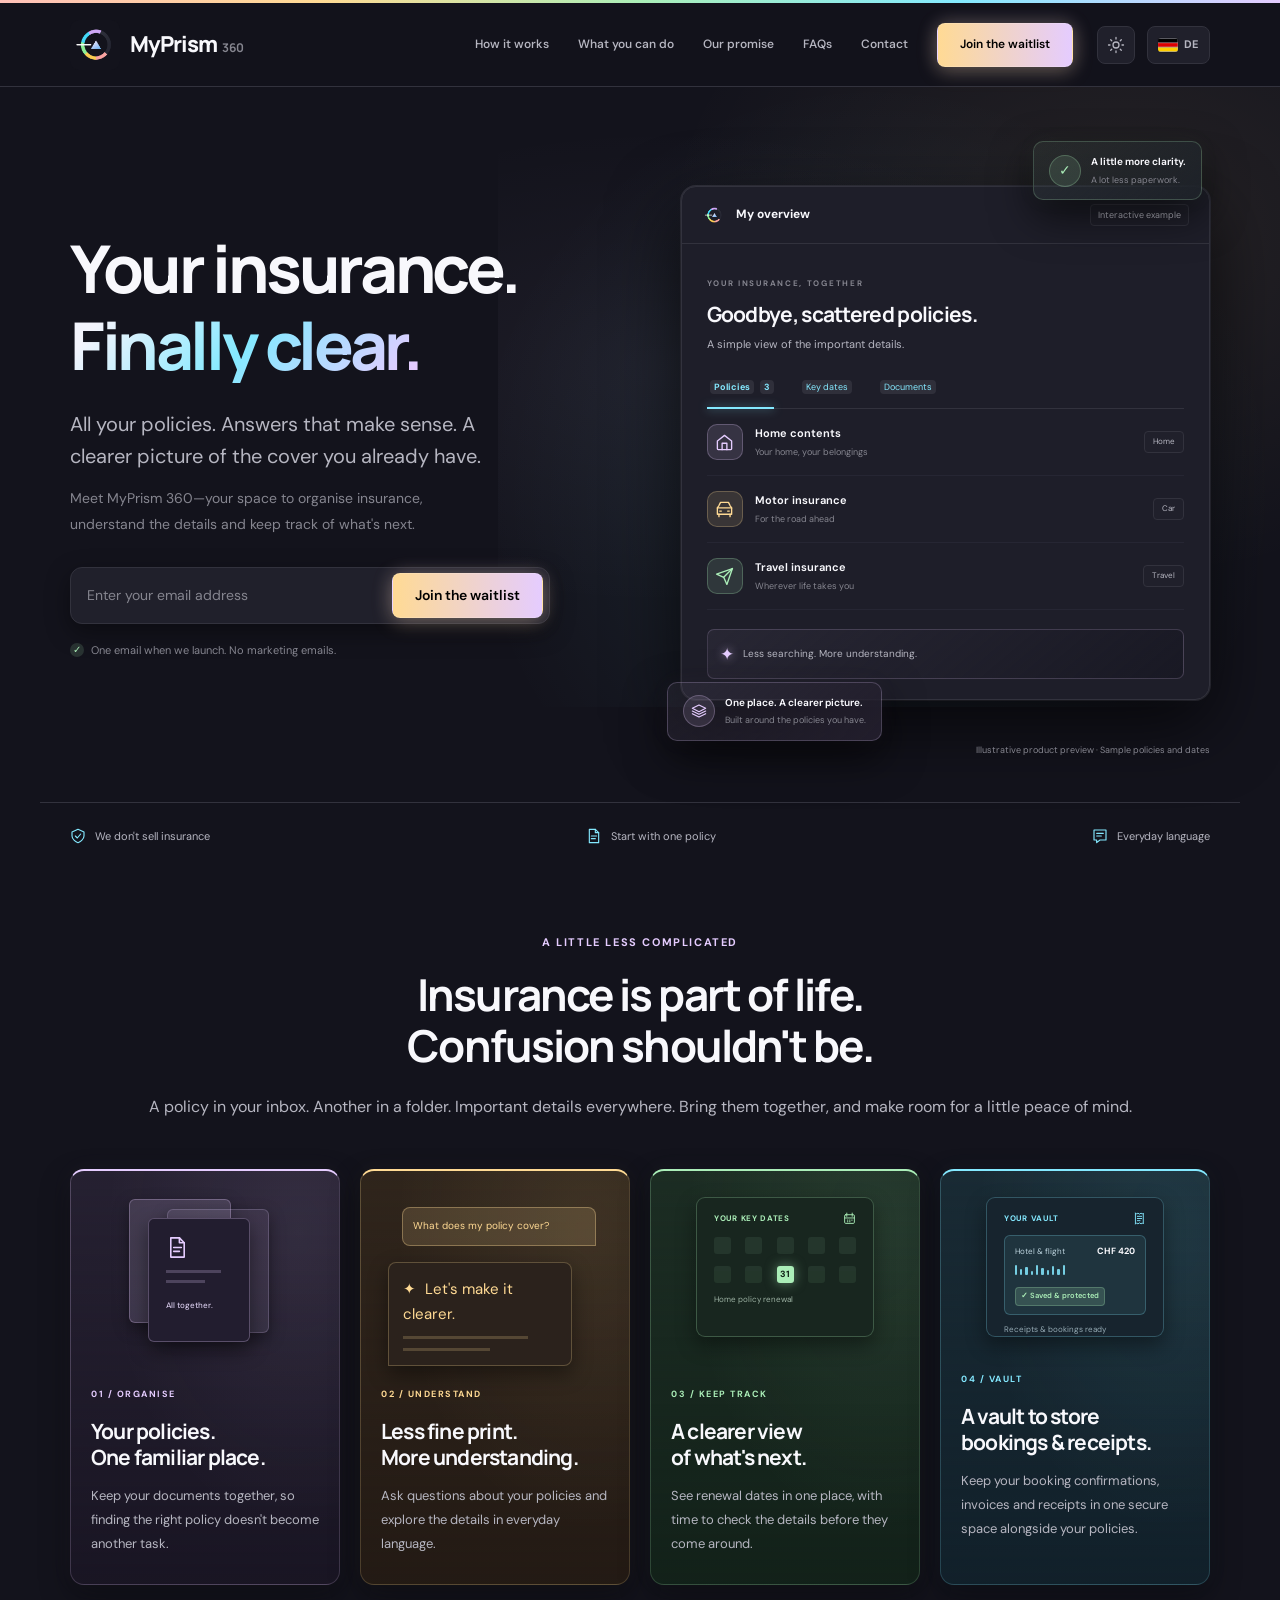
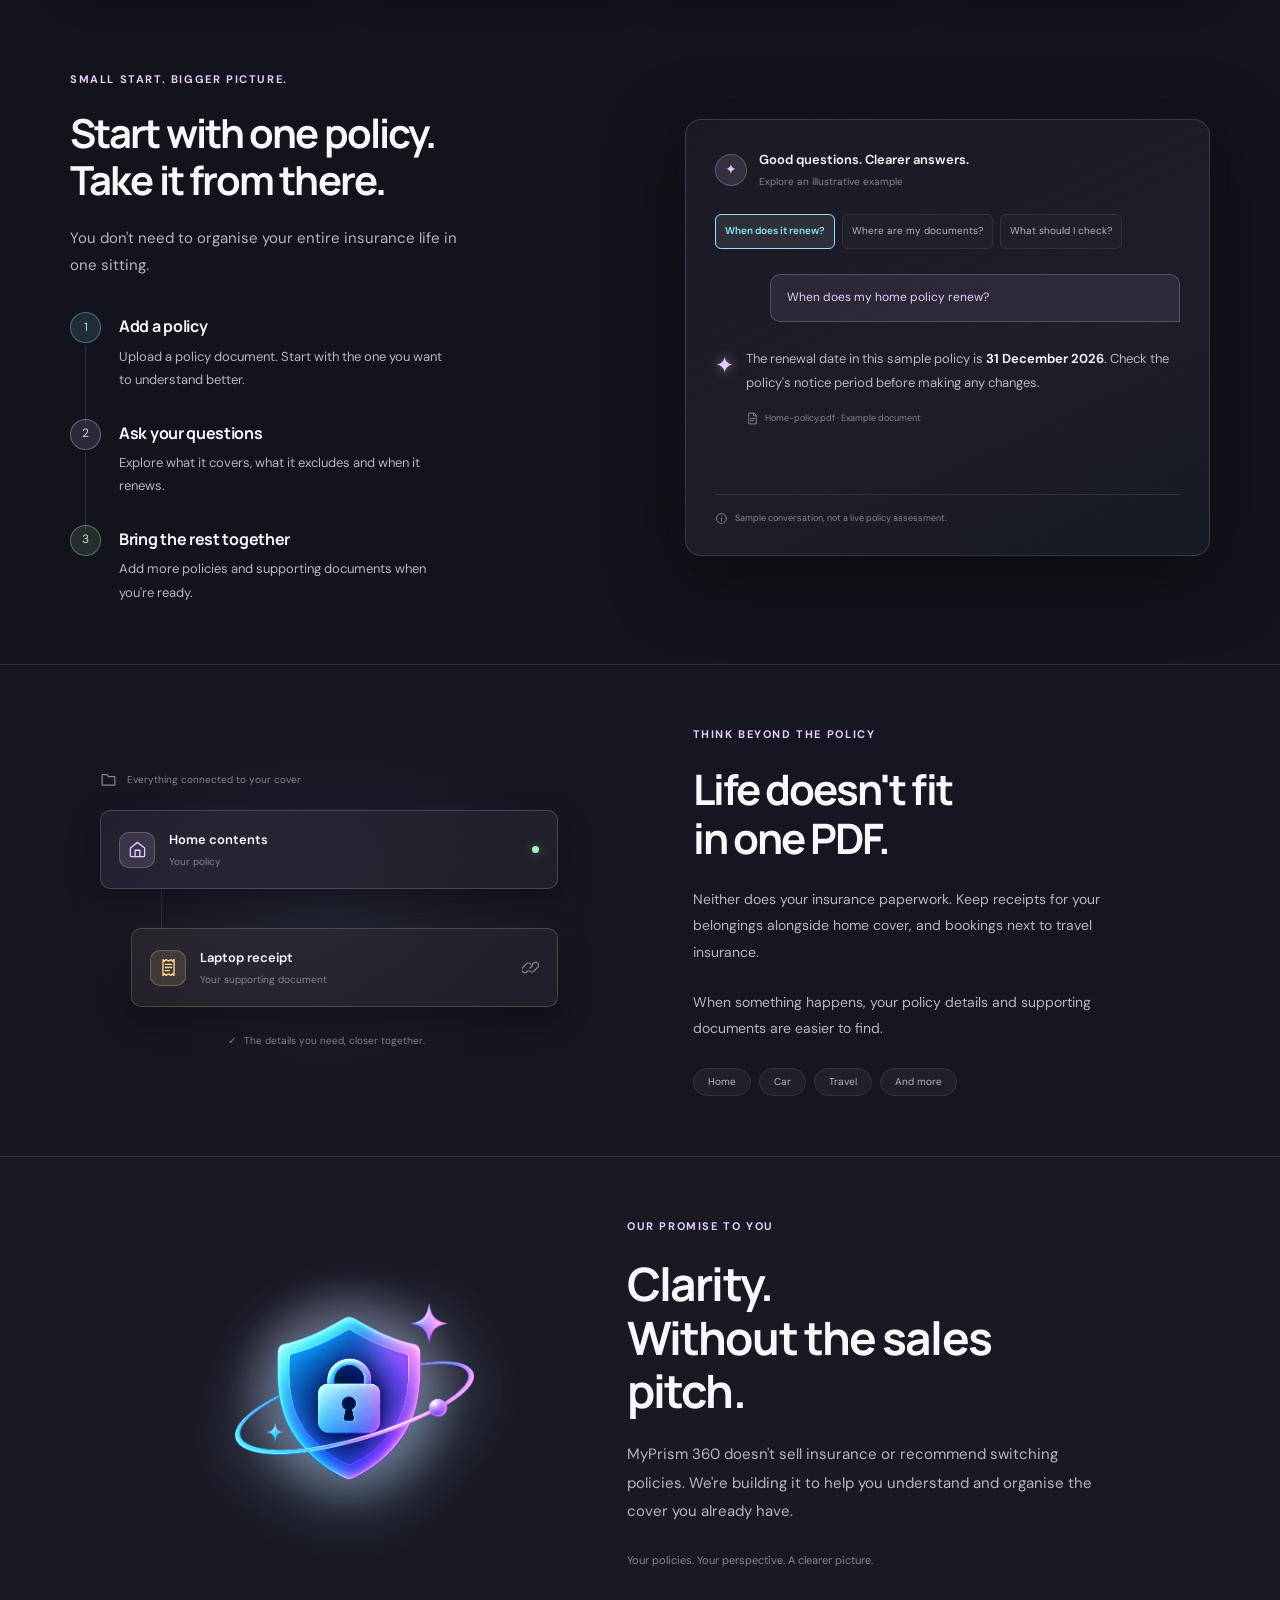
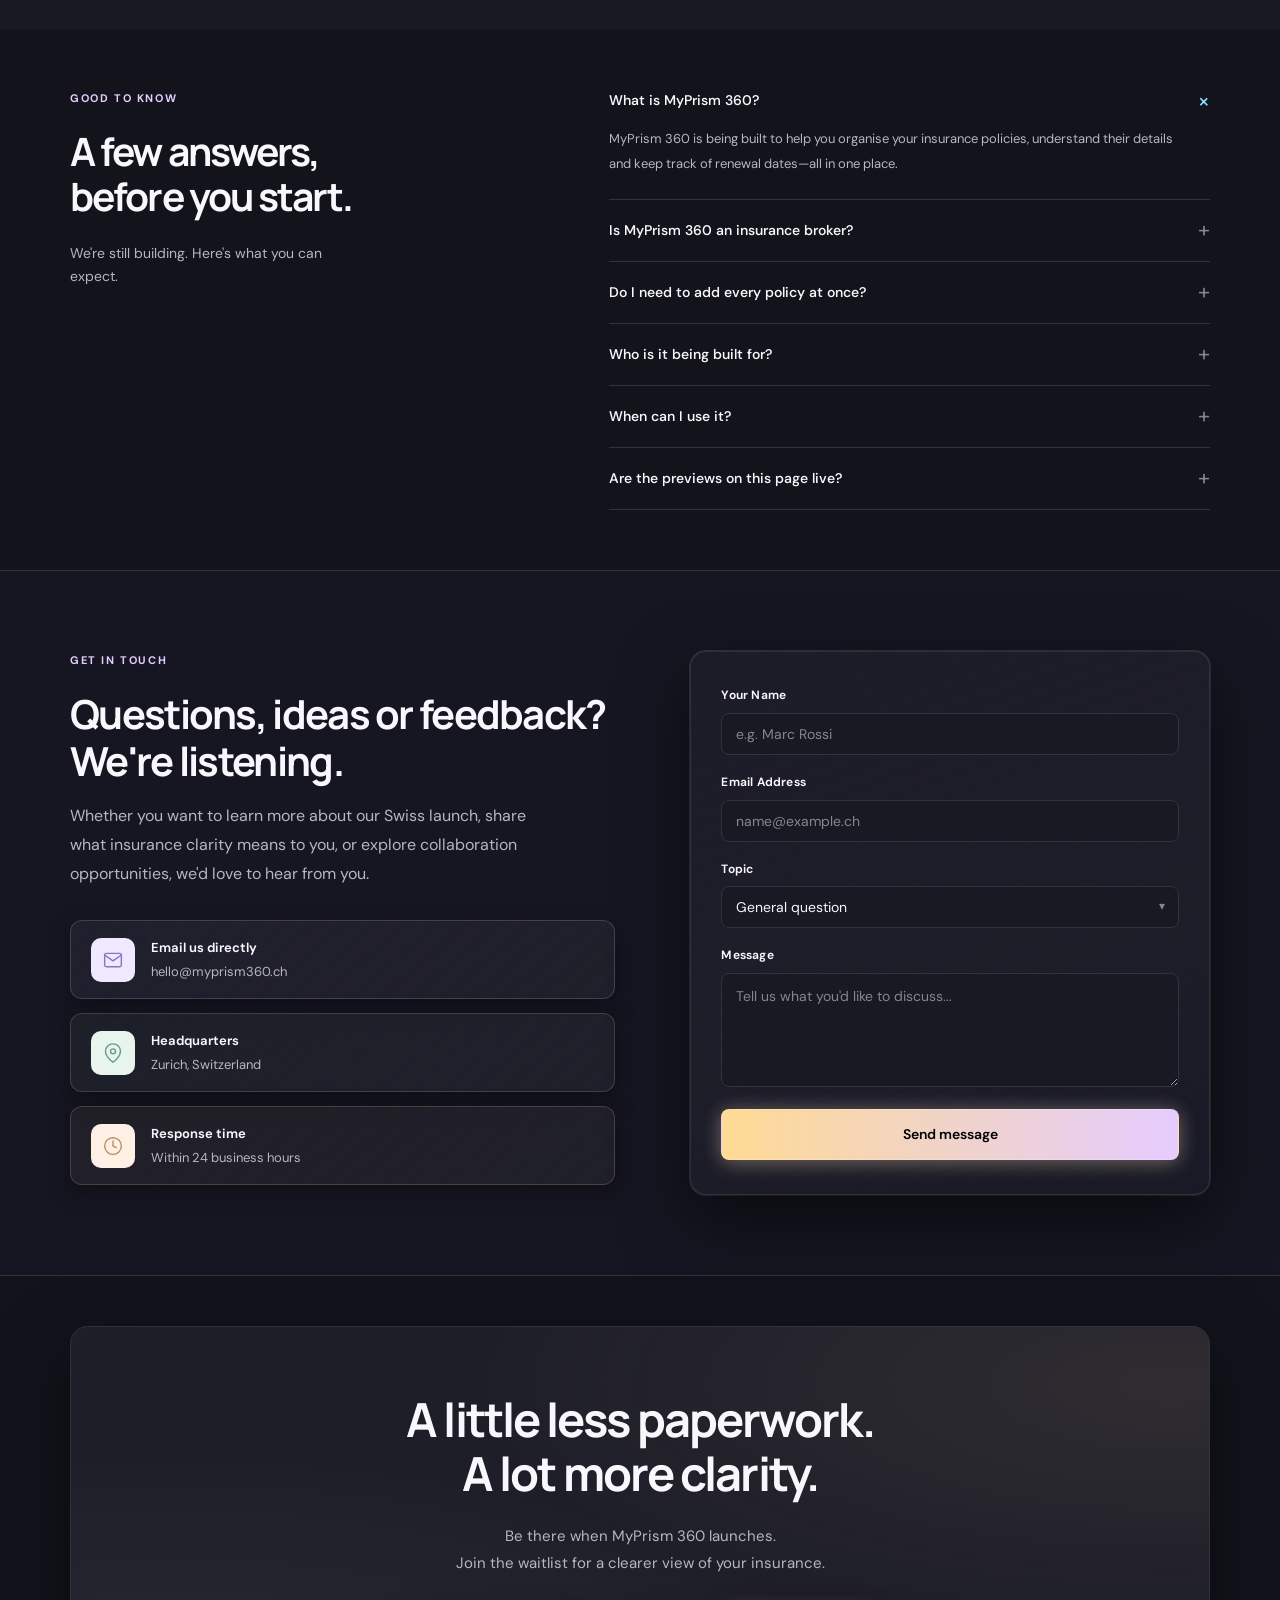
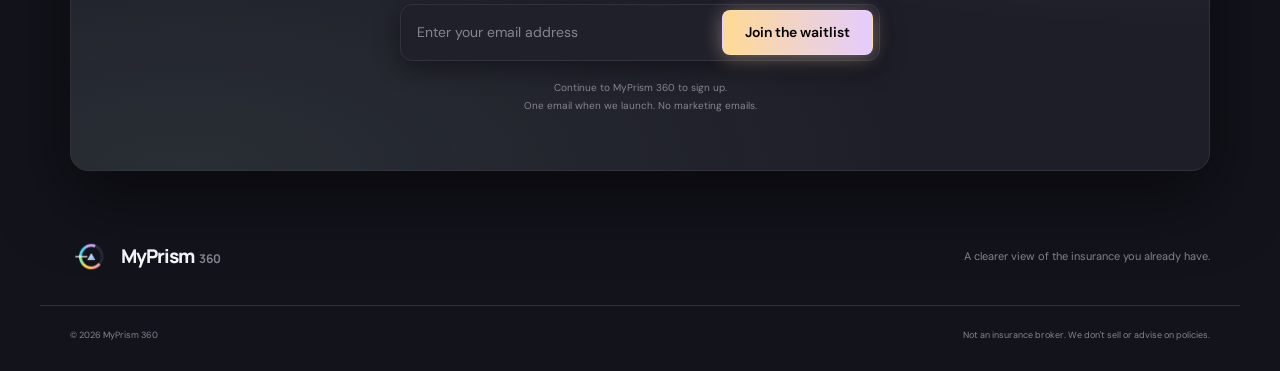
==== index.html @ 41280617 "Colour update in dark mode" ====
<!doctype html>
<html lang="en">
  <head>
    <meta charset="utf-8" />
    <meta name="viewport" content="width=device-width,initial-scale=1" />
    <meta name="color-scheme" content="dark light" />
    <meta name="theme-color" content="#13131C" />
    <link rel="icon" href="favicon.png" type="image/png" />
    <script>
      (function () {
        var saved = localStorage.getItem("prism-theme");
        var theme = saved ? saved : "dark";
        document.documentElement.setAttribute("data-theme", theme);
      })();
    </script>
    <meta
      name="description"
      content="Bring your insurance policies together, understand the details, and keep track of renewal dates. MyPrism 360 is coming to Switzerland."
    />
    <meta
      property="og:title"
      content="MyPrism 360 — Your insurance. Finally clear."
    />
    <meta
      property="og:description"
      content="A clearer view of the insurance you already have. Launching in Switzerland."
    />
    <title>MyPrism 360 — Your insurance. Finally clear.</title>
    <link rel="stylesheet" href="styles.css" />
    <script defer src="app.js"></script>
  </head>

  <body>
    <a class="skip-link" href="#main" data-i18n="skip_link">Skip to content</a>
    <div
      id="toast"
      class="toast-notification translate-y-[-150%] opacity-0 toast-hidden"
      role="status"
      aria-live="polite"
    >
      <div class="toast-icon" aria-hidden="true">
        <svg viewBox="0 0 20 20" fill="none" stroke="currentColor" stroke-width="2.5" stroke-linecap="round" stroke-linejoin="round">
          <polyline points="4 10 8 14 16 6"></polyline>
        </svg>
      </div>
      <div class="toast-content">
        <strong id="toast-title" data-i18n="toast_title">You&apos;re on the waitlist!</strong>
        <span id="toast-message" data-i18n="toast_message">We&apos;ll notify you when MyPrism 360 launches.</span>
      </div>
      <button type="button" class="toast-close" id="toast-close" aria-label="Dismiss notification" data-i18n-aria-label="toast_close_label" onclick="hideToast()">
        <svg viewBox="0 0 24 24" fill="none" stroke="currentColor" stroke-width="2" stroke-linecap="round" stroke-linejoin="round">
          <line x1="18" y1="6" x2="6" y2="18"></line>
          <line x1="6" y1="6" x2="18" y2="18"></line>
        </svg>
      </button>
    </div>
    <header class="site-header">
      <div class="container nav-wrap">
        <a href="#" class="brand" aria-label="MyPrism 360 home"
          ><img
            class="brand-logo"
            src="logo-new.png"
            alt=""
            width="40"
            height="40"
          /><span>MyPrism<span class="brand-360">360</span></span></a
        >
        <div class="header-right">
          <nav id="main-nav" aria-label="Main navigation">
            <a href="#how-it-works" data-i18n="nav_how">How it works</a>
            <a href="#your-cover" data-i18n="nav_cover">What you can do</a>
            <a href="#our-promise" data-i18n="nav_promise">Our promise</a>
            <a href="#faq" data-i18n="nav_faq">FAQs</a>
            <a href="#contact" data-i18n="nav_contact">Contact</a>
            <a class="button button-small button-waitlist" href="#waitlist" data-i18n="nav_waitlist_btn">
              Join the waitlist
            </a>
          </nav>
          <div class="header-controls">
            <button
              class="theme-toggle"
              id="theme-toggle"
              type="button"
              aria-label="Switch to light mode"
              title="Switch to light mode"
            >
              <svg class="sun-icon" viewBox="0 0 24 24" aria-hidden="true">
                <circle cx="12" cy="12" r="4"></circle>
                <path
                  d="M12 2v2m0 16v2M4.93 4.93l1.41 1.41m11.32 11.32 1.41 1.41M2 12h2m16 0h2M6.34 17.66l-1.41 1.41m14.14-14.14-1.41 1.41"
                ></path>
              </svg>
              <svg class="moon-icon" viewBox="0 0 24 24" aria-hidden="true">
                <path d="M12 3a6 6 0 0 0 9 9 9 9 0 1 1-9-9Z"></path>
              </svg>
            </button>
            <!-- Language Toggle -->
            <button
              class="lang-toggle"
              id="lang-toggle"
              type="button"
              aria-label="Switch language"
              title="Switch language"
              data-i18n-aria-label="lang_toggle_label"
              data-i18n-title="lang_toggle_label"
            >
              <span class="lang-flag lang-flag-en" aria-hidden="true">
                <svg viewBox="0 0 60 40" xmlns="http://www.w3.org/2000/svg" role="img" aria-label="UK flag">
                  <rect width="60" height="40" fill="#012169"/>
                  <path d="M0,0 L60,40 M60,0 L0,40" stroke="#fff" stroke-width="8"/>
                  <path d="M0,0 L60,40 M60,0 L0,40" stroke="#C8102E" stroke-width="4"/>
                  <path d="M30,0 V40 M0,20 H60" stroke="#fff" stroke-width="12"/>
                  <path d="M30,0 V40 M0,20 H60" stroke="#C8102E" stroke-width="7"/>
                </svg>
              </span>
              <span class="lang-flag lang-flag-de" aria-hidden="true" style="display:none;">
                <svg viewBox="0 0 60 40" xmlns="http://www.w3.org/2000/svg" role="img" aria-label="German flag">
                  <rect width="60" height="40" fill="#000"/>
                  <rect y="13.33" width="60" height="13.34" fill="#DD0000"/>
                  <rect y="26.67" width="60" height="13.33" fill="#FFCE00"/>
                </svg>
              </span>
              <span class="lang-label" id="lang-label">EN</span>
            </button>
            <button
              class="menu-toggle"
              aria-label="Open navigation"
              aria-expanded="false"
              aria-controls="main-nav"
            >
              <span></span><span></span>
            </button>
          </div>
        </div>
      </div>
    </header>
    <main id="main">
      <section class="hero">
        <div class="hero-glow" aria-hidden="true"></div>
        <div class="container hero-layout">
          <div class="hero-copy">
            <h1>
              <span data-i18n="hero_h1_line1">Your insurance.</span><br /><span class="headline-accent" data-i18n="hero_h1_accent"
                >Finally clear.</span
              >
            </h1>
            <p class="hero-description" data-i18n="hero_description">
              All your policies. Answers that make sense. A clearer picture of
              the cover you already have.
            </p>
            <p class="hero-secondary" data-i18n="hero_secondary">
              Meet MyPrism 360—your space to organise insurance, understand the
              details and keep track of what&apos;s next.
            </p>
            <div class="hero-actions">
              <form
                class="hero-waitlist-group"
                id="hero-waitlist-form"
                onsubmit="handleWaitlistSubmit(event, 'hero-email')"
              >
                <input
                  type="email"
                  class="waitlist-input"
                  id="hero-email"
                  name="email"
                  placeholder="Enter your email address"
                  required
                  aria-label="Email address to join the waitlist"
                  data-i18n-placeholder="hero_email_placeholder"
                  data-i18n-aria-label="hero_email_label"
                  autocomplete="email"
                />
                <button type="submit" class="button button-waitlist" data-i18n="hero_waitlist_btn">
                  Join the waitlist
                </button>
              </form>
            </div>
            <div class="microcopy">
              <span class="tiny-check" aria-hidden="true">✓</span> <span data-i18n="hero_microcopy">One email
              when we launch. No marketing emails.</span>
            </div>
          </div>
          <div class="hero-product" id="product-demo">
            <div class="float-note note-top">
              <span class="round-icon mint" aria-hidden="true">✓</span>
              <div>
                <strong data-i18n="float_top_strong">A little more clarity.</strong
                ><span data-i18n="float_top_span">A lot less paperwork.</span>
              </div>
            </div>
            <div class="product-window">
              <div class="product-header">
                <img
                  class="product-logo"
                  src="logo-new.png"
                  alt=""
                  width="25"
                  height="25"
                /><strong data-i18n="product_header_strong">My overview</strong
                ><span class="sample-badge" data-i18n="sample_badge">Interactive example</span>
              </div>
              <div class="product-body">
                <div class="product-greeting">
                  <span class="small-label" data-i18n="product_label">YOUR INSURANCE, TOGETHER</span>
                  <h2 data-i18n="product_h2">Goodbye, scattered policies.</h2>
                  <p data-i18n="product_p">A simple view of the important details.</p>
                </div>
                <div
                  class="product-tabs"
                  role="tablist"
                  aria-label="Insurance example views"
                >
                  <button
                    id="overview-tab"
                    role="tab"
                    aria-selected="true"
                    aria-controls="overview-panel"
                  >
                    <span data-i18n="tab_policies">Policies</span> <span>3</span></button
                  ><button
                    id="dates-tab"
                    role="tab"
                    aria-selected="false"
                    aria-controls="dates-panel"
                    tabindex="-1"
                  >
                    <span data-i18n="tab_dates">Key dates</span></button
                  ><button
                    id="documents-tab"
                    role="tab"
                    aria-selected="false"
                    aria-controls="documents-panel"
                    tabindex="-1"
                  >
                    <span data-i18n="tab_documents">Documents</span>
                  </button>
                </div>
                <div class="demo-panels">
                  <div
                    id="overview-panel"
                    role="tabpanel"
                    aria-labelledby="overview-tab"
                  >
                    <div class="policy-row">
                      <span
                        class="policy-icon lavender"
                        data-icon="home"
                      ></span>
                      <div>
                        <strong data-i18n="policy1_strong">Home contents</strong
                        ><span data-i18n="policy1_span">Your home, your belongings</span>
                      </div>
                      <span class="policy-tag" data-i18n="policy1_tag">Home</span>
                    </div>
                    <div class="policy-row">
                      <span class="policy-icon peach" data-icon="car"></span>
                      <div>
                        <strong data-i18n="policy2_strong">Motor insurance</strong
                        ><span data-i18n="policy2_span">For the road ahead</span>
                      </div>
                      <span class="policy-tag" data-i18n="policy2_tag">Car</span>
                    </div>
                    <div class="policy-row">
                      <span class="policy-icon mint" data-icon="plane"></span>
                      <div>
                        <strong data-i18n="policy3_strong">Travel insurance</strong
                        ><span data-i18n="policy3_span">Wherever life takes you</span>
                      </div>
                      <span class="policy-tag" data-i18n="policy3_tag">Travel</span>
                    </div>
                  </div>
                  <div
                    id="dates-panel"
                    role="tabpanel"
                    aria-labelledby="dates-tab"
                    hidden
                  >
                    <div class="date-row">
                      <span class="date-box"><span data-i18n="date1_month">DEC</span><strong>31</strong></span>
                      <div>
                        <strong data-i18n="date1_strong">Home contents renewal</strong
                        ><span data-i18n="date1_span">31 December 2026</span>
                      </div>
                    </div>
                    <div class="date-row">
                      <span class="date-box peach"><span data-i18n="date2_month">JAN</span><strong>15</strong></span>
                      <div>
                        <strong data-i18n="date2_strong">Motor insurance renewal</strong
                        ><span data-i18n="date2_span">15 January 2027</span>
                      </div>
                    </div>
                    <div class="date-row">
                      <span class="date-box mint"><span data-i18n="date3_month">MAR</span><strong>01</strong></span>
                      <div>
                        <strong data-i18n="date3_strong">Travel insurance renewal</strong
                        ><span data-i18n="date3_span">1 March 2027</span>
                      </div>
                    </div>
                  </div>
                  <div
                    id="documents-panel"
                    role="tabpanel"
                    aria-labelledby="documents-tab"
                    hidden
                  >
                    <div class="policy-row">
                      <span
                        class="policy-icon lavender"
                        data-icon="file"
                      ></span>
                      <div>
                        <strong data-i18n="doc1_strong">Home-policy.pdf</strong
                        ><span data-i18n="doc1_span">Home contents · Policy</span>
                      </div>
                      <span class="file-type">PDF</span>
                    </div>
                    <div class="policy-row">
                      <span class="policy-icon peach" data-icon="file"></span>
                      <div>
                        <strong data-i18n="doc2_strong">Laptop-receipt.pdf</strong
                        ><span data-i18n="doc2_span">Home contents · Receipt</span>
                      </div>
                      <span class="file-type">PDF</span>
                    </div>
                    <div class="policy-row">
                      <span class="policy-icon mint" data-icon="file"></span>
                      <div>
                        <strong data-i18n="doc3_strong">Travel-booking.pdf</strong
                        ><span data-i18n="doc3_span">Travel · Supporting document</span>
                      </div>
                      <span class="file-type">PDF</span>
                    </div>
                  </div>
                </div>
                <div class="product-prompt">
                  <span class="sparkle" aria-hidden="true">✦</span
                  ><span data-i18n="product_prompt">Less searching. More understanding.</span>
                </div>
              </div>
            </div>
            <div class="float-note note-bottom">
              <span class="round-icon lavender" data-icon="layers"></span>
              <div>
                <strong data-i18n="float_bottom_strong">One place. A clearer picture.</strong
                ><span data-i18n="float_bottom_span">Built around the policies you have.</span>
              </div>
            </div>
            <p class="demo-caption" data-i18n="demo_caption">
              Illustrative product preview · Sample policies and dates
            </p>
          </div>
        </div>
        <div class="container trust-strip">
          <!-- <span><span data-icon="flag"></span> Built for Switzerland</span> -->
          <span><span data-icon="shield"></span> <span data-i18n="trust_no_sell">We don&apos;t sell insurance</span></span
          ><span><span data-icon="file"></span> <span data-i18n="trust_one_policy">Start with one policy</span></span
          ><span><span data-icon="message"></span> <span data-i18n="trust_language">Everyday language</span></span>
        </div>
      </section>

      <section class="section clarity-section" id="your-cover">
        <div class="container">
          <div class="section-heading center">
            <span class="eyebrow" data-i18n="clarity_eyebrow">A LITTLE LESS COMPLICATED</span>
            <h2>
              <span data-i18n="clarity_h2_line1">Insurance is part of life.</span><br /><span data-i18n="clarity_h2_line2">Confusion shouldn&apos;t be.</span>
            </h2>
            <p data-i18n="clarity_p">
              A policy in your inbox. Another in a folder. Important details
              everywhere.<br class="desktop-break" />
              Bring them together, and make room for a little peace of mind.
            </p>
          </div>
          <div class="benefit-grid">
            <article class="benefit-card lavender-card">
              <div class="mini-stack" aria-hidden="true">
                <span class="paper paper-back"></span
                ><span class="paper paper-middle"></span
                ><span class="paper paper-front"
                  ><span data-icon="file"></span><i></i><i></i
                  ><b data-i18n="card1_stack_title">All together.</b></span
                >
              </div>
              <span class="card-kicker" data-i18n="card1_kicker">01 / ORGANISE</span>
              <h3><span data-i18n="card1_h3_line1">Your policies.</span><br /><span data-i18n="card1_h3_line2">One familiar place.</span></h3>
              <p data-i18n="card1_p">
                Keep your documents together, so finding the right policy
                doesn&apos;t become another task.
              </p>
            </article>
            <article class="benefit-card peach-card">
              <div class="mini-chat" aria-hidden="true">
                <span class="chat-question" data-i18n="card2_chat_question">What does my policy cover?</span
                ><span class="chat-answer"
                  ><span>✦</span> <span data-i18n="card2_chat_answer">Let&apos;s make it clearer.</span><i></i><i></i
                ></span>
              </div>
              <span class="card-kicker" data-i18n="card2_kicker">02 / UNDERSTAND</span>
              <h3><span data-i18n="card2_h3_line1">Less fine print.</span><br /><span data-i18n="card2_h3_line2">More understanding.</span></h3>
              <p data-i18n="card2_p">
                Ask questions about your policies and explore the details in
                everyday language.
              </p>
            </article>
            <article class="benefit-card mint-card">
              <div class="mini-calendar" aria-hidden="true">
                <div><span data-i18n="card3_key_dates_title">YOUR KEY DATES</span> <span data-icon="calendar"></span></div>
                <span class="calendar-line"
                  ><i></i><i></i><i></i><i></i><i></i></span
                ><span class="calendar-line"
                  ><i></i><i></i><i class="selected">31</i><i></i><i></i></span
                ><span class="calendar-label" data-i18n="card3_calendar_label">Home policy renewal</span>
              </div>
              <span class="card-kicker" data-i18n="card3_kicker">03 / KEEP TRACK</span>
              <h3><span data-i18n="card3_h3_line1">A clearer view</span><br /><span data-i18n="card3_h3_line2">of what&apos;s next.</span></h3>
              <p data-i18n="card3_p">
                See renewal dates in one place, with time to check the details
                before they come around.
              </p>
            </article>
            <article class="benefit-card blue-card">
              <div class="mini-vault" aria-hidden="true">
                <div><span data-i18n="card4_vault_title">YOUR VAULT</span> <span data-icon="receipt"></span></div>
                <div class="vault-ticket">
                  <div class="vault-ticket-header">
                    <span data-i18n="card4_ticket_title">Hotel &amp; flight</span>
                    <strong>CHF 420</strong>
                  </div>
                  <div class="vault-bars">
                    <i></i><i></i><i></i><i></i><i></i><i></i><i></i><i></i><i></i><i></i>
                  </div>
                  <span class="vault-pill" data-i18n="card4_vault_pill">✓ Saved &amp; protected</span>
                </div>
                <span class="vault-label" data-i18n="card4_vault_label">Receipts &amp; bookings ready</span>
              </div>
              <span class="card-kicker" data-i18n="card4_kicker">04 / VAULT</span>
              <h3><span data-i18n="card4_h3_line1">A vault to store</span><br /><span data-i18n="card4_h3_line2">bookings &amp; receipts.</span></h3>
              <p data-i18n="card4_p">
                Keep your booking confirmations, invoices and receipts in one secure
                space alongside your policies.
              </p>
            </article>
          </div>
        </div>
      </section>

      <section class="section how-section" id="how-it-works">
        <div class="container how-layout">
          <div class="how-copy">
            <span class="eyebrow" data-i18n="how_eyebrow">SMALL START. BIGGER PICTURE.</span>
            <h2><span data-i18n="how_h2_line1">Start with one policy.</span><br /><span data-i18n="how_h2_line2">Take it from there.</span></h2>
            <p class="section-intro" data-i18n="how_intro">
              You don&apos;t need to organise your entire insurance life in one
              sitting.
            </p>
            <ol class="steps">
              <li>
                <span class="step-number">1</span>
                <div>
                  <h3 data-i18n="step1_h3">Add a policy</h3>
                  <p data-i18n="step1_p">
                    Upload a policy document. Start with the one you want to
                    understand better.
                  </p>
                </div>
              </li>
              <li>
                <span class="step-number">2</span>
                <div>
                  <h3 data-i18n="step2_h3">Ask your questions</h3>
                  <p data-i18n="step2_p">
                    Explore what it covers, what it excludes and when it renews.
                  </p>
                </div>
              </li>
              <li>
                <span class="step-number">3</span>
                <div>
                  <h3 data-i18n="step3_h3">Bring the rest together</h3>
                  <p data-i18n="step3_p">
                    Add more policies and supporting documents when you&apos;re
                    ready.
                  </p>
                </div>
              </li>
            </ol>
          </div>
          <div class="answer-demo">
            <div class="answer-heading">
              <span class="round-icon lavender" aria-hidden="true">✦</span>
              <div>
                <strong data-i18n="demo_heading_strong">Good questions. Clearer answers.</strong
                ><span data-i18n="demo_heading_span">Explore an illustrative example</span>
              </div>
            </div>
            <div class="question-chips" aria-label="Choose an example question">
              <button
                class="active"
                aria-pressed="true"
                data-question="renewal"
              >
                <span data-i18n="chip_renewal">When does it renew?</span></button
              ><button aria-pressed="false" data-question="documents">
                <span data-i18n="chip_documents">Where are my documents?</span></button
              ><button aria-pressed="false" data-question="next">
                <span data-i18n="chip_next">What should I check?</span>
              </button>
            </div>
            <div class="conversation" aria-live="polite" aria-atomic="true">
              <div class="user-question" id="sample-question">
                When does my home policy renew?
              </div>
              <div class="assistant-answer">
                <span class="answer-spark" aria-hidden="true">✦</span>
                <div>
                  <p id="sample-answer">
                    The renewal date in this sample policy is
                    <strong>31 December 2026</strong>. Check the policy&apos;s
                    notice period before making any changes.
                  </p>
                  <div class="source-chip">
                    <span data-icon="file"></span
                    ><span id="sample-source"
                      >Home-policy.pdf · Example document</span
                    >
                  </div>
                </div>
              </div>
            </div>
            <div class="demo-footnote">
              <span data-icon="info"></span> <span data-i18n="demo_footnote">Sample conversation, not a live
              policy assessment.</span>
            </div>
          </div>
        </div>
      </section>

      <section class="section connected-section">
        <div class="container connected-layout">
          <div class="connected-visual">
            <div class="folder-top">
              <span data-icon="folder"></span
              ><span data-i18n="connected_folder_span">Everything connected to your cover</span>
            </div>
            <div class="connected-doc doc-one">
              <span class="policy-icon lavender" data-icon="home"></span>
              <div><strong data-i18n="doc_one_strong">Home contents</strong><span data-i18n="doc_one_span">Your policy</span></div>
              <span class="document-dot"></span>
            </div>
            <div class="connector-line" aria-hidden="true"></div>
            <div class="connected-doc doc-two">
              <span class="policy-icon peach" data-icon="receipt"></span>
              <div>
                <strong data-i18n="doc_two_strong">Laptop receipt</strong
                ><span data-i18n="doc_two_span">Your supporting document</span>
              </div>
              <span class="paperclip" data-icon="link"></span>
            </div>
            <div class="connected-caption">
              <span aria-hidden="true">✓</span> <span data-i18n="connected_caption">The details you need, closer
              together.</span>
            </div>
          </div>
          <div class="connected-copy">
            <span class="eyebrow" data-i18n="connected_eyebrow">THINK BEYOND THE POLICY</span>
            <h2><span data-i18n="connected_h2_line1">Life doesn&apos;t fit</span><br /><span data-i18n="connected_h2_line2">in one PDF.</span></h2>
            <p data-i18n="connected_p1">
              Neither does your insurance paperwork. Keep receipts for your
              belongings alongside home cover, and bookings next to travel
              insurance.
            </p>
            <p data-i18n="connected_p2">
              When something happens, your policy details and supporting
              documents are easier to find.
            </p>
            <div class="category-tags">
              <span data-i18n="tag_home">Home</span><span data-i18n="tag_car">Car</span><span data-i18n="tag_travel">Travel</span
              ><span data-i18n="tag_more">And more</span>
            </div>
          </div>
        </div>
      </section>

      <section class="promise-section" id="our-promise">
        <div class="container promise-inner">
          <div class="promise-emblem" aria-hidden="true">
            <img
              src="neon-shield.png"
              alt="MyPrism 360 Security Shield"
              class="promise-shield-img"
              width="1330"
              height="1182"
              loading="lazy"
            />
          </div>
          <div>
            <span class="eyebrow" data-i18n="promise_eyebrow">OUR PROMISE TO YOU</span>
            <h2><span data-i18n="promise_h2_line1">Clarity.</span><br /><span data-i18n="promise_h2_line2">Without the sales pitch.</span></h2>
            <p data-i18n="promise_p">
              MyPrism 360 doesn&apos;t sell insurance or recommend switching
              policies. We&apos;re building it to help you understand and
              organise the cover you already have.
            </p>
            <span class="promise-signoff" data-i18n="promise_signoff"
              >Your policies. Your perspective. A clearer picture.</span
            >
          </div>
        </div>
      </section>

      <section class="section faq-section" id="faq">
        <div class="container faq-layout">
          <div>
            <span class="eyebrow" data-i18n="faq_eyebrow">GOOD TO KNOW</span>
            <h2><span data-i18n="faq_h2_line1">A few answers,</span><br /><span data-i18n="faq_h2_line2">before you start.</span></h2>
            <p data-i18n="faq_intro">We&apos;re still building. Here&apos;s what you can expect.</p>
          </div>
          <div class="faq-list">
            <details open>
              <summary>
                <span class="faq-question" data-i18n="faq1_q">What is MyPrism 360?</span><span class="faq-icon" aria-hidden="true">+</span>
              </summary>
              <p data-i18n="faq1_a">
                MyPrism 360 is being built to help you organise your insurance
                policies, understand their details and keep track of renewal
                dates—all in one place.
              </p>
            </details>
            <details>
              <summary>
                <span class="faq-question" data-i18n="faq2_q">Is MyPrism 360 an insurance broker?</span><span class="faq-icon" aria-hidden="true"
                  >+</span
                >
              </summary>
              <p data-i18n="faq2_a">
                No. MyPrism 360 doesn&apos;t sell insurance or recommend
                switching policies. Its focus is helping you understand the
                insurance you already have.
              </p>
            </details>
            <details>
              <summary>
                <span class="faq-question" data-i18n="faq3_q">Do I need to add every policy at once?</span><span class="faq-icon" aria-hidden="true"
                  >+</span
                >
              </summary>
              <p data-i18n="faq3_a">
                No. Start with one policy you want to understand better. You can
                bring the others together as you go.
              </p>
            </details>
            <details>
              <summary>
                <span class="faq-question" data-i18n="faq4_q">Who is it being built for?</span><span class="faq-icon" aria-hidden="true">+</span>
              </summary>
              <p data-i18n="faq4_a">
                MyPrism 360 is being built for people in Switzerland who want a
                clearer view of their insurance. Launch details will be shared
                when the product is ready.
              </p>
            </details>
            <details>
              <summary>
                <span class="faq-question" data-i18n="faq5_q">When can I use it?</span><span class="faq-icon" aria-hidden="true">+</span>
              </summary>
              <p data-i18n="faq5_a">
                The product is still in development. Join the waitlist on the
                current MyPrism 360 website to receive an email when it
                launches.
              </p>
            </details>
            <details>
              <summary>
                <span class="faq-question" data-i18n="faq6_q">Are the previews on this page live?</span><span class="faq-icon" aria-hidden="true"
                  >+</span
                >
              </summary>
              <p data-i18n="faq6_a">
                The previews show illustrative policies, dates and conversations
                to explain the proposed experience. They do not process
                documents or provide a live assessment of your insurance.
              </p>
            </details>
          </div>
        </div>
      </section>

      <section class="section contact-section" id="contact">
        <div class="container contact-layout">
          <div class="contact-info">
            <span class="eyebrow" data-i18n="contact_eyebrow">GET IN TOUCH</span>
            <h2><span data-i18n="contact_h2_line1">Questions, ideas or feedback?</span><br /><span data-i18n="contact_h2_line2">We&apos;re listening.</span></h2>
            <p class="section-intro" data-i18n="contact_intro">
              Whether you want to learn more about our Swiss launch, share what insurance clarity means to you, or explore collaboration opportunities, we&apos;d love to hear from you.
            </p>

            <div class="contact-cards">
              <div class="contact-card">
                <div class="contact-card-icon lavender" aria-hidden="true">
                  <svg viewBox="0 0 24 24"><path d="M4 4h16c1.1 0 2 .9 2 2v12c0 1.1-.9 2-2 2H4c-1.1 0-2-.9-2-2V6c0-1.1.9-2 2-2z"></path><polyline points="22,6 12,13 2,6"></polyline></svg>
                </div>
                <div>
                  <strong data-i18n="contact_card1_strong">Email us directly</strong>
                  <a href="mailto:hello@myprism360.ch" class="contact-link">hello@myprism360.ch</a>
                </div>
              </div>

              <div class="contact-card">
                <div class="contact-card-icon mint" aria-hidden="true">
                  <svg viewBox="0 0 24 24"><path d="M21 10c0 7-9 13-9 13s-9-6-9-13a9 9 0 0 1 18 0z"></path><circle cx="12" cy="10" r="3"></circle></svg>
                </div>
                <div>
                  <strong data-i18n="contact_card2_strong">Headquarters</strong>
                  <span data-i18n="contact_card2_span">Zurich, Switzerland</span>
                </div>
              </div>

              <div class="contact-card">
                <div class="contact-card-icon peach" aria-hidden="true">
                  <svg viewBox="0 0 24 24"><circle cx="12" cy="12" r="10"></circle><polyline points="12 6 12 12 16 14"></polyline></svg>
                </div>
                <div>
                  <strong data-i18n="contact_card3_strong">Response time</strong>
                  <span data-i18n="contact_card3_span">Within 24 business hours</span>
                </div>
              </div>
            </div>
          </div>

          <div class="contact-form-wrap">
            <div class="contact-feedback" id="contact-feedback" role="alert" aria-live="polite" hidden>
              <span class="contact-feedback-icon" aria-hidden="true">
                <svg viewBox="0 0 20 20" fill="none" stroke="currentColor" stroke-width="2.5" stroke-linecap="round" stroke-linejoin="round">
                  <polyline points="4 10 8 14 16 6"></polyline>
                </svg>
              </span>
              <div class="contact-feedback-content">
                <strong data-i18n="contact_feedback_strong">Message sent successfully!</strong>
                <span data-i18n="contact_feedback_span">Thanks for reaching out. We&apos;ll be in touch within 24 business hours.</span>
              </div>
            </div>
            <form class="contact-form" id="contact-form" onsubmit="handleContactSubmit(event)">
              <div class="form-group">
                <label for="contact-name" data-i18n="form_name_label">Your Name</label>
                <input
                  type="text"
                  id="contact-name"
                  name="name"
                  class="contact-input"
                  placeholder="e.g. Marc Rossi"
                  data-i18n-placeholder="form_name_placeholder"
                  required
                />
              </div>

              <div class="form-group">
                <label for="contact-email" data-i18n="form_email_label">Email Address</label>
                <input
                  type="email"
                  id="contact-email"
                  name="email"
                  class="contact-input"
                  placeholder="name@example.ch"
                  data-i18n-placeholder="form_email_placeholder"
                  required
                  autocomplete="email"
                />
              </div>

              <div class="form-group">
                <label for="contact-topic" data-i18n="form_topic_label">Topic</label>
                <div class="select-wrapper">
                  <select id="contact-topic" name="topic" class="contact-input contact-select">
                    <option value="General question" data-i18n-opt="form_topic_opt1">General question</option>
                    <option value="Product feedback" data-i18n-opt="form_topic_opt2">Product feedback</option>
                    <option value="Swiss launch inquiry" data-i18n-opt="form_topic_opt3">Swiss launch inquiry</option>
                    <option value="Partnership / Press" data-i18n-opt="form_topic_opt4">Partnership / Press</option>
                  </select>
                </div>
              </div>

              <div class="form-group">
                <label for="contact-message" data-i18n="form_message_label">Message</label>
                <textarea
                  id="contact-message"
                  name="message"
                  class="contact-input contact-textarea"
                  rows="4"
                  placeholder="Tell us what you&apos;d like to discuss..."
                  data-i18n-placeholder="form_message_placeholder"
                  required
                ></textarea>
              </div>

              <button type="submit" class="button button-contact" data-i18n="form_submit_btn">
                Send message
              </button>
            </form>
          </div>
        </div>
      </section>

      <section class="waitlist-section" id="waitlist">
        <div class="container">
          <div class="waitlist-panel">
            <!-- <span class="waitlist-orbit orbit-one" aria-hidden="true"></span
            ><span class="waitlist-orbit orbit-two" aria-hidden="true"></span>
            <div class="eyebrow">
              <span class="status-dot" aria-hidden="true"></span> LAUNCHING IN
              SWITZERLAND
            </div> -->
            <h2><span data-i18n="waitlist_h2_line1">A little less paperwork.</span><br /><span data-i18n="waitlist_h2_line2">A lot more clarity.</span></h2>
            <p>
              <span data-i18n="waitlist_p1">Be there when MyPrism 360 launches.</span><br /><span data-i18n="waitlist_p2">Join the waitlist for a
              clearer view of your insurance.</span>
            </p>
            <form
              class="hero-waitlist-group waitlist-panel-group"
              id="bottom-waitlist-form"
              onsubmit="handleWaitlistSubmit(event, 'bottom-email')"
            >
              <input
                type="email"
                class="waitlist-input"
                id="bottom-email"
                name="email"
                placeholder="Enter your email address"
                data-i18n-placeholder="waitlist_email_placeholder"
                required
                aria-label="Email address to join the waitlist"
                data-i18n-aria-label="waitlist_email_label"
                autocomplete="email"
              />
              <button type="submit" class="button button-waitlist" data-i18n="waitlist_btn">
                Join the waitlist
              </button>
            </form>
            <span class="waitlist-note"
              ><span data-i18n="waitlist_note_line1">Continue to MyPrism 360 to sign up.</span><br /><span data-i18n="waitlist_note_line2">One email when we
              launch. No marketing emails.</span></span
            >
          </div>
        </div>
      </section>
    </main>
    <footer>
      <div class="container footer-main">
        <a href="#" class="brand" aria-label="MyPrism 360 home"
          ><img
            class="brand-logo"
            src="logo-new.png"
            alt=""
            width="40"
            height="40"
          /><span>MyPrism<span class="brand-360">360</span></span></a
        >
        <p data-i18n="footer_tagline">A clearer view of the insurance you already have.</p>
      </div>
      <div class="container footer-bottom">
        <span>© <span id="year">2026</span> MyPrism 360</span
        ><span
        ><span data-i18n="footer_disclaimer"
          >Not an insurance broker. We don&apos;t sell or advise on
          policies.</span
        >
      </div>
    </footer>
  </body>
</html>
---- styles.css ----
@import url("https://fonts.googleapis.com/css2?family=DM+Sans:wght@400;450;500;550;600;650;700&family=Manrope:wght@400;500;600;650;700;750;800&display=swap");

:root {
  color-scheme: light;
  --ink: #20273f;
  --muted: #636b7f;
  --purple: #3264a1;
  --purple-dark: #254d7e;
  --line: #e8e9ef;
  --lavender: #f0ecff;
  --peach: #fff1e7;
  --mint: #e8f7ef;
  --font: "DM Sans", Arial, sans-serif;
  --heading: "Manrope", Arial, sans-serif;

  /* Spec Palette Tokens */
  --ground: #13131c;
  --surface: #1e1e29;
  --surface-raised: #20202b;
  --surface-sunken: #191924;
  --hover-track: #2f2f3a;
  --border: #32323d;
  --text-primary: #f8f8fc;
  --text-secondary: #b6b6c1;
  --text-muted: #85858f;
  --beam-white: #f3f4fc;

  /* Spectrum Tokens (Logo Ring, Accents, Category Colour) */
  --spectrum-red: #ffc1b9;
  --spectrum-amber: #ffda94;
  --spectrum-green: #abeeb8;
  --spectrum-blue: #84e9ff;
  --spectrum-violet: #e5ccff;
  --prism-light: #fbf1fe;
  --prism-deep: #b7d4f9;
}

[data-theme="dark"] {
  color-scheme: dark;
  --ink: #f8f8fc;
  --muted: #b6b6c1;
  --purple: #84e9ff;
  --purple-dark: #b7d4f9;
  --line: #32323d;
  --lavender: rgba(229, 204, 255, 0.12);
  --peach: rgba(255, 218, 148, 0.12);
  --mint: rgba(171, 238, 184, 0.12);
}

* {
  box-sizing: border-box;
}

html {
  scroll-behavior: smooth;
  scroll-padding-top: 105px;
}

body {
  margin: 0;
  background: #fff;
  color: var(--ink);
  font-family: var(--font);
  font-size: 16px;
  line-height: 1.65;
  -webkit-font-smoothing: antialiased;
}

a {
  color: inherit;
  text-decoration: none;
}

button {
  font: inherit;
  cursor: pointer;
}

button,
a,
summary {
  -webkit-tap-highlight-color: transparent;
}

button:focus-visible,
a:focus-visible,
summary:focus-visible {
  outline: 3px solid #957ee9;
  outline-offset: 5px;
}

button {
  color: inherit;
}

svg {
  width: 22px;
  height: 22px;
  display: block;
  fill: none;
  stroke: currentColor;
  stroke-width: 1.7;
  stroke-linecap: round;
  stroke-linejoin: round;
}

h1,
h2,
h3,
p {
  margin: 0;
}

h1,
h2,
h3 {
  font-family: var(--heading);
  line-height: 1.16;
}

h1 {
  font-size: clamp(46px, 5.15vw, 72px);
  font-weight: 750;
  letter-spacing: -3.4px;
}

h2 {
  font-size: 44px;
  font-weight: 700;
  letter-spacing: -1.9px;
}

h3 {
  font-size: 22px;
  font-weight: 700;
  letter-spacing: -0.6px;
}

.container {
  max-width: 1200px;
  padding: 0 30px;
  margin: auto;
}

.section {
  padding: 60px 0;
}

.eyebrow {
  display: block;
  font-size: 11px;
  font-weight: 700;
  letter-spacing: 1.6px;
  color: #7764ac;
  margin-bottom: 22px;
}

.section-heading p,
.section-intro {
  color: var(--muted);
  font-size: 16px;
  line-height: 1.8;
  margin-top: 22px;
}

.center {
  text-align: center;
}

.button {
  display: inline-flex;
  align-items: center;
  justify-content: center;
  gap: 27px;
  min-height: 52px;
  padding: 13px 24px;
  background: linear-gradient(to right, #ffda94 0%, #f0d3c9 50%, #e5ccff 100%);
  color: #000000;
  border: 1px solid rgba(0, 0, 0, 0.08);
  border-radius: 8px;
  font-weight: 600;
  font-size: 14px;
  text-decoration: none;
  cursor: pointer;
  box-shadow: 0 4px 14px rgba(240, 211, 201, 0.35);
  transition:
    background 0.2s ease,
    transform 0.2s ease,
    box-shadow 0.2s ease,
    filter 0.2s ease,
    opacity 0.2s ease;
}

.button,
.button:visited {
  color: #000000;
}

.button:hover {
  background: linear-gradient(to right, #ffda94 0%, #f0d3c9 50%, #e5ccff 100%);
  color: #000000;
  filter: brightness(1.04);
  transform: translateY(-1px);
  box-shadow:
    0 8px 24px rgba(240, 211, 201, 0.5),
    0 0 16px rgba(229, 204, 255, 0.35);
}

.button:active {
  transform: translateY(0);
  filter: brightness(0.97);
}

.button:disabled {
  opacity: 0.7;
  cursor: not-allowed;
  transform: none;
  filter: none;
}

.button span {
  font-size: inherit;
  font-weight: inherit;
  color: inherit;
}

.button .button-arrow {
  font-size: 18px;
  font-weight: 400;
  line-height: 1;
}

.button-spinner {
  display: inline-block;
  width: 14px;
  height: 14px;
  border: 2px solid rgba(0, 0, 0, 0.22);
  border-top-color: #000000;
  border-radius: 50%;
  animation: btn-spin 0.65s linear infinite;
  flex-shrink: 0;
  vertical-align: middle;
}

@keyframes btn-spin {
  to {
    transform: rotate(360deg);
  }
}

.button-loading {
  display: inline-flex;
  align-items: center;
  justify-content: center;
  gap: 8px;
  font-size: inherit;
  font-weight: inherit;
  line-height: inherit;
}

.button-small {
  min-height: 42px;
  padding: 8px 17px;
  font-size: 12px;
  gap: 22px;
}

.text-link {
  font-size: 14px;
  font-weight: 600;
  display: inline-flex;
  align-items: center;
  gap: 10px;
}

.text-link:hover {
  color: var(--purple);
}

.play-circle {
  border: 1px solid #d9d6e8;
  border-radius: 50%;
  width: 27px;
  height: 27px;
  display: grid;
  place-items: center;
  font-size: 17px;
  line-height: 1;
}

.brand {
  display: flex;
  align-items: center;
  gap: 10px;
  font-family: var(--heading);
  font-size: 22px;
  font-weight: 800;
  letter-spacing: -1px;
  flex-shrink: 0;
}

.brand-360 {
  font-size: 12px;
  font-weight: 700;
  letter-spacing: 0;
  color: #827996;
  margin-left: 5px;
}

.brand-mark {
  width: 34px;
  height: 36px;
  display: block;
  position: relative;
  background: linear-gradient(140deg, #f8bc89 8%, #c6a4f4 51%, #8a79d9 80%);
  clip-path: polygon(50% 0, 100% 90%, 50% 100%, 0 90%);
  border-radius: 5px;
}

.brand-mark:after {
  content: "";
  position: absolute;
  left: 15px;
  top: 3px;
  width: 19px;
  height: 31px;
  background: linear-gradient(160deg, #f1c8a9, #8976ce);
  clip-path: polygon(0 0, 100% 100%, 0 84%);
}

.brand-mark span {
  position: absolute;
  bottom: 9px;
  left: 11px;
  width: 13px;
  height: 13px;
  clip-path: polygon(50% 0, 100% 100%, 0 100%);
  background: #fff;
  z-index: 1;
}

.brand-mark.small {
  width: 21px;
  height: 23px;
}

.brand-mark.small:after {
  left: 9px;
  top: 2px;
  width: 12px;
  height: 20px;
}

.brand-mark.small span {
  left: 7px;
  bottom: 6px;
  width: 8px;
  height: 8px;
}

.site-header {
  position: sticky;
  top: 0;
  z-index: 20;
  background: #ffffffed;
  border-bottom: 1px solid #ececf3;
  backdrop-filter: blur(16px);
}

.nav-wrap {
  height: 83px;
  display: flex;
  align-items: center;
  justify-content: space-between;
  gap: 35px;
}

.site-header nav {
  display: flex;
  align-items: center;
  gap: 29px;
  font-size: 12px;
  font-weight: 550;
}

.site-header nav > a:not(.button) {
  color: #5a6074;
}

.site-header nav > a:not(.button):hover {
  color: var(--purple);
}

.header-right {
  display: flex;
  align-items: center;
  gap: 24px;
}

.header-controls {
  display: flex;
  align-items: center;
  gap: 12px;
}

.theme-toggle {
  width: 38px;
  height: 38px;
  border-radius: 8px;
  display: inline-flex;
  align-items: center;
  justify-content: center;
  border: 1px solid #ececf3;
  background: #f7f6fb;
  color: #5a6074;
  cursor: pointer;
  padding: 0;
  flex-shrink: 0;
  transition:
    background 0.2s,
    border-color 0.2s,
    color 0.2s,
    transform 0.2s;
}

.theme-toggle:hover {
  background: #ede9f5;
  color: var(--ink);
  transform: translateY(-1px);
}

.theme-toggle svg {
  width: 18px;
  height: 18px;
  display: block;
}

.theme-toggle .sun-icon {
  display: none;
}

.theme-toggle .moon-icon {
  display: block;
}

[data-theme="dark"] .theme-toggle .sun-icon {
  display: block;
}

[data-theme="dark"] .theme-toggle .moon-icon {
  display: none;
}

/* ── Language Toggle ───────────────────────────────── */
.lang-toggle {
  display: inline-flex;
  align-items: center;
  gap: 6px;
  height: 38px;
  padding: 0 10px;
  border-radius: 8px;
  border: 1px solid #ececf3;
  background: #f7f6fb;
  color: #5a6074;
  cursor: pointer;
  flex-shrink: 0;
  font-size: 12px;
  font-weight: 650;
  letter-spacing: 0.04em;
  transition:
    background 0.2s,
    border-color 0.2s,
    color 0.2s,
    transform 0.2s;
}

.lang-toggle:hover {
  background: #ede9f5;
  color: var(--ink);
  transform: translateY(-1px);
}

.lang-flag {
  display: flex;
  align-items: center;
}

.lang-flag svg {
  width: 20px;
  height: 14px;
  border-radius: 3px;
  display: block;
  overflow: hidden;
  box-shadow: 0 0 0 1px rgba(0, 0, 0, 0.12);
}

.lang-label {
  font-size: 11px;
  font-weight: 700;
  letter-spacing: 0.05em;
  line-height: 1;
}

[data-theme="dark"] .lang-toggle {
  border-color: var(--border);
  background: var(--surface-raised);
  color: var(--text-secondary);
}

[data-theme="dark"] .lang-toggle:hover {
  background: var(--hover-track);
  color: var(--text-primary);
}
/* ── End Language Toggle ───────────────────────────── */

.menu-toggle {
  display: none;
}

.skip-link {
  position: fixed;
  top: 10px;
  left: 12px;
  z-index: 100;
  transform: translateY(-180%);
  background: var(--ink);
  color: white;
  padding: 12px;
}

.skip-link:focus {
  transform: translateY(0);
}

.hero {
  position: relative;
  overflow: hidden;
  background: linear-gradient(180deg, #fff 10%, #fdfbff 80%, #fff 100%);
}

.hero-glow {
  position: absolute;
  right: -50px;
  top: -60px;
  width: 65%;
  height: 680px;
  background:
    radial-gradient(ellipse at 75% 30%, #ffda8a38, transparent 52%),
    radial-gradient(ellipse at 45% 68%, #86e2f438, transparent 62%);
  pointer-events: none;
}

.hero-layout {
  display: grid;
  grid-template-columns: 1.04fr 1fr;
  gap: 60px;
  padding-top: 60px;
  padding-bottom: 60px;
  position: relative;
  align-items: center;
}

.launch {
  display: flex;
  align-items: center;
  gap: 9px;
  font-size: 10px;
  letter-spacing: 0.1px;
  color: #717086;
  margin-bottom: 28px;
  flex-wrap: wrap;
}

.swiss-cross {
  width: 17px;
  height: 17px;
  border-radius: 4px;
  background: #f0817f;
  color: #fff;
  text-align: center;
  font: 700 17px/17px Arial;
}

.dot {
  width: 3px;
  height: 3px;
  background: #b5afbe;
  border-radius: 50%;
}

.headline-accent {
  color: var(--purple);
}

.hero-description {
  font-size: 20px;
  line-height: 1.6;
  margin-top: 25px;
  max-width: 450px;
  color: #50566d;
}

.hero-secondary {
  font-size: 14px;
  color: #74798b;
  max-width: 425px;
  margin-top: 14px;
  line-height: 1.85;
}

.hero-actions {
  display: flex;
  gap: 25px;
  align-items: center;
  margin-top: 29px;
  flex-wrap: wrap;
}

.hero-waitlist-group {
  display: flex;
  align-items: center;
  gap: 8px;
  width: 100%;
  max-width: 480px;
  background: #ffffff;
  border: 1px solid #e1dced;
  border-radius: 12px;
  padding: 5px 6px 5px 16px;
  box-shadow: 0 4px 20px rgba(50, 100, 161, 0.08);
  transition:
    border-color 0.2s,
    box-shadow 0.2s,
    background 0.2s;
}

.hero-waitlist-group:focus-within {
  border-color: var(--purple);
  box-shadow:
    0 0 0 3px rgba(50, 100, 161, 0.15),
    0 6px 24px rgba(50, 100, 161, 0.12);
}

.waitlist-panel-group {
  margin: 0 auto;
}

.waitlist-input {
  flex: 1;
  min-width: 0;
  border: none;
  background: transparent;
  outline: none;
  font-family: inherit;
  font-size: 14px;
  color: var(--ink);
  padding: 8px 0;
}

.waitlist-input::placeholder {
  color: #8c889a;
}

.button-waitlist {
  min-height: 44px;
  padding: 10px 22px;
  gap: 12px;
  border-radius: 8px;
  flex-shrink: 0;
  background: linear-gradient(to right, #ffda94 0%, #f0d3c9 50%, #e5ccff 100%);
  color: #000000;
  border: 1px solid rgba(0, 0, 0, 0.08);
  font-weight: 600;
  text-decoration: none;
  box-shadow: 0 4px 14px rgba(240, 211, 201, 0.35);
}

.button-waitlist,
.button-waitlist:visited {
  color: #000000;
}

.button-waitlist:hover {
  background: linear-gradient(to right, #ffda94 0%, #f0d3c9 50%, #e5ccff 100%);
  color: #000000;
  filter: brightness(1.04);
  box-shadow:
    0 8px 24px rgba(240, 211, 201, 0.5),
    0 0 16px rgba(229, 204, 255, 0.35);
}

.button-waitlist.success {
  background: #2e7d5a !important;
  border-color: #2e7d5a !important;
  color: #ffffff !important;
  cursor: default;
  filter: none !important;
}

.microcopy {
  display: flex;
  align-items: center;
  gap: 7px;
  font-size: 11px;
  color: #7d8190;
  margin-top: 17px;
}

.tiny-check {
  font-size: 10px;
  color: #62907b;
  background: #eaf5ef;
  border-radius: 50%;
  width: 14px;
  height: 14px;
  line-height: 14px;
  text-align: center;
}

.hero-product {
  position: relative;
  padding: 39px 0 42px;
  scroll-margin-top: 130px;
}

.product-window {
  border: 1px solid #e3deed;
  background: #fff;
  border-radius: 15px;
  box-shadow:
    0 25px 70px #6f5a9b17,
    0 3px 8px #66568b08;
  transform: rotate(0deg);
  position: relative;
}

.product-header {
  display: flex;
  align-items: center;
  gap: 10px;
  border-bottom: 1px solid #efedf5;
  padding: 16px 20px;
  font-size: 12px;
}

.sample-badge {
  margin-left: auto;
  font-size: 9px;
  color: #8a809d;
  padding: 3px 7px;
  background: #f7f5fb;
  border-radius: 4px;
  font-weight: 400;
}

.product-body {
  padding: 24px 25px 20px;
}

.small-label {
  font-size: 8px;
  font-weight: 700;
  letter-spacing: 1.7px;
  color: #7b7487;
}

.product-greeting h2 {
  font-size: 21px;
  letter-spacing: -0.7px;
  margin-top: 8px;
}

.product-greeting p {
  font-size: 11px;
  color: #747487;
  margin-top: 8px;
}

.product-tabs {
  display: flex;
  gap: 25px;
  margin-top: 24px;
  border-bottom: 1px solid #eeeaf5;
}

.product-tabs button {
  font-size: 11px;
  background: none;
  border: 0;
  padding: 0 0 13px;
  color: #797086;
  position: relative;
  min-height: 31px;
}

.product-tabs button[aria-selected="true"] {
  color: var(--purple);
  font-weight: 700;
}

.product-tabs button[aria-selected="true"]:after {
  content: "";
  height: 2px;
  position: absolute;
  bottom: -1px;
  left: 0;
  right: 0;
  background: var(--purple);
}

.product-tabs button > span {
  font-size: 9px;
  background: #ede7ff;
  border-radius: 4px;
  padding: 1px 4px;
  margin-left: 3px;
}

.demo-panels {
  height: 220px;
}

.policy-row {
  display: flex;
  align-items: center;
  gap: 12px;
  padding: 15px 0;
  border-bottom: 1px solid #f0edf6;
}

.policy-row > div {
  min-width: 0;
}

.policy-row strong,
.date-row strong {
  display: block;
  font-size: 11px;
  font-weight: 650;
}

.policy-row div > span,
.date-row div > span {
  display: block;
  font-size: 9px;
  color: #727287;
  margin-top: 3px;
}

.policy-icon {
  flex-shrink: 0;
  width: 36px;
  height: 36px;
  border-radius: 10px;
  display: grid;
  place-items: center;
}

.policy-icon svg {
  width: 19px;
  height: 19px;
}

.lavender {
  background: #eee9ff;
  color: #8b73cb;
}

.peach {
  background: #fff0e5;
  color: #c38e62;
}

.mint {
  background: #e7f5ed;
  color: #6a9d85;
}

.policy-tag {
  margin-left: auto;
  font-size: 8px;
  color: #766c89;
  padding: 3px 8px;
  background: #f7f6fa;
  border-radius: 4px;
}

.product-prompt {
  display: flex;
  align-items: center;
  gap: 9px;
  border: 1px solid #e6ddfa;
  background: #faf8ff;
  border-radius: 7px;
  padding: 10px 12px;
  color: #7b659b;
  font-size: 10px;
}

.sparkle {
  font-size: 17px;
  color: #9c82cb;
}

.float-note {
  position: absolute;
  z-index: 3;
  display: flex;
  align-items: center;
  gap: 10px;
  background: #fffffffa;
  border: 1px solid #eee9f2;
  border-radius: 10px;
  box-shadow: 0 10px 25px #6d5a8d0d;
  padding: 12px 15px;
  white-space: nowrap;
}

.float-note strong {
  display: block;
  font-size: 10px;
  font-weight: 650;
}

.float-note div > span {
  display: block;
  color: #777182;
  font-size: 9px;
  margin-top: 2px;
}

.note-top {
  right: 5px;
  top: 0;
  transform: rotate(0deg);
}

.note-bottom {
  bottom: 27px;
  left: -25px;
  transform: rotate(0deg);
}

.round-icon {
  display: grid;
  place-items: center;
  width: 32px;
  height: 32px;
  border-radius: 50%;
  font-size: 14px;
  flex-shrink: 0;
}

.round-icon svg {
  height: 16px;
  width: 16px;
}

.demo-caption {
  position: absolute;
  bottom: 0;
  right: 0;
  font-size: 9px;
  color: #7b718b;
}

.date-row {
  display: flex;
  align-items: center;
  gap: 13px;
  padding: 12px 0;
  border-bottom: 1px solid #f0edf6;
}

.date-box {
  width: 36px;
  height: 42px;
  background: #f0ecff;
  color: #917cc4;
  border-radius: 7px;
  font-size: 7px;
  text-align: center;
  line-height: 1.3;
  padding-top: 4px;
}

.date-box strong {
  font-size: 16px;
}

.file-type {
  font-size: 8px;
  letter-spacing: 1px;
  color: #7a6c89;
  margin-left: auto;
}

.trust-strip {
  position: relative;
  display: flex;
  align-items: center;
  justify-content: space-between;
  gap: 20px;
  padding-top: 24px;
  padding-bottom: 28px;
  border-top: 1px solid #e9e6f0;
  color: #78778a;
  font-size: 11px;
}

.trust-strip > span {
  display: flex;
  align-items: center;
  gap: 9px;
}

.trust-strip svg {
  width: 16px;
  height: 16px;
  color: #9b92b5;
}

.clarity-section {
  padding-top: 60px;
}

.section-heading.center .eyebrow {
  margin-bottom: 18px;
}

.benefit-grid {
  display: grid;
  grid-template-columns: repeat(4, 1fr);
  gap: 20px;
  margin-top: 47px;
}

.benefit-card {
  border-radius: 14px;
  padding: 26px 20px 28px;
  border: 1px solid #00000003;
  overflow: hidden;
}

.lavender-card {
  background: #f6f3ff;
}

.peach-card {
  background: #fff6ef;
}

.mint-card {
  background: #eff8f3;
}

.blue-card {
  background: #f0faff;
}

.benefit-card h3 {
  font-size: 21px;
  line-height: 1.25;
  margin: 12px 0 14px;
  letter-spacing: -0.8px;
}

.benefit-card p {
  font-size: 13px;
  line-height: 1.85;
  color: #7b7c8e;
  max-width: 270px;
}

.card-kicker {
  font-size: 9px;
  letter-spacing: 1.5px;
  font-weight: 700;
  color: #8d819f;
}

.mini-stack,
.mini-chat,
.mini-calendar,
.mini-vault {
  height: 140px;
  margin: 0 auto 27px;
  position: relative;
  width: 215px;
}

.paper {
  display: block;
  background: #fff;
  width: 102px;
  height: 124px;
  border: 1px solid #e5dff6;
  border-radius: 6px;
  position: absolute;
  top: 5px;
  box-shadow: 0 4px 8px #48337f05;
}

.paper-back {
  left: 35px;
  transform: rotate(0deg);
  background: #e9e1ff;
}

.paper-middle {
  left: 64px;
  transform: rotate(0deg);
  background: #f1ebff;
}

.paper-front {
  left: 53px;
  transform: rotate(0deg);
  padding: 17px;
}

.paper-front svg {
  color: #a491d5;
  width: 23px;
  height: 23px;
  margin-bottom: 11px;
}

.paper-front i {
  display: block;
  height: 3px;
  width: 55px;
  background: #ece8f4;
  margin: 7px 0;
}

.paper-front i:nth-of-type(2) {
  width: 39px;
}

.paper-front b {
  font-size: 8px;
  color: #827094;
  font-weight: 500;
}

.mini-chat {
  padding-top: 10px;
}

.chat-question {
  display: block;
  background: #f6dece;
  border: 1px solid #f2d7c4;
  padding: 10px;
  border-radius: 8px 8px 0 8px;
  font-size: 10px;
  color: #b18b75;
  width: 194px;
  transform: rotate(0deg);
  margin-left: 14px;
}

.chat-answer {
  display: block;
  background: #fff;
  border: 1px solid #f0e1d7;
  border-radius: 8px 8px 8px 0;
  width: 184px;
  font-size: 10px;
  color: #a99589;
  padding: 14px;
  position: absolute;
  left: 0;
  top: 61px;
  transform: rotate(0deg);
}

.chat-answer > span {
  color: #d7ad8d;
  font-size: 15px;
  margin-right: 6px;
}

.chat-answer i {
  height: 3px;
  width: 125px;
  background: #f0eae5;
  display: block;
  margin-top: 9px;
}

.chat-answer i:last-child {
  width: 87px;
}

.mini-calendar {
  background: #fff;
  border: 1px solid #dfede4;
  border-radius: 9px;
  width: 178px;
  padding: 14px 17px;
  transform: rotate(0deg);
  height: 140px;
}

.mini-calendar > div {
  display: flex;
  align-items: center;
  justify-content: space-between;
  font-size: 8px;
  color: #98b1a2;
  font-weight: 700;
  letter-spacing: 0.7px;
}

.mini-calendar svg {
  width: 13px;
  height: 13px;
}

.calendar-line {
  display: flex;
  justify-content: space-between;
  align-items: center;
  margin-top: 12px;
}

.calendar-line i {
  width: 17px;
  height: 17px;
  background: #f2f7f4;
  border-radius: 3px;
  font-style: normal;
  text-align: center;
  font-size: 9px;
  line-height: 17px;
}

.calendar-line i.selected {
  background: #a9d5bb;
  color: #fff;
}

.calendar-label {
  font-size: 8px;
  margin-top: 10px;
  display: block;
  color: #9db4a6;
}

.mini-vault {
  background: #fff;
  border: 1px solid #d4eff7;
  border-radius: 9px;
  width: 178px;
  padding: 14px 17px;
  transform: rotate(0deg);
  height: 140px;
}

.mini-vault > div:first-child {
  display: flex;
  align-items: center;
  justify-content: space-between;
  font-size: 8px;
  color: #5ea8be;
  font-weight: 700;
  letter-spacing: 0.7px;
}

.mini-vault svg {
  width: 13px;
  height: 13px;
  color: #5ea8be;
}

.vault-ticket {
  margin-top: 10px;
  background: #f3fbfe;
  border: 1px solid #d4eff7;
  border-radius: 6px;
  padding: 8px 10px 7px;
}

.vault-ticket-header {
  display: flex;
  align-items: center;
  justify-content: space-between;
  font-size: 8px;
  color: #4b6a78;
}

.vault-ticket-header strong {
  font-size: 9px;
  font-weight: 700;
  color: #1a4154;
}

.vault-bars {
  display: flex;
  gap: 3px;
  margin: 6px 0 5px;
  height: 10px;
  align-items: flex-end;
}

.vault-bars i {
  display: block;
  background: #7fc3d6;
  width: 2px;
  height: 100%;
  border-radius: 1px;
}

.vault-bars i:nth-child(2) { height: 60%; }
.vault-bars i:nth-child(3) { height: 85%; width: 3px; }
.vault-bars i:nth-child(4) { height: 40%; }
.vault-bars i:nth-child(5) { height: 100%; }
.vault-bars i:nth-child(6) { height: 75%; width: 3px; }
.vault-bars i:nth-child(7) { height: 50%; }
.vault-bars i:nth-child(8) { height: 90%; }
.vault-bars i:nth-child(9) { height: 65%; width: 3px; }
.vault-bars i:nth-child(10) { height: 100%; }

.vault-pill {
  display: inline-block;
  font-size: 7.5px;
  font-weight: 600;
  color: #247565;
  background: #e2f5ee;
  padding: 2px 5px;
  border-radius: 4px;
}

.vault-label {
  font-size: 8px;
  margin-top: 8px;
  display: block;
  color: #6a9caf;
}

.how-section {
  padding-top: 25px;
  padding-bottom: 60px;
}

.how-layout {
  display: grid;
  grid-template-columns: 1fr 1fr;
  gap: 90px;
  align-items: center;
}

.how-copy h2 {
  font-size: 40px;
}

.how-copy .section-intro {
  max-width: 400px;
  font-size: 15px;
}

.steps {
  list-style: none;
  margin: 33px 0 0;
  padding: 0;
  display: grid;
  gap: 27px;
}

.steps li {
  display: flex;
  gap: 18px;
  position: relative;
}

.step-number {
  border: 1px solid #e5dff4;
  background: #faf8ff;
  color: #9683c5;
  border-radius: 50%;
  width: 31px;
  height: 31px;
  display: grid;
  place-items: center;
  flex-shrink: 0;
  font-size: 12px;
}

.steps li:not(:last-child):before {
  content: "";
  width: 1px;
  height: calc(100% - 2px);
  background: #eeeaf6;
  position: absolute;
  left: 15px;
  top: 34px;
}

.steps h3 {
  font-size: 16px;
  font-weight: 700;
  letter-spacing: -0.3px;
  margin: 5px 0 9px;
}

.steps p {
  font-size: 13px;
  color: #7e8092;
  max-width: 335px;
  line-height: 1.8;
}

.answer-demo {
  border: 1px solid #e5e0f0;
  background: linear-gradient(145deg, #fff, #fcfaff);
  border-radius: 16px;
  padding: 29px;
  box-shadow: 0 20px 70px #9d87c911;
}

.answer-heading {
  display: flex;
  gap: 12px;
  align-items: center;
}

.answer-heading strong {
  font-size: 13px;
  font-weight: 600;
  display: block;
}

.answer-heading div > span {
  font-size: 10px;
  color: #7b6f8c;
  display: block;
  margin-top: 4px;
}

.question-chips {
  display: flex;
  flex-wrap: wrap;
  gap: 7px;
  margin-top: 23px;
}

.question-chips button {
  background: #fff;
  color: #8c849c;
  border: 1px solid #e8e1f2;
  border-radius: 6px;
  font-size: 10px;
  padding: 7px 9px;
  min-height: 35px;
  transition: background 0.2s;
}

.question-chips button.active {
  background: #eee8ff;
  border-color: #dcd1fa;
  color: #7a61b1;
}

.conversation {
  min-height: 222px;
  padding-top: 25px;
}

.user-question {
  font-size: 12px;
  background: #f0ebfb;
  padding: 13px 16px;
  border-radius: 10px 10px 0 10px;
  margin-left: 55px;
  color: #8b78a9;
}

.assistant-answer {
  display: flex;
  gap: 12px;
  margin-top: 25px;
}

.answer-spark {
  font-size: 23px;
  color: #ac93d0;
}

.assistant-answer p {
  font-size: 13px;
  line-height: 1.9;
  color: #787084;
}

.assistant-answer strong {
  font-weight: 650;
  color: #635675;
}

.source-chip {
  display: flex;
  align-items: center;
  gap: 6px;
  font-size: 9px;
  color: #7e6f90;
  margin-top: 15px;
}

.source-chip svg {
  width: 13px;
  height: 13px;
}

.demo-footnote {
  display: flex;
  align-items: center;
  gap: 7px;
  border-top: 1px solid #eee9f4;
  margin-top: 23px;
  padding-top: 16px;
  font-size: 9px;
  color: #796d87;
}

.demo-footnote svg {
  width: 13px;
  height: 13px;
}

.connected-section {
  padding: 60px 0;
  background: #f9fbfa;
  border-block: 1px solid #f1f4f2;
}

.connected-layout {
  display: grid;
  grid-template-columns: 1fr 1fr;
  gap: 105px;
  align-items: center;
}

.connected-copy h2 {
  font-size: 42px;
}

.connected-copy p {
  font-size: 14px;
  color: #7c8390;
  margin-top: 23px;
  line-height: 1.9;
  max-width: 420px;
}

.category-tags {
  display: flex;
  gap: 8px;
  flex-wrap: wrap;
  margin-top: 26px;
}

.category-tags span {
  background: #fff;
  border: 1px solid #e7ece9;
  border-radius: 50px;
  padding: 5px 14px;
  font-size: 10px;
  color: #8b9390;
}

.connected-visual {
  padding: 30px 30px;
  background: radial-gradient(ellipse, #eaf4ed, transparent 70%);
}

.folder-top {
  display: flex;
  gap: 10px;
  align-items: center;
  font-size: 10px;
  color: #8b9a94;
  margin-bottom: 22px;
}

.folder-top svg {
  width: 17px;
  height: 17px;
}

.connected-doc {
  display: flex;
  gap: 14px;
  align-items: center;
  background: #fff;
  padding: 18px;
  border: 1px solid #e5eae6;
  border-radius: 10px;
  box-shadow: 0 9px 26px #7592830a;
  position: relative;
}

.connected-doc strong {
  font-size: 13px;
  font-weight: 600;
  display: block;
}

.connected-doc div > span {
  font-size: 10px;
  color: #aaa3b1;
  margin-top: 3px;
  display: block;
}

.doc-one {
  transform: rotate(0deg);
}

.doc-two {
  transform: rotate(0deg);
  margin-left: 31px;
}

.document-dot {
  width: 7px;
  height: 7px;
  border-radius: 50%;
  background: #b7d4c3;
  margin-left: auto;
}

.connector-line {
  height: 39px;
  width: 1px;
  background: #cdded4;
  margin-left: 61px;
}

.paperclip {
  margin-left: auto;
  color: #b4a7b8;
}

.paperclip svg {
  width: 17px;
  height: 17px;
}

.connected-caption {
  font-size: 10px;
  color: #9aaa9f;
  margin-top: 26px;
  text-align: center;
}

.connected-caption span {
  margin-right: 5px;
}

.promise-section {
  padding: 60px 0;
  background: #faf7ff;
}

.promise-inner {
  display: grid;
  grid-template-columns: 0.85fr 1.15fr;
  gap: 100px;
  align-items: center;
  max-width: 1000px;
}

.promise-inner h2 {
  font-size: 46px;
}

.promise-inner p {
  font-size: 15px;
  line-height: 1.9;
  color: #70627f;
  margin-top: 23px;
  max-width: 470px;
}

.promise-signoff {
  display: block;
  font-size: 11px;
  color: #756185;
  margin-top: 25px;
}

.promise-emblem {
  position: relative;
  display: flex;
  align-items: center;
  justify-content: center;
  margin: auto;
  width: 100%;
  max-width: 320px;
}

.promise-emblem::before {
  content: "";
  position: absolute;
  top: 50%;
  left: 50%;
  transform: translate(-50%, -50%);
  width: 240px;
  height: 240px;
  border-radius: 50%;
  background: radial-gradient(circle, rgba(132, 233, 255, 0.22) 0%, rgba(229, 204, 255, 0.12) 45%, transparent 70%);
  pointer-events: none;
  z-index: 0;
  filter: blur(8px);
}

.promise-shield-img {
  position: relative;
  z-index: 1;
  width: 100%;
  max-width: 300px;
  height: auto;
  display: block;
  filter: drop-shadow(0 14px 32px rgba(132, 233, 255, 0.28)) drop-shadow(0 6px 18px rgba(229, 204, 255, 0.22));
  transition: transform 0.35s cubic-bezier(0.16, 1, 0.3, 1), filter 0.35s ease;
}

.promise-shield-img:hover {
  transform: translateY(-4px) scale(1.03);
  filter: drop-shadow(0 18px 42px rgba(132, 233, 255, 0.42)) drop-shadow(0 8px 26px rgba(229, 204, 255, 0.35));
}

.faq-section {
  padding: 60px 0;
}

.faq-layout {
  display: grid;
  grid-template-columns: 0.85fr 1.15fr;
  gap: 95px;
}

.faq-layout h2 {
  font-size: 39px;
}

.faq-layout > div > p {
  font-size: 14px;
  color: #726c7e;
  margin-top: 22px;
  max-width: 285px;
}

.faq-list details {
  border-bottom: 1px solid #ece8f2;
  padding: 19px 0;
}

.faq-list details:first-child {
  padding-top: 0;
}

.faq-list summary {
  font-size: 14px;
  font-weight: 550;
  cursor: pointer;
  display: flex;
  align-items: center;
  justify-content: space-between;
  gap: 20px;
  list-style: none;
}

.faq-list summary::-webkit-details-marker {
  display: none;
}

.faq-list summary .faq-question {
  font-size: inherit;
  font-weight: inherit;
  color: inherit;
  transform: none !important;
}

.faq-list summary .faq-icon {
  font-size: 22px;
  color: #aa9dbb;
  font-weight: 400;
  transition: transform 0.2s;
  display: inline-block;
  line-height: 1;
  flex-shrink: 0;
}

.faq-list details[open] summary .faq-icon {
  transform: rotate(45deg);
}

.faq-list p {
  font-size: 13px;
  color: #70677d;
  line-height: 1.9;
  padding: 15px 25px 3px 0;
}

.waitlist-section {
  padding: 0 0 65px;
}

.waitlist-panel {
  text-align: center;
  padding: 65px 28px 55px;
  border: 1px solid #e9dff4;
  background:
    radial-gradient(ellipse at 10% 100%, #e9f5ed, transparent 50%),
    radial-gradient(ellipse at 97% 13%, #ffecd9, transparent 45%), #f4efff;
  border-radius: 18px;
  position: relative;
  overflow: hidden;
  margin-top: 50px;
}

.waitlist-panel > *:not(.waitlist-orbit) {
  position: relative;
  z-index: 1;
}

.waitlist-panel .eyebrow {
  display: flex;
  align-items: center;
  justify-content: center;
  gap: 8px;
  font-size: 10px;
}

.status-dot {
  width: 6px;
  height: 6px;
  border-radius: 50%;
  background: #83ab94;
  box-shadow: 0 0 0 4px #83ab9418;
}

.waitlist-panel h2 {
  font-size: 47px;
}

.waitlist-panel p {
  font-size: 15px;
  color: #898099;
  margin: 22px auto 27px;
  line-height: 1.8;
}

.waitlist-note {
  display: block;
  font-size: 10px;
  color: #776687;
  line-height: 1.8;
  margin-top: 18px;
}

.waitlist-orbit {
  position: absolute;
  width: 500px;
  height: 500px;
  border: 1px solid #c7b7e829;
  border-radius: 50%;
  left: -340px;
  top: 30px;
}

.orbit-two {
  width: 580px;
  height: 580px;
  left: auto;
  right: -370px;
  top: -140px;
  border-color: #dab48b26;
}

.footer-main {
  display: flex;
  align-items: center;
  justify-content: space-between;
  gap: 20px;
  padding-bottom: 28px;
}

.footer-main p {
  font-size: 11px;
  color: #7b7287;
}

.footer-main > a:last-child {
  font-size: 11px;
  color: #8f859f;
}

.footer-bottom {
  display: flex;
  gap: 25px;
  justify-content: space-between;
  padding-top: 22px;
  padding-bottom: 28px;
  border-top: 1px solid #eeeaf2;
  font-size: 9px;
  color: #7c7188;
}

.footer-main .brand {
  font-size: 19px;
}

.footer-main .brand-mark {
  width: 28px;
  height: 30px;
}

.footer-main .brand-mark span {
  bottom: 7px;
  left: 9px;
  width: 11px;
  height: 11px;
}

.footer-main .brand-mark:after {
  left: 12px;
}

[hidden] {
  display: none !important;
}

@media (min-width: 1440px) {
  .hero-layout {
    gap: 75px;
  }

  .hero-glow {
    right: 3%;
  }
}

@media (max-width: 1050px) {
  .site-header nav {
    gap: 18px;
  }

  .hero-layout {
    gap: 32px;
  }

  .hero-actions {
    gap: 17px;
  }

  .hero-actions .text-link {
    font-size: 12px;
  }

  .hero-description {
    font-size: 18px;
  }

  .launch {
    font-size: 9px;
  }

  .note-bottom {
    left: -10px;
  }

  .how-layout {
    gap: 50px;
  }

  .connected-layout {
    gap: 60px;
  }

  .faq-layout {
    gap: 65px;
  }

  .benefit-grid {
    grid-template-columns: repeat(2, 1fr);
    gap: 16px;
  }

  .benefit-card {
    padding: 25px 22px;
  }

  .mini-stack,
  .mini-chat {
    width: 195px;
  }

  .product-body {
    padding: 22px 19px;
  }

  .promise-inner {
    gap: 65px;
    padding-inline: 60px;
  }

  .brand {
    font-size: 20px;
  }
}

@media (max-width: 850px) {
  .site-header nav {
    gap: 16px;
  }

  .site-header nav > a:not(.button) {
    font-size: 11px;
  }

  .site-header nav > a:nth-child(3) {
    display: none;
  }

  .container {
    padding-inline: 24px;
  }

  .hero-layout {
    grid-template-columns: 1fr;
    gap: 37px;
    padding-top: 40px;
    padding-bottom: 40px;
  }

  .hero-copy {
    max-width: 600px;
    text-align: center;
    margin: auto;
  }

  .launch {
    justify-content: center;
    font-size: 10px;
  }

  h1 {
    font-size: 62px;
    letter-spacing: -3px;
  }

  .hero-description {
    max-width: 470px;
    margin-inline: auto;
    font-size: 19px;
  }

  .hero-secondary {
    max-width: 470px;
    margin-inline: auto;
  }

  .hero-actions,
  .microcopy {
    justify-content: center;
  }

  .hero-product {
    max-width: 480px;
    width: 100%;
    margin: auto;
  }

  .trust-strip {
    flex-wrap: wrap;
    justify-content: center;
    gap: 18px 36px;
  }

  .section {
    padding: 30px 0;
  }

  .clarity-section {
    padding-top: 30px;
  }

  h2 {
    font-size: 37px;
  }

  .benefit-grid {
    gap: 13px;
  }

  .benefit-card {
    padding: 20px 17px 25px;
  }

  .benefit-card h3 {
    font-size: 21px;
  }

  .benefit-card p {
    font-size: 12px;
  }

  .mini-stack,
  .mini-chat,
  .mini-calendar,
  .mini-vault {
    transform: scale(0.85);
    transform-origin: top center;
    margin-bottom: 4px;
    max-width: 100%;
  }

  .chat-question {
    width: 165px;
    font-size: 9px;
    margin-left: 0;
  }

  .chat-answer {
    width: 161px;
    font-size: 9px;
  }

  .how-layout,
  .connected-layout {
    gap: 40px;
  }

  .how-copy h2,
  .connected-copy h2 {
    font-size: 33px;
  }

  .answer-demo {
    padding: 22px 19px;
  }

  .answer-heading strong {
    font-size: 11px;
  }

  .question-chips button {
    font-size: 9px;
  }

  .conversation {
    min-height: 270px;
  }

  .user-question {
    margin-left: 20px;
  }

  .steps p {
    font-size: 12px;
  }

  .connected-visual {
    padding: 10px 0;
  }

  .connected-doc {
    padding: 14px 12px;
  }

  .promise-section {
    padding: 30px 0;
  }

  .promise-inner {
    padding-inline: 35px;
    gap: 55px;
    grid-template-columns: 0.7fr 1fr;
  }

  .promise-emblem {
    max-width: 250px;
    width: 100%;
    height: auto;
  }

  .promise-shield-img {
    max-width: 230px;
  }

  .promise-emblem::before {
    width: 180px;
    height: 180px;
  }

  .promise-inner h2 {
    font-size: 38px;
  }

  .promise-inner p {
    font-size: 13px;
  }

  .faq-layout {
    gap: 45px;
    grid-template-columns: 0.8fr 1.2fr;
  }

  .faq-layout h2 {
    font-size: 32px;
  }

  .faq-list summary {
    font-size: 12px;
  }

  .footer-main {
    flex-wrap: wrap;
  }

  .footer-main p {
    order: 3;
    width: 100%;
  }

  .footer-bottom {
    flex-wrap: wrap;
    gap: 9px 22px;
  }

  .waitlist-panel h2 {
    font-size: 40px;
  }

  .waitlist-section {
    padding-bottom: 30px;
  }
}

@media (max-width: 620px) {
  html {
    scroll-padding-top: 72px;
  }

  .container {
    padding-inline: 18px;
  }

  .nav-wrap {
    height: 60px;
  }

  .brand {
    font-size: 20px;
  }

  .header-right {
    gap: 8px;
  }

  .header-controls {
    gap: 8px;
  }

  .menu-toggle {
    display: flex;
    width: 38px;
    height: 38px;
    background: #f6f3fc;
    border: 1px solid #ece6f7;
    border-radius: 7px;
    flex-direction: column;
    align-items: center;
    justify-content: center;
    gap: 4px;
  }

  .menu-toggle span {
    height: 1.5px;
    width: 16px;
    background: #8e7db0;
  }

  .site-header nav {
    position: absolute;
    left: 0;
    right: 0;
    top: 61px;
    display: none;
    padding: 14px 18px 18px;
    background: #fff;
    border-bottom: 1px solid #e7e0ef;
    box-shadow: 0 12px 20px #6e4b950b;
    flex-direction: column;
    align-items: stretch;
    gap: 2px;
  }

  .site-header nav.open {
    display: flex;
  }

  .site-header nav > a:not(.button),
  .site-header nav > a:nth-child(3) {
    display: block;
    font-size: 13.5px;
    padding: 8px 0;
  }

  .site-header nav .button {
    margin-top: 8px;
  }

  .hero-layout {
    padding-top: 20px;
    padding-bottom: 12px;
    gap: 16px;
  }

  .launch {
    font-size: 9px;
    gap: 6px;
    letter-spacing: 0;
    margin-bottom: 12px;
  }

  .swiss-cross {
    width: 15px;
    height: 15px;
    font-size: 15px;
    line-height: 15px;
  }

  h1 {
    font-size: clamp(34px, 8.5vw, 42px);
    letter-spacing: -1.8px;
    line-height: 1.12;
  }

  .hero-description {
    font-size: 16px;
    line-height: 1.5;
    margin-top: 14px;
    max-width: 340px;
  }

  .hero-secondary {
    font-size: 13px;
    line-height: 1.6;
    margin-top: 8px;
    max-width: 330px;
  }

  .hero-actions {
    gap: 12px;
    margin-top: 18px;
  }

  .hero-actions .button {
    font-size: 13px;
    min-height: 46px;
    padding: 10px 18px;
    gap: 14px;
  }

  .text-link {
    font-size: 12px;
  }

  .play-circle {
    width: 23px;
    height: 23px;
  }

  .microcopy {
    font-size: 10px;
    gap: 6px;
    margin-top: 10px;
  }

  .hero-product {
    padding-top: 10px;
    padding-bottom: 14px;
    width: 100%;
    max-width: 390px;
  }

  .product-window {
    transform: none;
  }

  .product-header {
    padding: 11px 14px;
    gap: 8px;
  }

  .product-body {
    padding: 14px 14px 12px;
  }

  .product-greeting h2 {
    font-size: 18px;
    margin-top: 4px;
  }

  .product-greeting p {
    font-size: 10.5px;
    margin-top: 3px;
  }

  .product-tabs {
    gap: 18px;
    margin-top: 12px;
  }

  .product-tabs button {
    padding: 0 0 8px;
    min-height: 26px;
  }

  .demo-panels {
    height: auto;
    min-height: 162px;
  }

  .policy-row {
    padding: 9px 0;
    gap: 10px;
  }

  .policy-icon {
    width: 32px;
    height: 32px;
  }

  .date-row {
    padding: 8px 0;
    gap: 10px;
  }

  .date-box {
    width: 32px;
    height: 38px;
  }

  .product-prompt {
    padding: 7px 10px;
    gap: 7px;
    margin-top: 6px;
  }

  .note-top {
    right: 4px;
    padding: 5px 9px;
    top: -6px;
  }

  .float-note .round-icon {
    width: 25px;
    height: 25px;
  }

  .float-note strong {
    font-size: 9px;
  }

  .float-note div > span {
    font-size: 8px;
  }

  .note-bottom {
    left: 6px;
    bottom: 2px;
    padding: 6px 9px;
  }

  .demo-caption {
    bottom: -14px;
    font-size: 8px;
    right: 0;
  }

  .trust-strip {
    display: grid;
    grid-template-columns: 1fr 1fr;
    gap: 10px 8px;
    padding-top: 14px;
    padding-bottom: 16px;
    font-size: 9px;
  }

  .trust-strip > span {
    gap: 7px;
  }

  .trust-strip svg {
    width: 14px;
    height: 14px;
  }

  .hero-glow {
    width: 120%;
    height: 900px;
    top: 280px;
    right: -50px;
  }

  .section {
    padding: 28px 0;
  }

  .clarity-section {
    padding-top: 28px;
  }

  h2 {
    font-size: clamp(24px, 6.2vw, 28px);
    letter-spacing: -1px;
    line-height: 1.18;
  }

  .eyebrow {
    font-size: 8.5px;
    margin-bottom: 10px;
    letter-spacing: 1.3px;
  }

  .section-heading p {
    font-size: 13.5px;
    line-height: 1.6;
    margin-top: 10px;
  }

  .desktop-break {
    display: none;
  }

  .benefit-grid {
    grid-template-columns: 1fr;
    margin-top: 14px;
    gap: 8px;
  }

  .benefit-card {
    padding: 14px 14px 12px;
    border-radius: 12px;
    display: grid;
    grid-template-columns: 1fr 95px;
    column-gap: 8px;
    align-items: start;
  }

  .benefit-card .card-kicker {
    grid-column: 1;
    grid-row: 1;
    margin-top: 2px;
    font-size: 8px;
  }

  .benefit-card h3 {
    grid-column: 1;
    grid-row: 2;
    font-size: 19px;
    line-height: 1.2;
    margin: 6px 0 6px;
  }

  .benefit-card p {
    grid-column: 1 / -1;
    max-width: 100%;
    font-size: 12.5px;
    line-height: 1.55;
    margin-top: 2px;
  }

  .mini-stack,
  .mini-chat,
  .mini-calendar,
  .mini-vault {
    grid-column: 2;
    grid-row: 1 / 3;
    transform: scale(0.6);
    transform-origin: top right;
    width: 150px;
    max-width: none;
    margin: 0;
    height: 105px;
  }

  .mini-stack {
    margin-left: 0;
  }

  .mini-calendar,
  .mini-vault {
    width: 150px;
    transform: scale(0.6) rotate(0deg);
    margin-top: 0;
  }

  .mini-chat {
    margin-top: 0;
  }

  .paper-back {
    left: 10px;
  }

  .paper-middle {
    left: 36px;
  }

  .paper-front {
    left: 24px;
  }

  .how-section {
    padding-top: 16px;
    padding-bottom: 28px;
  }

  .how-layout,
  .connected-layout {
    grid-template-columns: 1fr;
    gap: 20px;
  }

  .how-copy h2,
  .connected-copy h2 {
    font-size: clamp(24px, 6.2vw, 28px);
  }

  .how-copy .section-intro {
    font-size: 13.5px;
    margin-top: 8px;
  }

  .steps {
    gap: 14px;
    margin-top: 16px;
  }

  .steps li {
    gap: 14px;
  }

  .step-number {
    width: 28px;
    height: 28px;
    font-size: 11px;
  }

  .steps li:not(:last-child):before {
    left: 13px;
    top: 30px;
  }

  .steps h3 {
    font-size: 15px;
    margin: 2px 0 3px;
  }

  .steps p {
    font-size: 12.5px;
    line-height: 1.55;
    max-width: none;
  }

  .answer-demo {
    padding: 16px 14px;
    border-radius: 13px;
  }

  .answer-heading strong {
    font-size: 12px;
  }

  .question-chips {
    margin-top: 12px;
    gap: 6px;
  }

  .question-chips button {
    font-size: 9.5px;
    min-height: 32px;
    padding: 5px 8px;
  }

  .conversation {
    min-height: auto;
    padding-top: 14px;
  }

  .user-question {
    font-size: 11.5px;
    padding: 8px 12px;
    margin-left: 16px;
    border-radius: 8px 8px 0 8px;
  }

  .assistant-answer {
    gap: 10px;
    margin-top: 12px;
  }

  .assistant-answer p {
    font-size: 12.5px;
    line-height: 1.6;
  }

  .source-chip {
    margin-top: 8px;
    gap: 5px;
    font-size: 8.5px;
  }

  .demo-footnote {
    margin-top: 12px;
    padding-top: 10px;
    font-size: 8.5px;
    gap: 6px;
  }

  .connected-section {
    padding: 28px 0;
  }

  .connected-layout {
    gap: 18px;
  }

  .connected-copy {
    grid-row: 1;
  }

  .connected-copy p {
    font-size: 13.5px;
    line-height: 1.6;
    margin-top: 8px;
  }

  .category-tags {
    margin-top: 12px;
    gap: 6px;
  }

  .category-tags span {
    padding: 4px 10px;
    font-size: 9px;
  }

  .connected-visual {
    max-width: 380px;
    width: 100%;
    margin: auto;
    padding: 12px 6px;
  }

  .folder-top {
    margin-bottom: 10px;
    font-size: 9.5px;
    gap: 8px;
  }

  .connected-doc {
    padding: 11px 13px;
    gap: 10px;
  }

  .connected-doc strong {
    font-size: 12px;
  }

  .connected-doc div > span {
    font-size: 9px;
    margin-top: 2px;
  }

  .doc-two {
    margin-left: 20px;
  }

  .connector-line {
    height: 18px;
    margin-left: 42px;
  }

  .connected-caption {
    margin-top: 12px;
    font-size: 9px;
  }

  .promise-section {
    padding: 28px 0;
  }

  .promise-inner {
    grid-template-columns: 1fr;
    gap: 18px;
    text-align: center;
  }

  .promise-emblem {
    max-width: 200px;
    width: 100%;
    height: auto;
    margin: 4px auto 0;
  }

  .promise-shield-img {
    max-width: 180px;
  }

  .promise-emblem::before {
    width: 140px;
    height: 140px;
  }

  .promise-inner h2 {
    font-size: clamp(24px, 6.2vw, 28px);
  }

  .promise-inner p {
    font-size: 13px;
    line-height: 1.6;
    margin-top: 8px;
    max-width: 360px;
    margin-inline: auto;
  }

  .promise-signoff {
    font-size: 9.5px;
    margin-top: 10px;
  }

  .faq-section {
    padding: 28px 0;
  }

  .faq-layout {
    grid-template-columns: 1fr;
    gap: 16px;
  }

  .faq-layout h2 {
    font-size: clamp(24px, 6.2vw, 28px);
  }

  .faq-layout > div > p {
    max-width: 100%;
    font-size: 13px;
    margin-top: 6px;
  }

  .faq-list details {
    padding: 10px 0;
  }

  .faq-list summary {
    font-size: 12.5px;
    min-height: 22px;
    gap: 10px;
  }

  .faq-list summary .faq-icon {
    font-size: 18px;
  }

  .faq-list p {
    font-size: 12px;
    line-height: 1.6;
    padding: 6px 10px 2px 0;
  }

  .waitlist-section {
    padding: 0 0 28px;
  }

  .waitlist-panel {
    padding: 24px 16px 20px;
    border-radius: 12px;
    margin-top: 30px;
  }

  .waitlist-panel .eyebrow {
    font-size: 8px;
    letter-spacing: 1px;
    margin-bottom: 8px;
    gap: 6px;
  }

  .waitlist-panel h2 {
    font-size: clamp(24px, 6.2vw, 28px);
    letter-spacing: -1px;
  }

  .waitlist-panel p {
    font-size: 12.5px;
    line-height: 1.55;
    margin: 10px auto 14px;
    max-width: 310px;
  }

  .waitlist-panel .button {
    min-height: 46px;
    padding: 10px 20px;
    font-size: 13px;
  }

  .waitlist-note {
    font-size: 8.5px;
    line-height: 1.5;
    margin-top: 10px;
  }

  .footer-main {
    align-items: flex-start;
    gap: 10px;
    padding-bottom: 14px;
  }

  .footer-main > a:last-child {
    font-size: 9.5px;
    max-width: 110px;
    text-align: right;
    line-height: 1.5;
  }

  .footer-main p {
    font-size: 9.5px;
    line-height: 1.5;
  }

  .footer-bottom {
    display: flex;
    flex-direction: column;
    font-size: 8.5px;
    gap: 5px;
    padding-block: 12px;
  }

  .footer-main .brand {
    font-size: 18px;
  }

  .footer-main .brand-360 {
    font-size: 10px;
  }

  .footer-main .brand-mark {
    width: 25px;
    height: 27px;
  }
}

@media (max-width: 360px) {
  .container {
    padding-inline: 14px;
  }

  h1 {
    font-size: 32px;
  }

  .hero-layout {
    padding-top: 18px;
    gap: 16px;
  }

  .hero-actions {
    gap: 10px;
  }

  .hero-actions .button {
    padding-inline: 14px;
    gap: 10px;
    min-height: 42px;
  }

  .hero-actions .text-link {
    font-size: 11px;
  }

  .benefit-card {
    padding: 14px 12px;
    grid-template-columns: 1fr 85px;
  }

  .benefit-card h3 {
    font-size: 18px;
  }

  .mini-stack,
  .mini-chat,
  .mini-calendar,
  .mini-vault {
    transform: scale(0.52);
    height: 95px;
    width: 140px;
  }

  .launch {
    font-size: 8px;
  }

  .product-tabs {
    gap: 14px;
  }

  .sample-badge {
    font-size: 8px;
  }

  .waitlist-panel {
    padding: 20px 12px;
    margin-top: 30px;
  }
}

@media (prefers-reduced-motion: reduce) {
  html {
    scroll-behavior: auto;
  }

  *,
  *:before,
  *:after {
    transition: none !important;
    animation: none !important;
  }
}

/* Keep product annotations outside the content they describe. */
@media (min-width: 621px) {
  .note-bottom {
    bottom: 7px;
  }

  .demo-caption {
    bottom: -16px;
  }
}

/* Supplied brand asset, restrained spectrum accents, and level card layouts. */
.brand-logo {
  display: block;
  width: 50px;
  height: 50px;
  border-radius: 9px;
  object-fit: contain;
  flex-shrink: 0;
  background-color: #13131c;
}

.product-logo {
  display: block;
  width: 24px;
  height: 24px;
  border-radius: 6px;
  object-fit: contain;
}

.footer-main .brand-logo {
  width: 41px;
  height: 41px;
  border-radius: 7px;
}

.site-header:before {
  content: "";
  display: block;
  height: 3px;
  background: linear-gradient(
    90deg,
    #ffc1b9 0%,
    #ffda94 25%,
    #abeeb8 50%,
    #84e9ff 75%,
    #e5ccff 100%
  );
}

.product-window,
.float-note,
.connected-doc {
  transform: none;
}

.lavender-card {
  background: #f8f3fc;
}

.peach-card {
  background: #fff8ec;
}

.mint-card {
  background: #f1faf3;
}

.promise-section {
  background: #f6f9fc;
}

.waitlist-panel {
  background:
    radial-gradient(ellipse at 10% 100%, #edf8ef, transparent 50%),
    radial-gradient(ellipse at 97% 13%, #fff3d9, transparent 45%), #f3f9fd;
  border-color: #e0eaf2;
}

.note-top {
  top: -6px;
  right: 8px;
}

.note-bottom {
  bottom: 1px;
  left: -14px;
}

.paper-back {
  left: 31px;
  top: 2px;
}

.paper-middle {
  left: 69px;
  top: 12px;
}

.paper-front {
  left: 50px;
  top: 21px;
}

.mini-stack {
  height: 155px;
}

.mini-chat {
  height: 155px;
}

.mini-calendar {
  margin-bottom: 42px;
}

.chat-answer {
  top: 65px;
}

.hero-actions .button:hover,
.button:hover {
  transform: none;
}

@media (max-width: 850px) {
  .mini-stack,
  .mini-chat,
  .mini-calendar,
  .mini-vault {
    margin-bottom: 4px;
  }

  .mini-calendar {
    height: 155px;
  }

  .paper-back {
    left: 20px;
  }

  .paper-middle {
    left: 57px;
  }

  .paper-front {
    left: 38px;
  }
}

@media (max-width: 620px) {
  .brand-logo {
    width: 48px;
    height: 42px;
  }

  .site-header nav {
    top: 61px;
  }

  .note-top {
    top: -6px;
    right: 4px;
  }

  .note-bottom {
    bottom: 2px;
    left: 6px;
  }

  .mini-stack,
  .mini-chat,
  .mini-calendar,
  .mini-vault {
    height: 105px;
  }

  .paper-back {
    left: 10px;
  }

  .paper-middle {
    left: 36px;
  }

  .paper-front {
    left: 24px;
  }

  .footer-main .brand-logo {
    width: 40px;
    height: 36px;
  }
}

/* ==========================================================================
   DARK MODE SYSTEM — Using uploaded colour palette:
   Ground:          #13131C · oklch(0.19 0.02 285)
   Surface:         #1E1E29 · oklch(0.24 0.02 285)
   Surface raised:  #20202B · oklch(0.25 0.02 285)
   Surface sunken:  #191924 · oklch(0.22 0.02 285)
   Hover/track:     #2F2F3A · oklch(0.31 0.02 285)
   Border:          #32323D · oklch(0.32 0.02 285)
   Text primary:    #F8F8FC · oklch(0.98 0.005 280)
   Text secondary:  #B6B6C1 · oklch(0.78 0.015 285)
   Text muted:      #85858F · oklch(0.62 0.015 285)
   Beam white:      #F3F4FC · oklch(0.97 0.01 280)

   SPECTRUM:
   1 · Red:         #FFC1B9 · oklch(0.89 0.1 25)
   2 · Amber:       #FFDA94 · oklch(0.91 0.1 80)
   3 · Green:       #ABEEB8 · oklch(0.89 0.1 150)
   4 · Blue:        #84E9FF · oklch(0.88 0.1 215)
   5 · Violet:      #E5CCFF · oklch(0.89 0.1 300)
   Prism light:     #FBF1FE · oklch(0.97 0.02 320)
   Prism deep:      #B7D4F9 · oklch(0.86 0.06 255)
   ========================================================================== */

body,
.site-header,
.product-window,
.benefit-card,
.answer-demo,
.waitlist-panel,
.connected-section,
.promise-section,
.theme-toggle,
.button,
.date-box,
.policy-row,
.question-chips button,
.faq-list details {
  transition:
    background-color 0.25s ease,
    border-color 0.25s ease,
    color 0.25s ease,
    box-shadow 0.25s ease;
}

[data-theme="dark"] body {
  background: #13131c;
  color: #b6b6c1;
}

[data-theme="dark"] ::selection {
  background: #84e9ff;
  color: #13131c;
}

[data-theme="dark"] button:focus-visible,
[data-theme="dark"] a:focus-visible,
[data-theme="dark"] summary:focus-visible {
  outline: 3px solid #84e9ff;
  outline-offset: 4px;
}

[data-theme="dark"] h1,
[data-theme="dark"] h2,
[data-theme="dark"] h3 {
  color: #f8f8fc;
}

[data-theme="dark"] .brand {
  color: #f8f8fc;
}

[data-theme="dark"] .brand-360 {
  color: #85858f;
}

[data-theme="dark"] .headline-accent {
  background: linear-gradient(130deg, #f3f4fc 10%, #84e9ff 50%, #e5ccff 95%);
  -webkit-background-clip: text;
  -webkit-text-fill-color: transparent;
  display: inline-block;
}

[data-theme="dark"] .eyebrow {
  color: #e5ccff;
}

[data-theme="dark"] .section-heading p,
[data-theme="dark"] .section-intro {
  color: #b6b6c1;
}

[data-theme="dark"] .hero-description {
  color: #b6b6c1;
}

[data-theme="dark"] .hero-secondary {
  color: #85858f;
}

[data-theme="dark"] .microcopy {
  color: #85858f;
}

[data-theme="dark"] .tiny-check {
  background: rgba(171, 238, 184, 0.15);
  color: #abeeb8;
}

[data-theme="dark"] .launch {
  color: #85858f;
}

[data-theme="dark"] .swiss-cross {
  background: #ffc1b9;
  color: #13131c;
}

[data-theme="dark"] .button {
  background: linear-gradient(to right, #ffda94 0%, #f0d3c9 50%, #e5ccff 100%);
  color: #000000;
  border-color: rgba(255, 255, 255, 0.15);
  box-shadow:
    0 4px 20px rgba(255, 218, 148, 0.25),
    0 0 20px rgba(229, 204, 255, 0.2);
}

[data-theme="dark"] .button,
[data-theme="dark"] .button:visited {
  color: #000000;
}

[data-theme="dark"] .button:hover {
  background: linear-gradient(to right, #ffda94 0%, #f0d3c9 50%, #e5ccff 100%);
  border-color: rgba(255, 255, 255, 0.25);
  color: #000000;
  filter: brightness(1.06);
  transform: translateY(-1px);
  box-shadow:
    0 8px 28px rgba(255, 218, 148, 0.45),
    0 0 28px rgba(229, 204, 255, 0.35);
}

[data-theme="dark"] .text-link {
  color: #f8f8fc;
}

[data-theme="dark"] .text-link:hover {
  color: #84e9ff;
}

[data-theme="dark"] .play-circle {
  border-color: #32323d;
  background: #20202b;
  color: #84e9ff;
}

[data-theme="dark"] .site-header {
  background: rgba(19, 19, 28, 0.88);
  border-bottom: 1px solid #32323d;
}

[data-theme="dark"] .site-header nav > a:not(.button) {
  color: #b6b6c1;
}

[data-theme="dark"] .site-header nav > a:not(.button):hover {
  color: #84e9ff;
}

[data-theme="dark"] .theme-toggle {
  border-color: #32323d;
  background: #20202b;
  color: #b6b6c1;
}

[data-theme="dark"] .theme-toggle:hover {
  background: #2f2f3a;
  color: #f8f8fc;
  border-color: #434354;
}

[data-theme="dark"] .menu-toggle {
  background: #20202b;
  border-color: #32323d;
}

[data-theme="dark"] .menu-toggle span {
  background: #b6b6c1;
}

[data-theme="dark"] .skip-link {
  background: #20202b;
  color: #f8f8fc;
  border: 1px solid #32323d;
}

@media (max-width: 620px) {
  [data-theme="dark"] .site-header nav {
    background: #1e1e29;
    border-bottom: 1px solid #32323d;
    box-shadow: 0 16px 30px rgba(0, 0, 0, 0.6);
  }
}

[data-theme="dark"] .hero {
  background: #13131c;
}

[data-theme="dark"] .hero-glow {
  background:
    radial-gradient(
      ellipse at 75% 30%,
      rgba(255, 218, 148, 0.08),
      transparent 52%
    ),
    radial-gradient(
      ellipse at 45% 68%,
      rgba(132, 233, 255, 0.1),
      transparent 62%
    ),
    radial-gradient(
      ellipse at 20% 50%,
      rgba(229, 204, 255, 0.05),
      transparent 50%
    );
}

[data-theme="dark"] .product-window {
  border: 1px solid #32323d;
  background: #1e1e29;
  box-shadow:
    0 25px 70px rgba(0, 0, 0, 0.65),
    0 0 0 1px #32323d;
}

[data-theme="dark"] .product-header {
  border-bottom: 1px solid #32323d;
  color: #f8f8fc;
}

[data-theme="dark"] .sample-badge {
  background: #20202b;
  border: 1px solid #32323d;
  color: #b6b6c1;
}

[data-theme="dark"] .small-label {
  color: #85858f;
}

[data-theme="dark"] .product-greeting p {
  color: #b6b6c1;
}

[data-theme="dark"] .product-tabs {
  border-bottom: 1px solid #32323d;
}

[data-theme="dark"] .product-tabs button {
  color: #85858f;
}

[data-theme="dark"] .product-tabs button:hover {
  color: #b6b6c1;
}

[data-theme="dark"] .product-tabs button[aria-selected="true"] {
  color: #84e9ff;
  font-weight: 700;
}

[data-theme="dark"] .product-tabs button[aria-selected="true"]:after {
  background: #84e9ff;
  box-shadow: 0 0 10px rgba(132, 233, 255, 0.6);
}

[data-theme="dark"] .product-tabs button > span {
  background: #2f2f3a;
  color: #84e9ff;
}

[data-theme="dark"] .policy-row {
  border-bottom: 1px solid #262633;
}

[data-theme="dark"] .policy-row strong {
  color: #f8f8fc;
}

[data-theme="dark"] .policy-row div > span {
  color: #85858f;
}

[data-theme="dark"] .policy-tag {
  background: #20202b;
  border: 1px solid #32323d;
  color: #b6b6c1;
}

[data-theme="dark"] .file-type {
  background: #20202b;
  border: 1px solid #32323d;
  color: #85858f;
}

[data-theme="dark"] .policy-icon.lavender,
[data-theme="dark"] .round-icon.lavender {
  background: rgba(229, 204, 255, 0.12);
  color: #e5ccff;
  border: 1px solid rgba(229, 204, 255, 0.25);
}

[data-theme="dark"] .policy-icon.peach,
[data-theme="dark"] .round-icon.peach {
  background: rgba(255, 218, 148, 0.12);
  color: #ffda94;
  border: 1px solid rgba(255, 218, 148, 0.25);
}

[data-theme="dark"] .policy-icon.mint,
[data-theme="dark"] .round-icon.mint {
  background: rgba(171, 238, 184, 0.12);
  color: #abeeb8;
  border: 1px solid rgba(171, 238, 184, 0.25);
}

[data-theme="dark"] .date-row {
  border-bottom: 1px solid #262633;
}

[data-theme="dark"] .date-row strong {
  color: #f8f8fc;
}

[data-theme="dark"] .date-row div > span {
  color: #85858f;
}

[data-theme="dark"] .date-box {
  background: rgba(229, 204, 255, 0.12);
  border: 1px solid rgba(229, 204, 255, 0.3);
  color: #e5ccff;
}

[data-theme="dark"] .date-box strong {
  color: #f8f8fc;
}

[data-theme="dark"] .date-box.peach {
  background: rgba(255, 218, 148, 0.12);
  border: 1px solid rgba(255, 218, 148, 0.3);
  color: #ffda94;
}

[data-theme="dark"] .date-box.mint {
  background: rgba(171, 238, 184, 0.12);
  border: 1px solid rgba(171, 238, 184, 0.3);
  color: #abeeb8;
}

[data-theme="dark"] .product-prompt {
  border: 1px solid rgba(229, 204, 255, 0.18);
  background: linear-gradient(140deg, rgba(229, 204, 255, 0.05) 0%, #191924 100%);
  color: #b6b6c1;
}

[data-theme="dark"] .sparkle {
  color: #e5ccff;
  text-shadow: 0 0 10px rgba(229, 204, 255, 0.6);
}

[data-theme="dark"] .float-note {
  background: #20202b;
  border: 1px solid #32323d;
  box-shadow: 0 16px 40px rgba(0, 0, 0, 0.6);
}

[data-theme="dark"] .float-note.note-top {
  background: linear-gradient(140deg, rgba(171, 238, 184, 0.06) 0%, #1e2229 100%);
  border-color: rgba(171, 238, 184, 0.22);
  box-shadow: 0 16px 40px rgba(0, 0, 0, 0.6), 0 0 20px rgba(171, 238, 184, 0.05);
}

[data-theme="dark"] .float-note.note-bottom {
  background: linear-gradient(140deg, rgba(229, 204, 255, 0.06) 0%, #221e2c 100%);
  border-color: rgba(229, 204, 255, 0.22);
  box-shadow: 0 16px 40px rgba(0, 0, 0, 0.6), 0 0 20px rgba(229, 204, 255, 0.05);
}

[data-theme="dark"] .float-note strong {
  color: #f8f8fc;
}

[data-theme="dark"] .float-note div > span {
  color: #85858f;
}

[data-theme="dark"] .demo-caption {
  color: #85858f;
}

[data-theme="dark"] .trust-strip {
  border-top: 1px solid #32323d;
  color: #b6b6c1;
}

[data-theme="dark"] .trust-strip svg {
  color: #84e9ff;
}

[data-theme="dark"] .benefit-card {
  background: #20202b;
  border: 1px solid #32323d;
  box-shadow: 0 12px 30px rgba(0, 0, 0, 0.35);
  transition: transform 0.25s ease, border-color 0.25s ease, box-shadow 0.25s ease;
}

[data-theme="dark"] .benefit-card:hover {
  transform: translateY(-3px);
}

[data-theme="dark"] .lavender-card {
  background:
    radial-gradient(ellipse at 85% 15%, rgba(229, 204, 255, 0.08), transparent 60%),
    linear-gradient(180deg, rgba(229, 204, 255, 0.05) 0%, rgba(25, 21, 35, 0.98) 100%),
    #1b1726;
  border: 1px solid rgba(229, 204, 255, 0.18);
  border-top: 2px solid #e5ccff;
  box-shadow:
    0 12px 30px rgba(0, 0, 0, 0.35),
    0 0 24px rgba(229, 204, 255, 0.04);
}

[data-theme="dark"] .lavender-card:hover {
  border-color: rgba(229, 204, 255, 0.38);
  box-shadow:
    0 16px 36px rgba(0, 0, 0, 0.45),
    0 0 32px rgba(229, 204, 255, 0.12);
}

[data-theme="dark"] .peach-card {
  background:
    radial-gradient(ellipse at 85% 15%, rgba(255, 218, 148, 0.08), transparent 60%),
    linear-gradient(180deg, rgba(255, 218, 148, 0.05) 0%, rgba(35, 26, 20, 0.98) 100%),
    #241b15;
  border: 1px solid rgba(255, 218, 148, 0.18);
  border-top: 2px solid #ffda94;
  box-shadow:
    0 12px 30px rgba(0, 0, 0, 0.35),
    0 0 24px rgba(255, 218, 148, 0.04);
}

[data-theme="dark"] .peach-card:hover {
  border-color: rgba(255, 218, 148, 0.38);
  box-shadow:
    0 16px 36px rgba(0, 0, 0, 0.45),
    0 0 32px rgba(255, 218, 148, 0.12);
}

[data-theme="dark"] .mint-card {
  background:
    radial-gradient(ellipse at 85% 15%, rgba(171, 238, 184, 0.08), transparent 60%),
    linear-gradient(180deg, rgba(171, 238, 184, 0.05) 0%, rgba(18, 33, 25, 0.98) 100%),
    #14221b;
  border: 1px solid rgba(171, 238, 184, 0.18);
  border-top: 2px solid #abeeb8;
  box-shadow:
    0 12px 30px rgba(0, 0, 0, 0.35),
    0 0 24px rgba(171, 238, 184, 0.04);
}

[data-theme="dark"] .mint-card:hover {
  border-color: rgba(171, 238, 184, 0.38);
  box-shadow:
    0 16px 36px rgba(0, 0, 0, 0.45),
    0 0 32px rgba(171, 238, 184, 0.12);
}

[data-theme="dark"] .blue-card {
  background:
    radial-gradient(ellipse at 85% 15%, rgba(132, 233, 255, 0.08), transparent 60%),
    linear-gradient(180deg, rgba(132, 233, 255, 0.05) 0%, rgba(17, 32, 42, 0.98) 100%),
    #132029;
  border: 1px solid rgba(132, 233, 255, 0.18);
  border-top: 2px solid #84e9ff;
  box-shadow:
    0 12px 30px rgba(0, 0, 0, 0.35),
    0 0 24px rgba(132, 233, 255, 0.04);
}

[data-theme="dark"] .blue-card:hover {
  border-color: rgba(132, 233, 255, 0.38);
  box-shadow:
    0 16px 36px rgba(0, 0, 0, 0.45),
    0 0 32px rgba(132, 233, 255, 0.12);
}

[data-theme="dark"] .lavender-card .card-kicker {
  color: #e5ccff;
}

[data-theme="dark"] .peach-card .card-kicker {
  color: #ffda94;
}

[data-theme="dark"] .mint-card .card-kicker {
  color: #abeeb8;
}

[data-theme="dark"] .blue-card .card-kicker {
  color: #84e9ff;
}

[data-theme="dark"] .benefit-card h3 {
  color: #f8f8fc;
}

[data-theme="dark"] .benefit-card p {
  color: #b6b6c1;
}

[data-theme="dark"] .paper {
  background: #1e1e29;
  border: 1px solid #32323d;
  box-shadow: 0 6px 16px rgba(0, 0, 0, 0.4);
}

[data-theme="dark"] .paper-back {
  background: rgba(229, 204, 255, 0.15);
  border-color: rgba(229, 204, 255, 0.28);
}

[data-theme="dark"] .paper-middle {
  background: rgba(229, 204, 255, 0.08);
  border-color: rgba(229, 204, 255, 0.2);
}

[data-theme="dark"] .paper-front {
  background: #221d2f;
  border-color: rgba(229, 204, 255, 0.28);
  box-shadow: 0 8px 20px rgba(0, 0, 0, 0.45);
}

[data-theme="dark"] .paper-front svg {
  color: #e5ccff;
}

[data-theme="dark"] .paper-front i {
  background: rgba(229, 204, 255, 0.22);
}

[data-theme="dark"] .paper-front b {
  color: #d6caea;
}

[data-theme="dark"] .chat-question {
  background: rgba(255, 218, 148, 0.14);
  border: 1px solid rgba(255, 218, 148, 0.35);
  color: #ffda94;
}

[data-theme="dark"] .chat-answer {
  background: #2b221c;
  border: 1px solid rgba(255, 218, 148, 0.25);
  color: #f8f8fc;
  box-shadow: 0 8px 20px rgba(0, 0, 0, 0.4);
}

[data-theme="dark"] .chat-answer > span {
  color: #ffda94;
}

[data-theme="dark"] .chat-answer i {
  background: rgba(255, 218, 148, 0.2);
}

[data-theme="dark"] .mini-calendar {
  background: #18261f;
  border: 1px solid rgba(171, 238, 184, 0.25);
  box-shadow: 0 8px 20px rgba(0, 0, 0, 0.4);
}

[data-theme="dark"] .mini-calendar > div {
  color: #abeeb8;
}

[data-theme="dark"] .calendar-line i {
  background: rgba(171, 238, 184, 0.08);
  color: #9cb1a3;
}

[data-theme="dark"] .calendar-line i.selected {
  background: #abeeb8;
  color: #0e1e14;
  font-weight: 700;
  box-shadow: 0 0 12px rgba(171, 238, 184, 0.5);
}

[data-theme="dark"] .calendar-label {
  color: #9cb1a3;
}

[data-theme="dark"] .mini-vault {
  background: #17242e;
  border: 1px solid rgba(132, 233, 255, 0.25);
  box-shadow: 0 8px 20px rgba(0, 0, 0, 0.4);
}

[data-theme="dark"] .mini-vault > div:first-child,
[data-theme="dark"] .mini-vault svg {
  color: #84e9ff;
}

[data-theme="dark"] .vault-ticket {
  background: rgba(132, 233, 255, 0.08);
  border: 1px solid rgba(132, 233, 255, 0.24);
}

[data-theme="dark"] .vault-ticket-header {
  color: #bed5df;
}

[data-theme="dark"] .vault-ticket-header strong {
  color: #f8f8fc;
}

[data-theme="dark"] .vault-bars i {
  background: #84e9ff;
  opacity: 0.85;
}

[data-theme="dark"] .vault-pill {
  background: rgba(171, 238, 184, 0.16);
  color: #abeeb8;
  border: 1px solid rgba(171, 238, 184, 0.25);
}

[data-theme="dark"] .vault-label {
  color: #96abb5;
}

[data-theme="dark"] .steps h3 {
  color: #f8f8fc;
}

[data-theme="dark"] .steps p {
  color: #b6b6c1;
}

[data-theme="dark"] .step-number {
  border: 1px solid rgba(132, 233, 255, 0.3);
  background: #20202b;
  color: #84e9ff;
}

[data-theme="dark"] .steps li:nth-child(1) .step-number {
  background: rgba(132, 233, 255, 0.12);
  border-color: rgba(132, 233, 255, 0.35);
  color: #84e9ff;
}

[data-theme="dark"] .steps li:nth-child(2) .step-number {
  background: rgba(229, 204, 255, 0.12);
  border-color: rgba(229, 204, 255, 0.35);
  color: #e5ccff;
}

[data-theme="dark"] .steps li:nth-child(3) .step-number {
  background: rgba(171, 238, 184, 0.12);
  border-color: rgba(171, 238, 184, 0.35);
  color: #abeeb8;
}

[data-theme="dark"] .steps li:not(:last-child):before {
  background: #32323d;
}

[data-theme="dark"] .answer-demo {
  border: 1px solid rgba(229, 204, 255, 0.16);
  background: linear-gradient(155deg, rgba(229, 204, 255, 0.04) 0%, #1e1e29 60%, rgba(132, 233, 255, 0.03) 100%);
  box-shadow: 0 20px 70px rgba(0, 0, 0, 0.5), 0 0 35px rgba(229, 204, 255, 0.03);
}

[data-theme="dark"] .answer-heading strong {
  color: #f8f8fc;
}

[data-theme="dark"] .answer-heading div > span {
  color: #85858f;
}

[data-theme="dark"] .question-chips button {
  background: #20202b;
  color: #b6b6c1;
  border: 1px solid #32323d;
}

[data-theme="dark"] .question-chips button:hover {
  background: #2f2f3a;
  color: #f8f8fc;
  border-color: #434354;
}

[data-theme="dark"] .question-chips button.active {
  background: #2f2f3a;
  border-color: #84e9ff;
  color: #84e9ff;
  font-weight: 600;
}

[data-theme="dark"] .user-question {
  background: rgba(229, 204, 255, 0.08);
  border: 1px solid rgba(229, 204, 255, 0.22);
  color: #e5ccff;
}

[data-theme="dark"] .assistant-answer p {
  color: #b6b6c1;
}

[data-theme="dark"] .assistant-answer strong {
  color: #f8f8fc;
}

[data-theme="dark"] .answer-spark {
  color: #e5ccff;
  text-shadow: 0 0 12px rgba(229, 204, 255, 0.6);
}

[data-theme="dark"] .source-chip {
  color: #85858f;
}

[data-theme="dark"] .demo-footnote {
  border-top: 1px solid #32323d;
  color: #85858f;
}

[data-theme="dark"] .connected-section {
  background: #161622;
  border-block: 1px solid #32323d;
}

[data-theme="dark"] .connected-copy h2 {
  color: #f8f8fc;
}

[data-theme="dark"] .connected-copy p {
  color: #b6b6c1;
}

[data-theme="dark"] .category-tags span {
  background: #20202b;
  border: 1px solid #32323d;
  color: #b6b6c1;
}

[data-theme="dark"] .connected-visual {
  background: radial-gradient(
    ellipse,
    rgba(183, 212, 249, 0.08),
    transparent 70%
  );
}

[data-theme="dark"] .folder-top {
  color: #85858f;
}

[data-theme="dark"] .connected-doc {
  background: #20202b;
  border: 1px solid #32323d;
  box-shadow: 0 12px 30px rgba(0, 0, 0, 0.45);
  transition: transform 0.2s ease, border-color 0.2s ease, box-shadow 0.2s ease;
}

[data-theme="dark"] .connected-doc.doc-one {
  background: linear-gradient(140deg, rgba(229, 204, 255, 0.06) 0%, #20202b 100%);
  border: 1px solid rgba(229, 204, 255, 0.2);
  box-shadow: 0 12px 30px rgba(0, 0, 0, 0.45), 0 0 20px rgba(229, 204, 255, 0.04);
}

[data-theme="dark"] .connected-doc.doc-one:hover {
  border-color: rgba(229, 204, 255, 0.38);
  box-shadow: 0 16px 36px rgba(0, 0, 0, 0.5), 0 0 24px rgba(229, 204, 255, 0.08);
}

[data-theme="dark"] .connected-doc.doc-two {
  background: linear-gradient(140deg, rgba(255, 218, 148, 0.06) 0%, #20202b 100%);
  border: 1px solid rgba(255, 218, 148, 0.2);
  box-shadow: 0 12px 30px rgba(0, 0, 0, 0.45), 0 0 20px rgba(255, 218, 148, 0.04);
}

[data-theme="dark"] .connected-doc.doc-two:hover {
  border-color: rgba(255, 218, 148, 0.38);
  box-shadow: 0 16px 36px rgba(0, 0, 0, 0.5), 0 0 24px rgba(255, 218, 148, 0.08);
}

[data-theme="dark"] .connected-doc strong {
  color: #f8f8fc;
}

[data-theme="dark"] .connected-doc div > span {
  color: #85858f;
}

[data-theme="dark"] .document-dot {
  background: #abeeb8;
  box-shadow: 0 0 10px rgba(171, 238, 184, 0.4);
}

[data-theme="dark"] .connector-line {
  background: #32323d;
}

[data-theme="dark"] .paperclip {
  color: #85858f;
}

[data-theme="dark"] .connected-caption {
  color: #85858f;
}

[data-theme="dark"] .promise-section {
  background: #191924;
}

[data-theme="dark"] .promise-inner h2 {
  color: #f8f8fc;
}

[data-theme="dark"] .promise-inner p {
  color: #b6b6c1;
}

[data-theme="dark"] .promise-signoff {
  color: #85858f;
}

[data-theme="dark"] .promise-emblem {
  background: transparent;
  box-shadow: none;
}

[data-theme="dark"] .promise-emblem::before {
  background: radial-gradient(circle, rgba(132, 233, 255, 0.28) 0%, rgba(229, 204, 255, 0.16) 45%, transparent 70%);
}

[data-theme="dark"] .promise-shield-img {
  filter: drop-shadow(0 14px 40px rgba(132, 233, 255, 0.4)) drop-shadow(0 0 28px rgba(229, 204, 255, 0.28));
}

[data-theme="dark"] .promise-shield-img:hover {
  filter: drop-shadow(0 20px 50px rgba(132, 233, 255, 0.55)) drop-shadow(0 0 38px rgba(229, 204, 255, 0.42));
}

[data-theme="dark"] .faq-section {
  background: #13131c;
}

[data-theme="dark"] .faq-layout h2 {
  color: #f8f8fc;
}

[data-theme="dark"] .faq-layout > div > p {
  color: #b6b6c1;
}

[data-theme="dark"] .faq-list details {
  border-bottom: 1px solid #32323d;
}

[data-theme="dark"] .faq-list summary {
  color: #f8f8fc;
}

[data-theme="dark"] .faq-list summary:hover {
  color: #84e9ff;
}

[data-theme="dark"] .faq-list summary .faq-icon {
  color: #85858f;
}

[data-theme="dark"] .faq-list details[open] summary .faq-icon {
  color: #84e9ff;
}

[data-theme="dark"] .faq-list p {
  color: #b6b6c1;
}

[data-theme="dark"] .waitlist-panel {
  border: 1px solid #32323d;
  background:
    radial-gradient(
      ellipse at 10% 100%,
      rgba(171, 238, 184, 0.08),
      transparent 50%
    ),
    radial-gradient(
      ellipse at 97% 13%,
      rgba(255, 218, 148, 0.08),
      transparent 45%
    ),
    #1e1e29;
  box-shadow: 0 25px 70px rgba(0, 0, 0, 0.55);
}

[data-theme="dark"] .status-dot {
  background: #abeeb8;
  box-shadow: 0 0 0 4px rgba(171, 238, 184, 0.25);
}

[data-theme="dark"] .waitlist-panel h2 {
  color: #f8f8fc;
}

[data-theme="dark"] .waitlist-panel p {
  color: #b6b6c1;
}

[data-theme="dark"] .waitlist-note {
  color: #85858f;
}

[data-theme="dark"] .waitlist-orbit {
  border-color: rgba(47, 47, 58, 0.6);
}

[data-theme="dark"] .orbit-two {
  border-color: rgba(255, 218, 148, 0.15);
}

[data-theme="dark"] .waitlist-panel .button {
  background: linear-gradient(to right, #ffda94 0%, #f0d3c9 50%, #e5ccff 100%);
  color: #000000;
  border-color: rgba(255, 255, 255, 0.15);
  box-shadow:
    0 4px 20px rgba(255, 218, 148, 0.25),
    0 0 20px rgba(229, 204, 255, 0.2);
}

[data-theme="dark"] .waitlist-panel .button:hover {
  background: linear-gradient(to right, #ffda94 0%, #f0d3c9 50%, #e5ccff 100%);
  border-color: rgba(255, 255, 255, 0.25);
  color: #000000;
  filter: brightness(1.06);
  box-shadow:
    0 8px 28px rgba(255, 218, 148, 0.45),
    0 0 28px rgba(229, 204, 255, 0.35);
}

[data-theme="dark"] footer {
  background: #13131c;
}

[data-theme="dark"] .footer-main p {
  color: #85858f;
}

[data-theme="dark"] .footer-main > a:last-child {
  color: #85858f;
}

[data-theme="dark"] .footer-bottom {
  border-top: 1px solid #32323d;
  color: #85858f;
}

[data-theme="dark"] .hero-waitlist-group {
  background: #20202b;
  border: 1px solid #32323d;
  box-shadow: 0 8px 24px rgba(0, 0, 0, 0.4);
}

[data-theme="dark"] .hero-waitlist-group:focus-within {
  border-color: #84e9ff;
  box-shadow:
    0 0 0 3px rgba(132, 233, 255, 0.2),
    0 8px 28px rgba(0, 0, 0, 0.5);
}

[data-theme="dark"] .waitlist-input {
  color: #f8f8fc;
}

[data-theme="dark"] .waitlist-input::placeholder {
  color: #85858f;
}

[data-theme="dark"] .button-waitlist {
  background: linear-gradient(to right, #ffda94 0%, #f0d3c9 50%, #e5ccff 100%);
  color: #000000;
  border-color: rgba(255, 255, 255, 0.15);
  box-shadow:
    0 4px 20px rgba(255, 218, 148, 0.25),
    0 0 20px rgba(229, 204, 255, 0.2);
}

[data-theme="dark"] .button-waitlist,
[data-theme="dark"] .button-waitlist:visited {
  color: #000000;
}

[data-theme="dark"] .button-waitlist:hover {
  background: linear-gradient(to right, #ffda94 0%, #f0d3c9 50%, #e5ccff 100%);
  border-color: rgba(255, 255, 255, 0.25);
  color: #000000;
  filter: brightness(1.06);
  box-shadow:
    0 8px 28px rgba(255, 218, 148, 0.45),
    0 0 28px rgba(229, 204, 255, 0.35);
}

[data-theme="dark"] .button-waitlist.success {
  background: #abeeb8 !important;
  border-color: #abeeb8 !important;
  color: #13131c !important;
  filter: none !important;
}

@media (max-width: 520px) {
  .hero-waitlist-group {
    flex-direction: column;
    padding: 8px;
    gap: 8px;
    border-radius: 12px;
  }

  .hero-waitlist-group .waitlist-input {
    width: 100%;
    padding: 10px 12px;
    font-size: 14px;
    text-align: center;
  }

  .hero-waitlist-group .button-waitlist {
    width: 100%;
  }
}

/* Toast Notification Feedback */
.toast-notification {
  position: fixed;
  top: 104px;
  left: 50%;
  transform: translateX(-50%) translateY(-14px);
  opacity: 0;
  pointer-events: none;
  z-index: 9999;
  display: flex;
  align-items: center;
  gap: 12px;
  padding: 11px 15px;
  background: rgba(255, 255, 255, 0.96);
  color: var(--ink);
  border: 1px solid rgba(149, 126, 233, 0.28);
  border-radius: 12px;
  box-shadow:
    0 14px 34px rgba(25, 20, 50, 0.12),
    0 2px 8px rgba(0, 0, 0, 0.04);
  backdrop-filter: blur(14px);
  -webkit-backdrop-filter: blur(14px);
  transition:
    transform 0.32s cubic-bezier(0.16, 1, 0.3, 1),
    opacity 0.25s ease;
  max-width: min(92vw, 440px);
  width: max-content;
}

.toast-notification.translate-y-\[-150\%\],
.toast-notification.toast-hidden {
  transform: translateX(-50%) translateY(-14px);
}

.toast-notification.translate-y-0,
.toast-notification.toast-visible {
  transform: translateX(-50%) translateY(0);
}

.toast-notification.opacity-0,
.toast-notification.toast-hidden {
  opacity: 0;
  pointer-events: none;
}

.toast-notification.opacity-100,
.toast-notification.toast-visible {
  opacity: 1;
  pointer-events: auto;
}

.toast-icon {
  width: 28px;
  height: 28px;
  border-radius: 50%;
  background: #eaf5ef;
  color: #1e7a4d;
  display: flex;
  align-items: center;
  justify-content: center;
  flex-shrink: 0;
  overflow: hidden;
}

.toast-icon svg {
  width: 14px;
  height: 14px;
}

.toast-content {
  display: flex;
  flex-direction: column;
  gap: 2px;
  min-width: 0;
}

.toast-content strong {
  font-size: 13.5px;
  font-weight: 650;
  line-height: 1.35;
  color: var(--ink);
  letter-spacing: -0.1px;
}

.toast-content span {
  font-size: 12.5px;
  color: #5a5768;
  line-height: 1.35;
}

.toast-close {
  background: transparent;
  border: none;
  padding: 5px;
  margin-left: 6px;
  display: flex;
  align-items: center;
  justify-content: center;
  color: #8c889a;
  border-radius: 6px;
  cursor: pointer;
  flex-shrink: 0;
  line-height: 1;
  transition: color 0.15s, background 0.15s;
}

.toast-close svg {
  width: 13px;
  height: 13px;
}

.toast-close:hover {
  color: var(--ink);
  background: rgba(0, 0, 0, 0.06);
}

@media (max-width: 620px) {
  .toast-notification {
    top: 74px;
    width: calc(100% - 32px);
    max-width: 390px;
    padding: 10px 13px;
    gap: 10px;
  }
}

[data-theme="dark"] .toast-notification {
  background: rgba(26, 26, 36, 0.96);
  color: #f8f8fc;
  border-color: rgba(255, 255, 255, 0.12);
  box-shadow:
    0 16px 44px rgba(0, 0, 0, 0.55),
    0 0 0 1px rgba(255, 255, 255, 0.05);
}

[data-theme="dark"] .toast-icon {
  background: rgba(171, 238, 184, 0.18);
  color: #abeeb8;
}

[data-theme="dark"] .toast-content strong {
  color: #f8f8fc;
}

[data-theme="dark"] .toast-content span {
  color: #b6b6c1;
}

[data-theme="dark"] .toast-close {
  color: #85858f;
}

[data-theme="dark"] .toast-close:hover {
  color: #f8f8fc;
  background: rgba(255, 255, 255, 0.08);
}

/* Contact Form Inline Feedback */
.contact-feedback {
  display: flex;
  align-items: flex-start;
  gap: 12px;
  padding: 13px 16px;
  margin-bottom: 20px;
  background: #f0f9f3;
  border: 1px solid #b8e6ca;
  border-radius: 10px;
  color: #1a5638;
  animation: fadeInFeedback 0.25s ease;
}

@keyframes fadeInFeedback {
  from {
    opacity: 0;
    transform: translateY(-6px);
  }
  to {
    opacity: 1;
    transform: translateY(0);
  }
}

.contact-feedback-icon {
  width: 22px;
  height: 22px;
  border-radius: 50%;
  background: #2e7d5a;
  color: #ffffff;
  display: flex;
  align-items: center;
  justify-content: center;
  flex-shrink: 0;
  margin-top: 1px;
}

.contact-feedback-icon svg {
  width: 13px;
  height: 13px;
}

.contact-feedback-content {
  display: flex;
  flex-direction: column;
  gap: 2px;
}

.contact-feedback-content strong {
  font-size: 13.5px;
  font-weight: 650;
  color: #14492f;
}

.contact-feedback-content span {
  font-size: 12.5px;
  line-height: 1.4;
  color: #2e6044;
}

[data-theme="dark"] .contact-feedback {
  background: rgba(46, 125, 90, 0.15);
  border-color: rgba(171, 238, 184, 0.25);
  color: #abeeb8;
}

[data-theme="dark"] .contact-feedback-icon {
  background: #abeeb8;
  color: #13131c;
}

[data-theme="dark"] .contact-feedback-content strong {
  color: #abeeb8;
}

[data-theme="dark"] .contact-feedback-content span {
  color: #d1f4da;
}

/* ==========================================================================
   CONTACT SECTION
   ========================================================================== */
.contact-section {
  padding: 80px 0;
  background: #fbfafdfa;
  border-block: 1px solid #f0edf6;
}

.contact-layout {
  display: grid;
  grid-template-columns: 1.05fr 1fr;
  gap: 75px;
  align-items: start;
}

.contact-info h2 {
  font-size: 40px;
  letter-spacing: -1.7px;
}

.contact-info .section-intro {
  margin-top: 18px;
  max-width: 460px;
}

.contact-cards {
  display: flex;
  flex-direction: column;
  gap: 14px;
  margin-top: 32px;
}

.contact-card {
  display: flex;
  align-items: center;
  gap: 16px;
  background: #ffffff;
  border: 1px solid #ede8f5;
  border-radius: 12px;
  padding: 16px 20px;
  box-shadow: 0 4px 14px rgba(50, 100, 161, 0.04);
  transition:
    transform 0.2s,
    box-shadow 0.2s,
    border-color 0.2s;
}

.contact-card:hover {
  transform: translateY(-2px);
  border-color: #dcd4ec;
  box-shadow: 0 8px 24px rgba(50, 100, 161, 0.08);
}

.contact-card-icon {
  width: 44px;
  height: 44px;
  border-radius: 10px;
  display: grid;
  place-items: center;
  flex-shrink: 0;
}

.contact-card-icon svg {
  width: 20px;
  height: 20px;
}

.contact-card strong {
  display: block;
  font-size: 13px;
  font-weight: 650;
  color: var(--ink);
}

.contact-card span,
.contact-link {
  display: block;
  font-size: 13px;
  color: var(--muted);
  margin-top: 2px;
}

.contact-link {
  text-decoration: none;
  transition: color 0.2s;
}

.contact-link:hover {
  color: var(--purple);
}

.contact-form-wrap {
  background: #ffffff;
  border: 1px solid #e5dff0;
  border-radius: 16px;
  padding: 34px 30px;
  box-shadow: 0 20px 60px rgba(111, 90, 155, 0.07);
}

.contact-form .form-group {
  display: flex;
  flex-direction: column;
  gap: 7px;
  margin-bottom: 18px;
}

.contact-form label {
  font-size: 12px;
  font-weight: 650;
  color: var(--ink);
  letter-spacing: 0.2px;
}

.contact-input {
  font-family: var(--font);
  font-size: 14px;
  border: 1px solid #e1dced;
  border-radius: 8px;
  background: #fdfcfe;
  padding: 11px 14px;
  color: var(--ink);
  outline: none;
  transition:
    border-color 0.2s,
    box-shadow 0.2s,
    background 0.2s;
  width: 100%;
}

.contact-input::placeholder {
  color: #8c889a;
}

.contact-input:focus {
  border-color: var(--purple);
  box-shadow: 0 0 0 3px rgba(50, 100, 161, 0.15);
  background: #ffffff;
}

.select-wrapper {
  position: relative;
}

.select-wrapper:after {
  content: "▾";
  position: absolute;
  right: 14px;
  top: 50%;
  transform: translateY(-50%);
  pointer-events: none;
  color: var(--muted);
  font-size: 12px;
}

.contact-select {
  appearance: none;
  -webkit-appearance: none;
  cursor: pointer;
  padding-right: 32px;
}

.contact-textarea {
  resize: vertical;
  min-height: 100px;
  line-height: 1.6;
}

.button-contact {
  width: 100%;
  min-height: 48px;
  margin-top: 4px;
  font-size: 14px;
  gap: 10px;
  background: linear-gradient(to right, #ffda94 0%, #f0d3c9 50%, #e5ccff 100%);
  color: #000000;
  border: 1px solid rgba(0, 0, 0, 0.08);
  font-weight: 600;
  box-shadow: 0 4px 14px rgba(240, 211, 201, 0.35);
}

.button-contact,
.button-contact:visited {
  color: #000000;
}

.button-contact:hover {
  background: linear-gradient(to right, #ffda94 0%, #f0d3c9 50%, #e5ccff 100%);
  color: #000000;
  filter: brightness(1.04);
  box-shadow:
    0 8px 24px rgba(240, 211, 201, 0.5),
    0 0 16px rgba(229, 204, 255, 0.35);
}

/* Responsive Contact Section */
@media (max-width: 850px) {
  .contact-section {
    padding: 50px 0;
  }

  .contact-layout {
    grid-template-columns: 1fr;
    gap: 40px;
  }

  .contact-info h2 {
    font-size: 34px;
  }

  .contact-cards {
    margin-top: 24px;
  }
}

@media (max-width: 620px) {
  .contact-section {
    padding: 36px 0;
  }

  .contact-info h2 {
    font-size: clamp(24px, 6.2vw, 28px);
  }

  .contact-form-wrap {
    padding: 22px 18px;
  }

  .contact-input {
    font-size: 13.5px;
    padding: 10px 12px;
  }
}

/* Dark Mode: Contact Section (Uploaded Palette) */
[data-theme="dark"] .contact-section {
  background: #161622;
  border-block: 1px solid #32323d;
}

[data-theme="dark"] .contact-info h2 {
  color: #f8f8fc;
}

[data-theme="dark"] .contact-info .section-intro {
  color: #b6b6c1;
}

[data-theme="dark"] .contact-card {
  background: #20202b;
  border: 1px solid #32323d;
  box-shadow: 0 8px 24px rgba(0, 0, 0, 0.35);
  transition: transform 0.2s ease, border-color 0.2s ease, box-shadow 0.2s ease;
}

[data-theme="dark"] .contact-card:nth-child(1) {
  background: linear-gradient(140deg, rgba(229, 204, 255, 0.05) 0%, #20202b 100%);
  border-color: rgba(229, 204, 255, 0.18);
}

[data-theme="dark"] .contact-card:nth-child(1):hover {
  border-color: rgba(229, 204, 255, 0.38);
  box-shadow: 0 12px 30px rgba(0, 0, 0, 0.5), 0 0 20px rgba(229, 204, 255, 0.08);
}

[data-theme="dark"] .contact-card:nth-child(2) {
  background: linear-gradient(140deg, rgba(171, 238, 184, 0.05) 0%, #20202b 100%);
  border-color: rgba(171, 238, 184, 0.18);
}

[data-theme="dark"] .contact-card:nth-child(2):hover {
  border-color: rgba(171, 238, 184, 0.38);
  box-shadow: 0 12px 30px rgba(0, 0, 0, 0.5), 0 0 20px rgba(171, 238, 184, 0.08);
}

[data-theme="dark"] .contact-card:nth-child(3) {
  background: linear-gradient(140deg, rgba(255, 218, 148, 0.05) 0%, #20202b 100%);
  border-color: rgba(255, 218, 148, 0.18);
}

[data-theme="dark"] .contact-card:nth-child(3):hover {
  border-color: rgba(255, 218, 148, 0.38);
  box-shadow: 0 12px 30px rgba(0, 0, 0, 0.5), 0 0 20px rgba(255, 218, 148, 0.08);
}

[data-theme="dark"] .contact-card strong {
  color: #f8f8fc;
}

[data-theme="dark"] .contact-card span,
[data-theme="dark"] .contact-link {
  color: #b6b6c1;
}

[data-theme="dark"] .contact-link:hover {
  color: #84e9ff;
}

[data-theme="dark"] .contact-form-wrap {
  background: linear-gradient(160deg, rgba(229, 204, 255, 0.03) 0%, #1e1e29 60%, rgba(132, 233, 255, 0.02) 100%);
  border: 1px solid rgba(255, 255, 255, 0.09);
  box-shadow:
    0 25px 70px rgba(0, 0, 0, 0.6),
    0 0 0 1px #32323d;
}

[data-theme="dark"] .contact-form label {
  color: #f8f8fc;
}

[data-theme="dark"] .contact-input {
  background: #191924;
  border-color: #32323d;
  color: #f8f8fc;
}

[data-theme="dark"] .contact-input::placeholder {
  color: #85858f;
}

[data-theme="dark"] .contact-input:focus {
  border-color: #84e9ff;
  box-shadow: 0 0 0 3px rgba(132, 233, 255, 0.2);
  background: #191924;
}

[data-theme="dark"] .select-wrapper:after {
  color: #85858f;
}

[data-theme="dark"] .contact-select option {
  background: #1e1e29;
  color: #f8f8fc;
}

[data-theme="dark"] .button-contact {
  background: linear-gradient(to right, #ffda94 0%, #f0d3c9 50%, #e5ccff 100%);
  color: #000000;
  border-color: rgba(255, 255, 255, 0.15);
  box-shadow:
    0 4px 20px rgba(255, 218, 148, 0.25),
    0 0 20px rgba(229, 204, 255, 0.2);
}

[data-theme="dark"] .button-contact,
[data-theme="dark"] .button-contact:visited {
  color: #000000;
}

[data-theme="dark"] .button-contact:hover {
  background: linear-gradient(to right, #ffda94 0%, #f0d3c9 50%, #e5ccff 100%);
  border-color: rgba(255, 255, 255, 0.25);
  color: #000000;
  filter: brightness(1.06);
  box-shadow:
    0 8px 28px rgba(255, 218, 148, 0.45),
    0 0 28px rgba(229, 204, 255, 0.35);
}
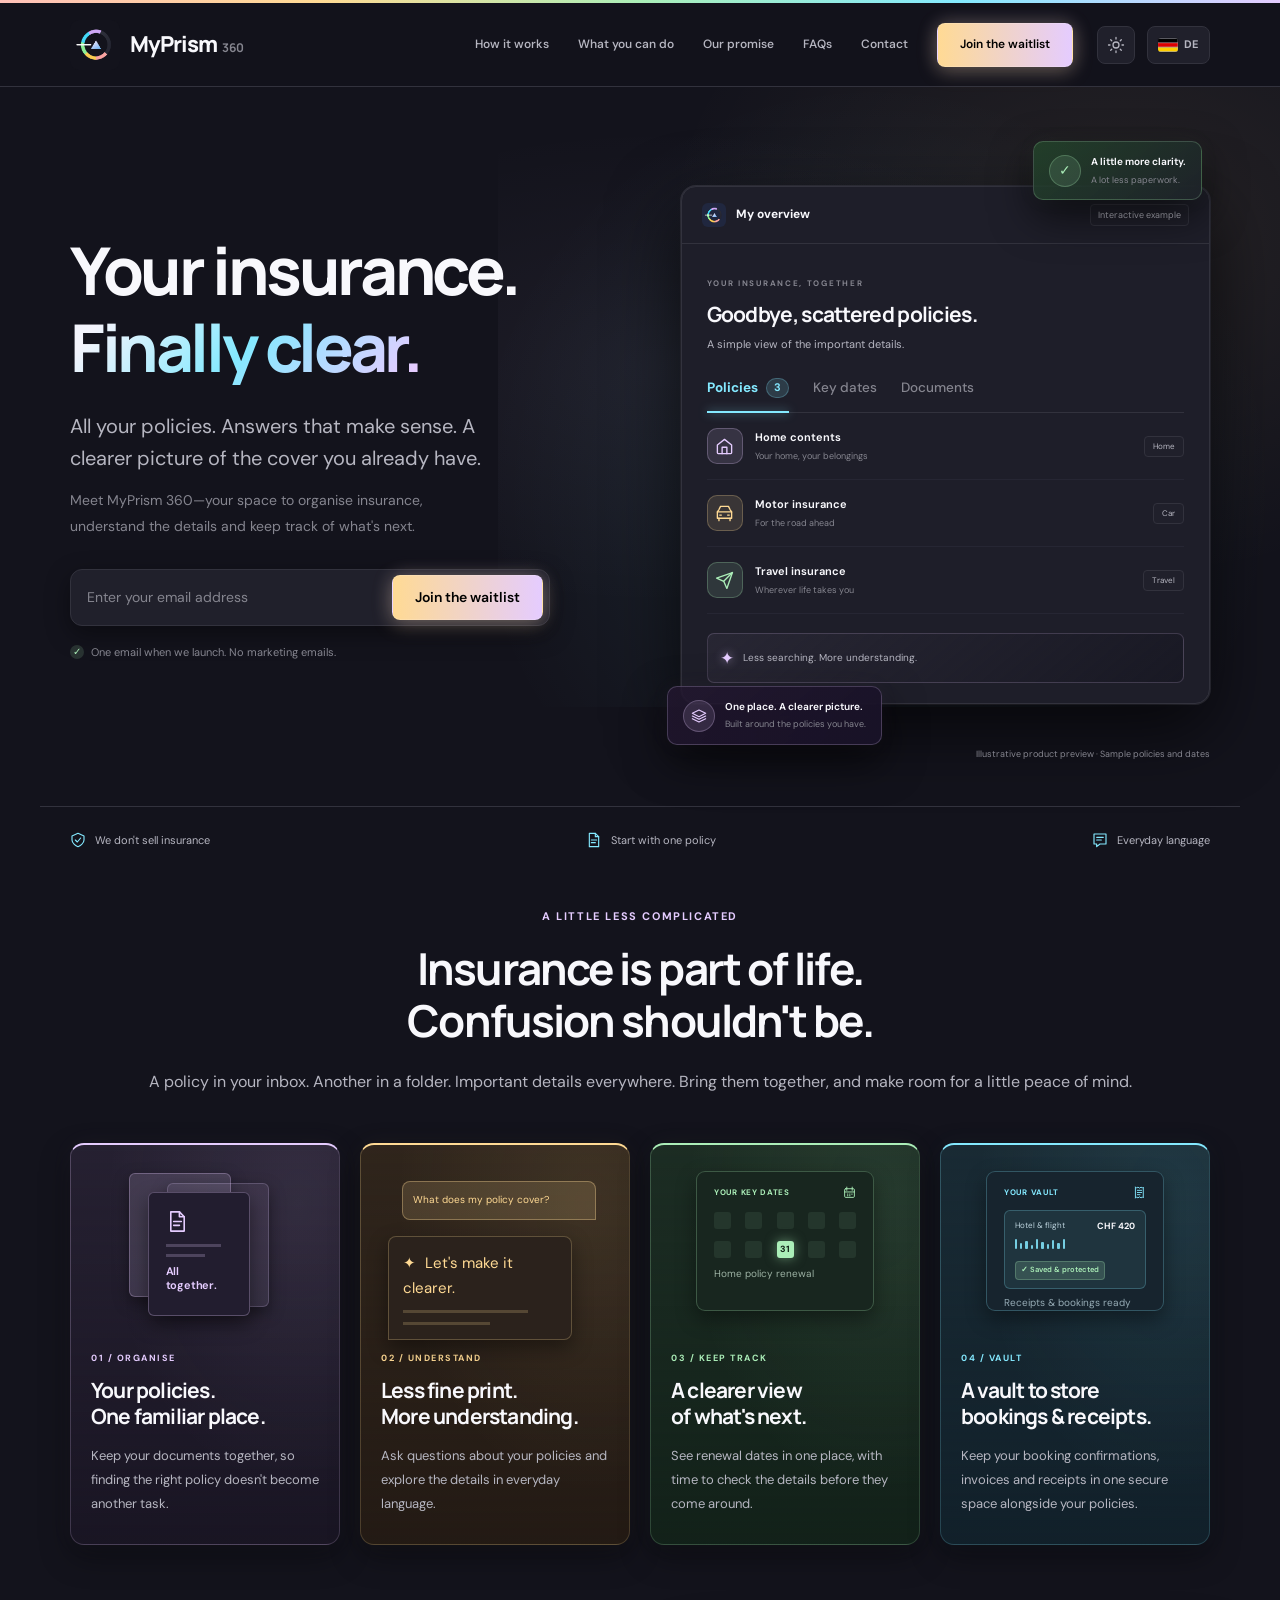
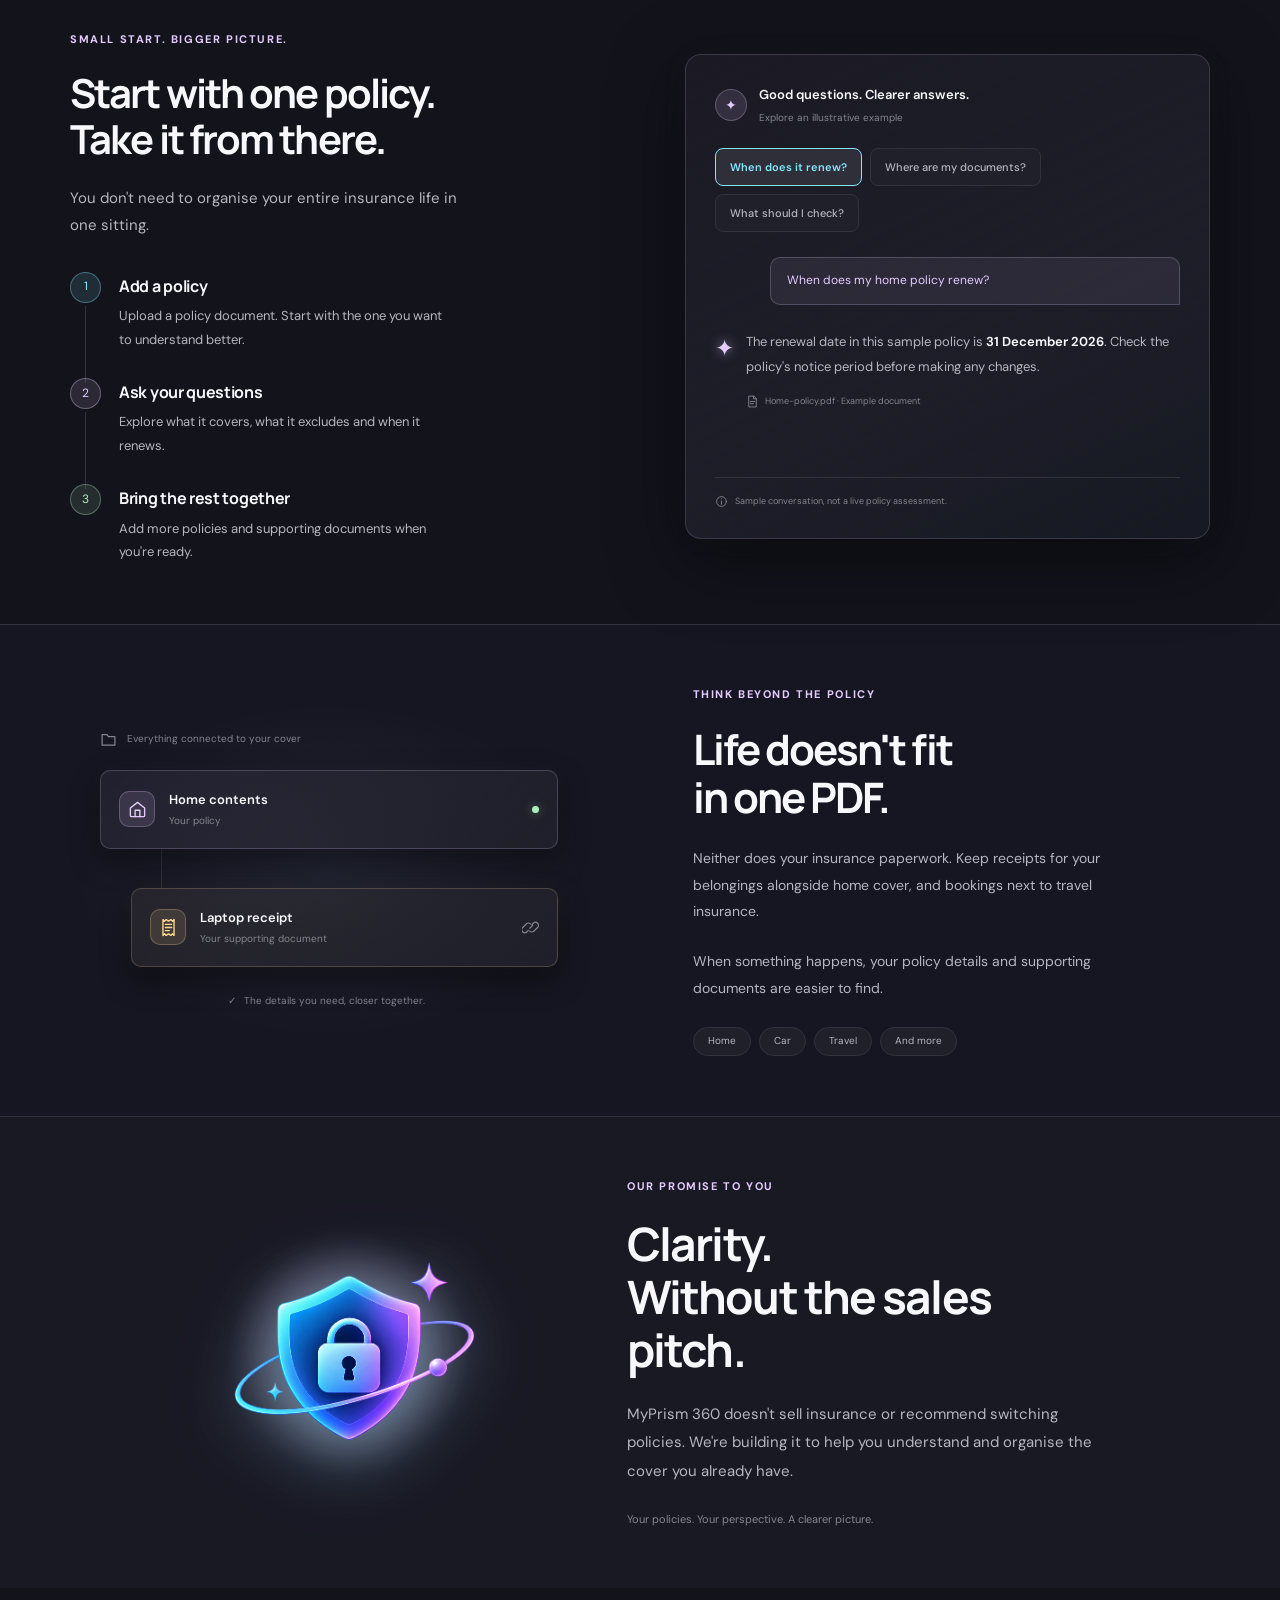
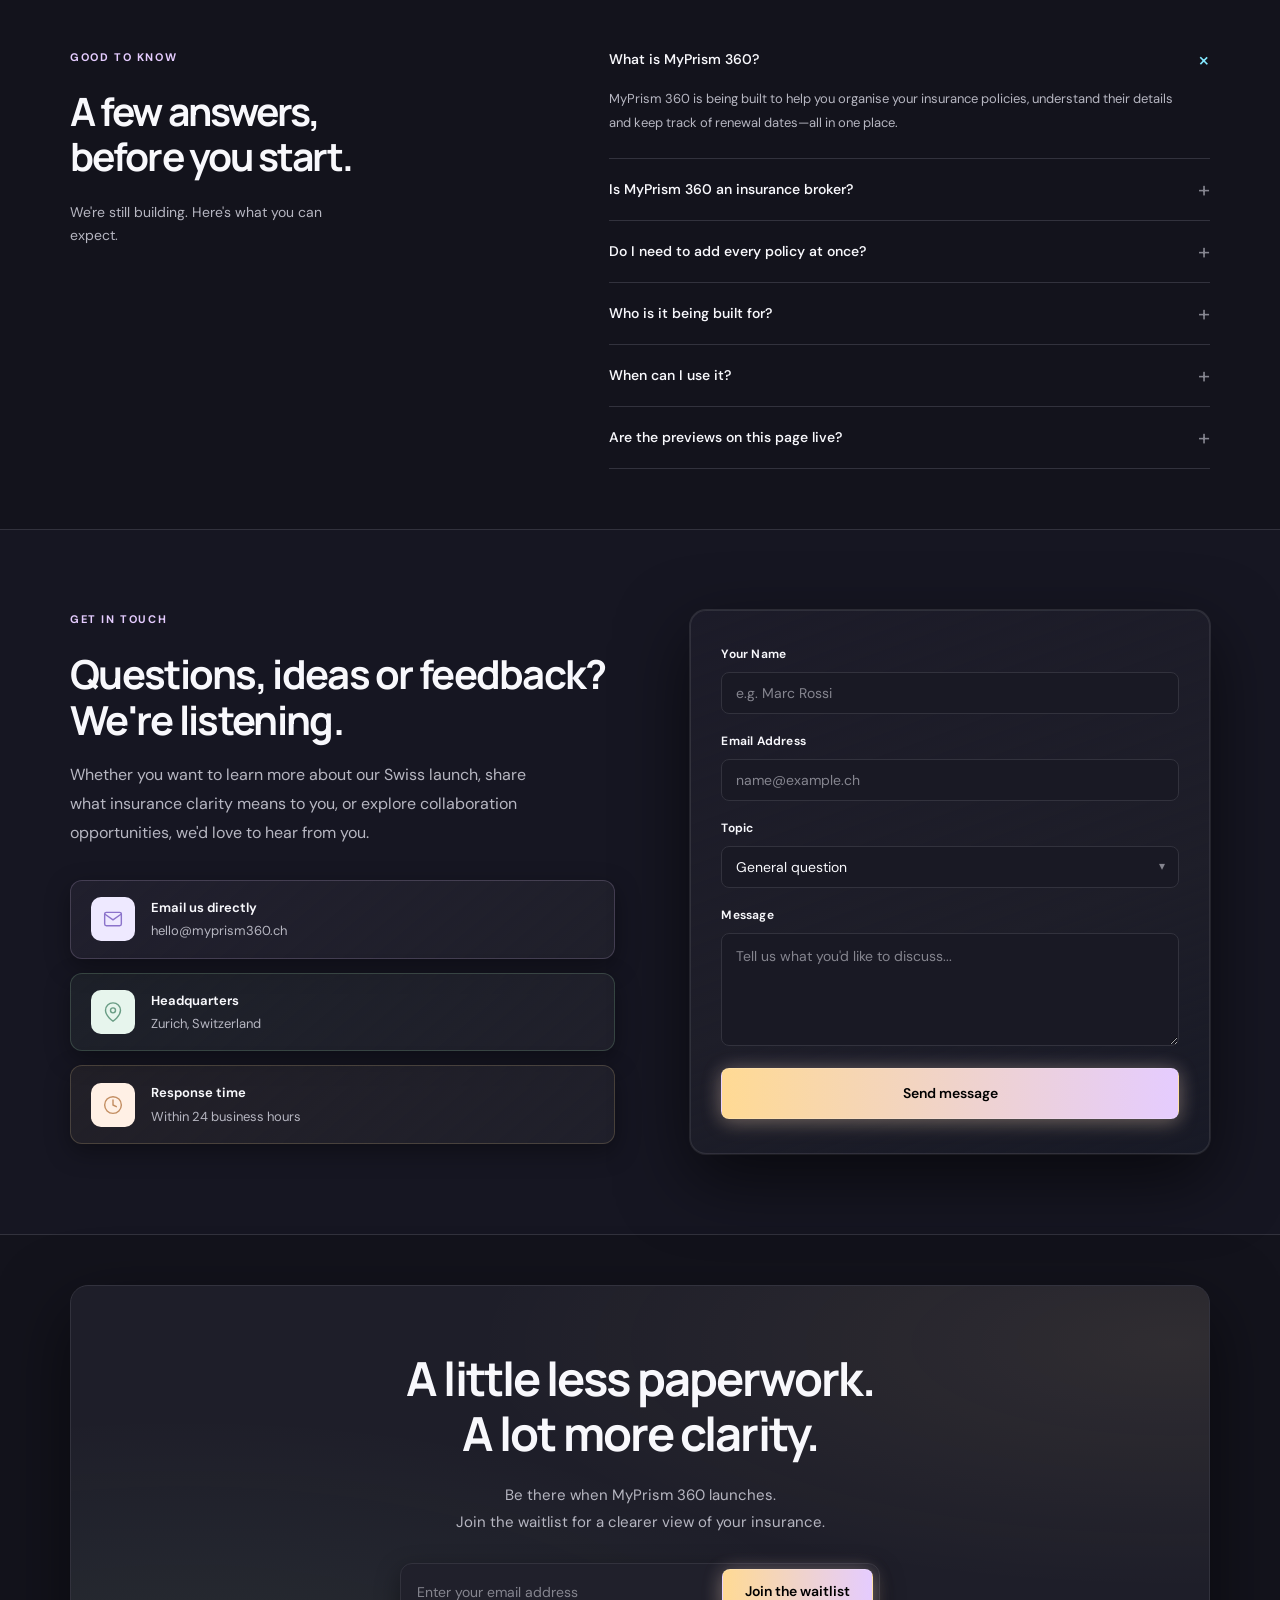
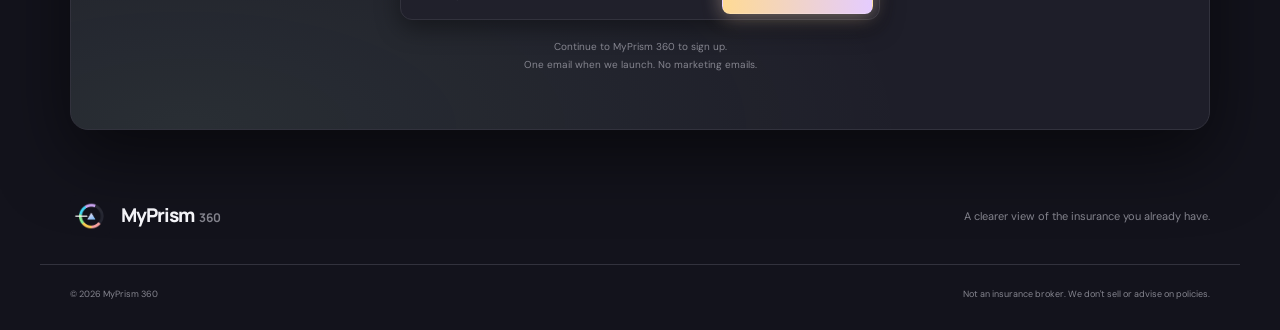
==== commit 5b0b8929: "UI font size updates" ====
--- a/index.html
+++ b/index.html
@@ -216,7 +216,7 @@
                     aria-selected="true"
                     aria-controls="overview-panel"
                   >
-                    <span data-i18n="tab_policies">Policies</span> <span>3</span></button
+                    <span data-i18n="tab_policies">Policies</span> <span class="tab-count">3</span></button
                   ><button
                     id="dates-tab"
                     role="tab"
--- a/styles.css
+++ b/styles.css
@@ -777,23 +777,43 @@
 
 .product-tabs {
   display: flex;
-  gap: 25px;
+  gap: 24px;
   margin-top: 24px;
   border-bottom: 1px solid #eeeaf5;
 }
 
 .product-tabs button {
-  font-size: 11px;
+  font-size: 13.5px;
   background: none;
   border: 0;
   padding: 0 0 13px;
   color: #797086;
   position: relative;
-  min-height: 31px;
+  min-height: 34px;
+  cursor: pointer;
+  display: inline-flex;
+  align-items: center;
+  gap: 6px;
+  font-family: inherit;
+  font-weight: 500;
+  transition: color 0.2s ease;
+}
+
+.product-tabs button span {
+  font-size: 13.5px;
+  font-weight: inherit;
+}
+
+.product-tabs button:hover {
+  color: var(--ink);
 }
 
 .product-tabs button[aria-selected="true"] {
   color: var(--purple);
+  font-weight: 700;
+}
+
+.product-tabs button[aria-selected="true"] span {
   font-weight: 700;
 }
 
@@ -807,12 +827,16 @@
   background: var(--purple);
 }
 
-.product-tabs button > span {
-  font-size: 9px;
+.product-tabs button .tab-count,
+.product-tabs button > span:last-child:not([data-i18n]) {
+  font-size: 11px;
+  font-weight: 700;
   background: #ede7ff;
-  border-radius: 4px;
-  padding: 1px 4px;
-  margin-left: 3px;
+  color: var(--purple-dark);
+  border-radius: 10px;
+  padding: 1px 7px;
+  line-height: 1.4;
+  margin-left: 2px;
 }
 
 .demo-panels {
@@ -1020,7 +1044,7 @@
 }
 
 .clarity-section {
-  padding-top: 60px;
+  padding-top: 30px;
 }
 
 .section-heading.center .eyebrow {
@@ -1072,10 +1096,12 @@
 }
 
 .card-kicker {
+  display: block;
   font-size: 9px;
   letter-spacing: 1.5px;
   font-weight: 700;
   color: #8d819f;
+  line-height: 1.3;
 }
 
 .mini-stack,
@@ -1138,9 +1164,13 @@
 }
 
 .paper-front b {
-  font-size: 8px;
-  color: #827094;
-  font-weight: 500;
+  display: block;
+  font-size: 11px;
+  line-height: 1.25;
+  color: #6c5a82;
+  font-weight: 650;
+  margin-top: 8px;
+  letter-spacing: -0.2px;
 }
 
 .mini-chat {
@@ -1242,8 +1272,8 @@
 }
 
 .calendar-label {
-  font-size: 8px;
-  margin-top: 10px;
+  font-size: 10px;
+  margin-top: 8px;
   display: block;
   color: #9db4a6;
 }
@@ -1312,15 +1342,36 @@
   border-radius: 1px;
 }
 
-.vault-bars i:nth-child(2) { height: 60%; }
-.vault-bars i:nth-child(3) { height: 85%; width: 3px; }
-.vault-bars i:nth-child(4) { height: 40%; }
-.vault-bars i:nth-child(5) { height: 100%; }
-.vault-bars i:nth-child(6) { height: 75%; width: 3px; }
-.vault-bars i:nth-child(7) { height: 50%; }
-.vault-bars i:nth-child(8) { height: 90%; }
-.vault-bars i:nth-child(9) { height: 65%; width: 3px; }
-.vault-bars i:nth-child(10) { height: 100%; }
+.vault-bars i:nth-child(2) {
+  height: 60%;
+}
+.vault-bars i:nth-child(3) {
+  height: 85%;
+  width: 3px;
+}
+.vault-bars i:nth-child(4) {
+  height: 40%;
+}
+.vault-bars i:nth-child(5) {
+  height: 100%;
+}
+.vault-bars i:nth-child(6) {
+  height: 75%;
+  width: 3px;
+}
+.vault-bars i:nth-child(7) {
+  height: 50%;
+}
+.vault-bars i:nth-child(8) {
+  height: 90%;
+}
+.vault-bars i:nth-child(9) {
+  height: 65%;
+  width: 3px;
+}
+.vault-bars i:nth-child(10) {
+  height: 100%;
+}
 
 .vault-pill {
   display: inline-block;
@@ -1333,8 +1384,8 @@
 }
 
 .vault-label {
-  font-size: 8px;
-  margin-top: 8px;
+  font-size: 10px;
+  margin-top: 6px;
   display: block;
   color: #6a9caf;
 }
@@ -1441,25 +1492,43 @@
 .question-chips {
   display: flex;
   flex-wrap: wrap;
-  gap: 7px;
-  margin-top: 23px;
+  gap: 8px;
+  margin-top: 22px;
 }
 
 .question-chips button {
   background: #fff;
-  color: #8c849c;
-  border: 1px solid #e8e1f2;
-  border-radius: 6px;
-  font-size: 10px;
-  padding: 7px 9px;
-  min-height: 35px;
-  transition: background 0.2s;
+  color: #6a617d;
+  border: 1px solid #e5dfef;
+  border-radius: 8px;
+  font-size: 11px;
+  padding: 8px 14px;
+  min-height: 38px;
+  cursor: pointer;
+  font-family: inherit;
+  font-weight: 500;
+  display: inline-flex;
+  align-items: center;
+  transition: all 0.2s ease;
+}
+
+.question-chips button span {
+  font-size: 11px;
+  line-height: 1.35;
+  font-weight: inherit;
+}
+
+.question-chips button:hover {
+  background: #f7f3fd;
+  border-color: #d1c4e9;
+  color: var(--purple-dark);
 }
 
 .question-chips button.active {
   background: #eee8ff;
   border-color: #dcd1fa;
-  color: #7a61b1;
+  color: #6848af;
+  font-weight: 600;
 }
 
 .conversation {
@@ -1709,7 +1778,12 @@
   width: 240px;
   height: 240px;
   border-radius: 50%;
-  background: radial-gradient(circle, rgba(132, 233, 255, 0.22) 0%, rgba(229, 204, 255, 0.12) 45%, transparent 70%);
+  background: radial-gradient(
+    circle,
+    rgba(132, 233, 255, 0.22) 0%,
+    rgba(229, 204, 255, 0.12) 45%,
+    transparent 70%
+  );
   pointer-events: none;
   z-index: 0;
   filter: blur(8px);
@@ -1722,13 +1796,17 @@
   max-width: 300px;
   height: auto;
   display: block;
-  filter: drop-shadow(0 14px 32px rgba(132, 233, 255, 0.28)) drop-shadow(0 6px 18px rgba(229, 204, 255, 0.22));
-  transition: transform 0.35s cubic-bezier(0.16, 1, 0.3, 1), filter 0.35s ease;
+  filter: drop-shadow(0 14px 32px rgba(132, 233, 255, 0.28))
+    drop-shadow(0 6px 18px rgba(229, 204, 255, 0.22));
+  transition:
+    transform 0.35s cubic-bezier(0.16, 1, 0.3, 1),
+    filter 0.35s ease;
 }
 
 .promise-shield-img:hover {
   transform: translateY(-4px) scale(1.03);
-  filter: drop-shadow(0 18px 42px rgba(132, 233, 255, 0.42)) drop-shadow(0 8px 26px rgba(229, 204, 255, 0.35));
+  filter: drop-shadow(0 18px 42px rgba(132, 233, 255, 0.42))
+    drop-shadow(0 8px 26px rgba(229, 204, 255, 0.35));
 }
 
 .faq-section {
@@ -2148,7 +2226,13 @@
   }
 
   .question-chips button {
-    font-size: 9px;
+    font-size: 11.5px;
+    padding: 6px 11px;
+    min-height: 34px;
+  }
+
+  .question-chips button span {
+    font-size: 11.5px;
   }
 
   .conversation {
@@ -2418,7 +2502,18 @@
 
   .product-tabs button {
     padding: 0 0 8px;
-    min-height: 26px;
+    min-height: 28px;
+    font-size: 12px;
+  }
+
+  .product-tabs button span {
+    font-size: 12px;
+  }
+
+  .product-tabs button .tab-count,
+  .product-tabs button > span:last-child:not([data-i18n]) {
+    font-size: 10px;
+    padding: 1px 5px;
   }
 
   .demo-panels {
@@ -2684,9 +2779,13 @@
   }
 
   .question-chips button {
-    font-size: 9.5px;
+    font-size: 11px;
     min-height: 32px;
-    padding: 5px 8px;
+    padding: 5px 10px;
+  }
+
+  .question-chips button span {
+    font-size: 11px;
   }
 
   .conversation {
@@ -3061,6 +3160,7 @@
   height: 24px;
   border-radius: 6px;
   object-fit: contain;
+  background-color: #20273f;
 }
 
 .footer-main .brand-logo {
@@ -3145,7 +3245,8 @@
   height: 155px;
 }
 
-.mini-calendar {
+.mini-calendar,
+.mini-vault {
   margin-bottom: 42px;
 }
 
@@ -3166,7 +3267,8 @@
     margin-bottom: 4px;
   }
 
-  .mini-calendar {
+  .mini-calendar,
+  .mini-vault {
     height: 155px;
   }
 
@@ -3504,9 +3606,11 @@
   box-shadow: 0 0 10px rgba(132, 233, 255, 0.6);
 }
 
-[data-theme="dark"] .product-tabs button > span {
-  background: #2f2f3a;
+[data-theme="dark"] .product-tabs button .tab-count,
+[data-theme="dark"] .product-tabs button > span:last-child:not([data-i18n]) {
+  background: rgba(132, 233, 255, 0.15);
   color: #84e9ff;
+  border: 1px solid rgba(132, 233, 255, 0.25);
 }
 
 [data-theme="dark"] .policy-row {
@@ -3590,7 +3694,11 @@
 
 [data-theme="dark"] .product-prompt {
   border: 1px solid rgba(229, 204, 255, 0.18);
-  background: linear-gradient(140deg, rgba(229, 204, 255, 0.05) 0%, #191924 100%);
+  background: linear-gradient(
+    140deg,
+    rgba(229, 204, 255, 0.05) 0%,
+    #191924 100%
+  );
   color: #b6b6c1;
 }
 
@@ -3606,15 +3714,19 @@
 }
 
 [data-theme="dark"] .float-note.note-top {
-  background: linear-gradient(140deg, rgba(171, 238, 184, 0.06) 0%, #1e2229 100%);
+  background: linear-gradient(140deg, rgba(35, 71, 43, 0.8) 0%, #1e2229 100%);
   border-color: rgba(171, 238, 184, 0.22);
-  box-shadow: 0 16px 40px rgba(0, 0, 0, 0.6), 0 0 20px rgba(171, 238, 184, 0.05);
+  box-shadow:
+    0 16px 40px rgba(0, 0, 0, 0.6),
+    0 0 20px rgba(171, 238, 184, 0.05);
 }
 
 [data-theme="dark"] .float-note.note-bottom {
-  background: linear-gradient(140deg, rgba(229, 204, 255, 0.06) 0%, #221e2c 100%);
+  background: linear-gradient(140deg, rgba(35, 23, 48, 0.8) 0%, #181227 100%);
   border-color: rgba(229, 204, 255, 0.22);
-  box-shadow: 0 16px 40px rgba(0, 0, 0, 0.6), 0 0 20px rgba(229, 204, 255, 0.05);
+  box-shadow:
+    0 16px 40px rgba(0, 0, 0, 0.6),
+    0 0 20px rgba(229, 204, 255, 0.05);
 }
 
 [data-theme="dark"] .float-note strong {
@@ -3642,7 +3754,10 @@
   background: #20202b;
   border: 1px solid #32323d;
   box-shadow: 0 12px 30px rgba(0, 0, 0, 0.35);
-  transition: transform 0.25s ease, border-color 0.25s ease, box-shadow 0.25s ease;
+  transition:
+    transform 0.25s ease,
+    border-color 0.25s ease,
+    box-shadow 0.25s ease;
 }
 
 [data-theme="dark"] .benefit-card:hover {
@@ -3651,8 +3766,16 @@
 
 [data-theme="dark"] .lavender-card {
   background:
-    radial-gradient(ellipse at 85% 15%, rgba(229, 204, 255, 0.08), transparent 60%),
-    linear-gradient(180deg, rgba(229, 204, 255, 0.05) 0%, rgba(25, 21, 35, 0.98) 100%),
+    radial-gradient(
+      ellipse at 85% 15%,
+      rgba(229, 204, 255, 0.08),
+      transparent 60%
+    ),
+    linear-gradient(
+      180deg,
+      rgba(229, 204, 255, 0.05) 0%,
+      rgba(25, 21, 35, 0.98) 100%
+    ),
     #1b1726;
   border: 1px solid rgba(229, 204, 255, 0.18);
   border-top: 2px solid #e5ccff;
@@ -3670,8 +3793,16 @@
 
 [data-theme="dark"] .peach-card {
   background:
-    radial-gradient(ellipse at 85% 15%, rgba(255, 218, 148, 0.08), transparent 60%),
-    linear-gradient(180deg, rgba(255, 218, 148, 0.05) 0%, rgba(35, 26, 20, 0.98) 100%),
+    radial-gradient(
+      ellipse at 85% 15%,
+      rgba(255, 218, 148, 0.08),
+      transparent 60%
+    ),
+    linear-gradient(
+      180deg,
+      rgba(255, 218, 148, 0.05) 0%,
+      rgba(35, 26, 20, 0.98) 100%
+    ),
     #241b15;
   border: 1px solid rgba(255, 218, 148, 0.18);
   border-top: 2px solid #ffda94;
@@ -3689,8 +3820,16 @@
 
 [data-theme="dark"] .mint-card {
   background:
-    radial-gradient(ellipse at 85% 15%, rgba(171, 238, 184, 0.08), transparent 60%),
-    linear-gradient(180deg, rgba(171, 238, 184, 0.05) 0%, rgba(18, 33, 25, 0.98) 100%),
+    radial-gradient(
+      ellipse at 85% 15%,
+      rgba(171, 238, 184, 0.08),
+      transparent 60%
+    ),
+    linear-gradient(
+      180deg,
+      rgba(171, 238, 184, 0.05) 0%,
+      rgba(18, 33, 25, 0.98) 100%
+    ),
     #14221b;
   border: 1px solid rgba(171, 238, 184, 0.18);
   border-top: 2px solid #abeeb8;
@@ -3708,8 +3847,16 @@
 
 [data-theme="dark"] .blue-card {
   background:
-    radial-gradient(ellipse at 85% 15%, rgba(132, 233, 255, 0.08), transparent 60%),
-    linear-gradient(180deg, rgba(132, 233, 255, 0.05) 0%, rgba(17, 32, 42, 0.98) 100%),
+    radial-gradient(
+      ellipse at 85% 15%,
+      rgba(132, 233, 255, 0.08),
+      transparent 60%
+    ),
+    linear-gradient(
+      180deg,
+      rgba(132, 233, 255, 0.05) 0%,
+      rgba(17, 32, 42, 0.98) 100%
+    ),
     #132029;
   border: 1px solid rgba(132, 233, 255, 0.18);
   border-top: 2px solid #84e9ff;
@@ -3780,7 +3927,7 @@
 }
 
 [data-theme="dark"] .paper-front b {
-  color: #d6caea;
+  color: #e5ccff;
 }
 
 [data-theme="dark"] .chat-question {
@@ -3907,8 +4054,15 @@
 
 [data-theme="dark"] .answer-demo {
   border: 1px solid rgba(229, 204, 255, 0.16);
-  background: linear-gradient(155deg, rgba(229, 204, 255, 0.04) 0%, #1e1e29 60%, rgba(132, 233, 255, 0.03) 100%);
-  box-shadow: 0 20px 70px rgba(0, 0, 0, 0.5), 0 0 35px rgba(229, 204, 255, 0.03);
+  background: linear-gradient(
+    155deg,
+    rgba(229, 204, 255, 0.04) 0%,
+    #1e1e29 60%,
+    rgba(132, 233, 255, 0.03) 100%
+  );
+  box-shadow:
+    0 20px 70px rgba(0, 0, 0, 0.5),
+    0 0 35px rgba(229, 204, 255, 0.03);
 }
 
 [data-theme="dark"] .answer-heading strong {
@@ -4001,29 +4155,48 @@
   background: #20202b;
   border: 1px solid #32323d;
   box-shadow: 0 12px 30px rgba(0, 0, 0, 0.45);
-  transition: transform 0.2s ease, border-color 0.2s ease, box-shadow 0.2s ease;
+  transition:
+    transform 0.2s ease,
+    border-color 0.2s ease,
+    box-shadow 0.2s ease;
 }
 
 [data-theme="dark"] .connected-doc.doc-one {
-  background: linear-gradient(140deg, rgba(229, 204, 255, 0.06) 0%, #20202b 100%);
+  background: linear-gradient(
+    140deg,
+    rgba(229, 204, 255, 0.06) 0%,
+    #20202b 100%
+  );
   border: 1px solid rgba(229, 204, 255, 0.2);
-  box-shadow: 0 12px 30px rgba(0, 0, 0, 0.45), 0 0 20px rgba(229, 204, 255, 0.04);
+  box-shadow:
+    0 12px 30px rgba(0, 0, 0, 0.45),
+    0 0 20px rgba(229, 204, 255, 0.04);
 }
 
 [data-theme="dark"] .connected-doc.doc-one:hover {
   border-color: rgba(229, 204, 255, 0.38);
-  box-shadow: 0 16px 36px rgba(0, 0, 0, 0.5), 0 0 24px rgba(229, 204, 255, 0.08);
+  box-shadow:
+    0 16px 36px rgba(0, 0, 0, 0.5),
+    0 0 24px rgba(229, 204, 255, 0.08);
 }
 
 [data-theme="dark"] .connected-doc.doc-two {
-  background: linear-gradient(140deg, rgba(255, 218, 148, 0.06) 0%, #20202b 100%);
+  background: linear-gradient(
+    140deg,
+    rgba(255, 218, 148, 0.06) 0%,
+    #20202b 100%
+  );
   border: 1px solid rgba(255, 218, 148, 0.2);
-  box-shadow: 0 12px 30px rgba(0, 0, 0, 0.45), 0 0 20px rgba(255, 218, 148, 0.04);
+  box-shadow:
+    0 12px 30px rgba(0, 0, 0, 0.45),
+    0 0 20px rgba(255, 218, 148, 0.04);
 }
 
 [data-theme="dark"] .connected-doc.doc-two:hover {
   border-color: rgba(255, 218, 148, 0.38);
-  box-shadow: 0 16px 36px rgba(0, 0, 0, 0.5), 0 0 24px rgba(255, 218, 148, 0.08);
+  box-shadow:
+    0 16px 36px rgba(0, 0, 0, 0.5),
+    0 0 24px rgba(255, 218, 148, 0.08);
 }
 
 [data-theme="dark"] .connected-doc strong {
@@ -4073,15 +4246,22 @@
 }
 
 [data-theme="dark"] .promise-emblem::before {
-  background: radial-gradient(circle, rgba(132, 233, 255, 0.28) 0%, rgba(229, 204, 255, 0.16) 45%, transparent 70%);
+  background: radial-gradient(
+    circle,
+    rgba(132, 233, 255, 0.28) 0%,
+    rgba(229, 204, 255, 0.16) 45%,
+    transparent 70%
+  );
 }
 
 [data-theme="dark"] .promise-shield-img {
-  filter: drop-shadow(0 14px 40px rgba(132, 233, 255, 0.4)) drop-shadow(0 0 28px rgba(229, 204, 255, 0.28));
+  filter: drop-shadow(0 14px 40px rgba(132, 233, 255, 0.4))
+    drop-shadow(0 0 28px rgba(229, 204, 255, 0.28));
 }
 
 [data-theme="dark"] .promise-shield-img:hover {
-  filter: drop-shadow(0 20px 50px rgba(132, 233, 255, 0.55)) drop-shadow(0 0 38px rgba(229, 204, 255, 0.42));
+  filter: drop-shadow(0 20px 50px rgba(132, 233, 255, 0.55))
+    drop-shadow(0 0 38px rgba(229, 204, 255, 0.42));
 }
 
 [data-theme="dark"] .faq-section {
@@ -4373,7 +4553,9 @@
   cursor: pointer;
   flex-shrink: 0;
   line-height: 1;
-  transition: color 0.15s, background 0.15s;
+  transition:
+    color 0.15s,
+    background 0.15s;
 }
 
 .toast-close svg {
@@ -4759,37 +4941,58 @@
   background: #20202b;
   border: 1px solid #32323d;
   box-shadow: 0 8px 24px rgba(0, 0, 0, 0.35);
-  transition: transform 0.2s ease, border-color 0.2s ease, box-shadow 0.2s ease;
+  transition:
+    transform 0.2s ease,
+    border-color 0.2s ease,
+    box-shadow 0.2s ease;
 }
 
 [data-theme="dark"] .contact-card:nth-child(1) {
-  background: linear-gradient(140deg, rgba(229, 204, 255, 0.05) 0%, #20202b 100%);
+  background: linear-gradient(
+    140deg,
+    rgba(229, 204, 255, 0.05) 0%,
+    #20202b 100%
+  );
   border-color: rgba(229, 204, 255, 0.18);
 }
 
 [data-theme="dark"] .contact-card:nth-child(1):hover {
   border-color: rgba(229, 204, 255, 0.38);
-  box-shadow: 0 12px 30px rgba(0, 0, 0, 0.5), 0 0 20px rgba(229, 204, 255, 0.08);
+  box-shadow:
+    0 12px 30px rgba(0, 0, 0, 0.5),
+    0 0 20px rgba(229, 204, 255, 0.08);
 }
 
 [data-theme="dark"] .contact-card:nth-child(2) {
-  background: linear-gradient(140deg, rgba(171, 238, 184, 0.05) 0%, #20202b 100%);
+  background: linear-gradient(
+    140deg,
+    rgba(171, 238, 184, 0.05) 0%,
+    #20202b 100%
+  );
   border-color: rgba(171, 238, 184, 0.18);
 }
 
 [data-theme="dark"] .contact-card:nth-child(2):hover {
   border-color: rgba(171, 238, 184, 0.38);
-  box-shadow: 0 12px 30px rgba(0, 0, 0, 0.5), 0 0 20px rgba(171, 238, 184, 0.08);
+  box-shadow:
+    0 12px 30px rgba(0, 0, 0, 0.5),
+    0 0 20px rgba(171, 238, 184, 0.08);
 }
 
 [data-theme="dark"] .contact-card:nth-child(3) {
-  background: linear-gradient(140deg, rgba(255, 218, 148, 0.05) 0%, #20202b 100%);
+  background: linear-gradient(
+    140deg,
+    rgba(255, 218, 148, 0.05) 0%,
+    #20202b 100%
+  );
   border-color: rgba(255, 218, 148, 0.18);
 }
 
 [data-theme="dark"] .contact-card:nth-child(3):hover {
   border-color: rgba(255, 218, 148, 0.38);
-  box-shadow: 0 12px 30px rgba(0, 0, 0, 0.5), 0 0 20px rgba(255, 218, 148, 0.08);
+  box-shadow:
+    0 12px 30px rgba(0, 0, 0, 0.5),
+    0 0 20px rgba(255, 218, 148, 0.08);
 }
 
 [data-theme="dark"] .contact-card strong {
@@ -4806,7 +5009,12 @@
 }
 
 [data-theme="dark"] .contact-form-wrap {
-  background: linear-gradient(160deg, rgba(229, 204, 255, 0.03) 0%, #1e1e29 60%, rgba(132, 233, 255, 0.02) 100%);
+  background: linear-gradient(
+    160deg,
+    rgba(229, 204, 255, 0.03) 0%,
+    #1e1e29 60%,
+    rgba(132, 233, 255, 0.02) 100%
+  );
   border: 1px solid rgba(255, 255, 255, 0.09);
   box-shadow:
     0 25px 70px rgba(0, 0, 0, 0.6),
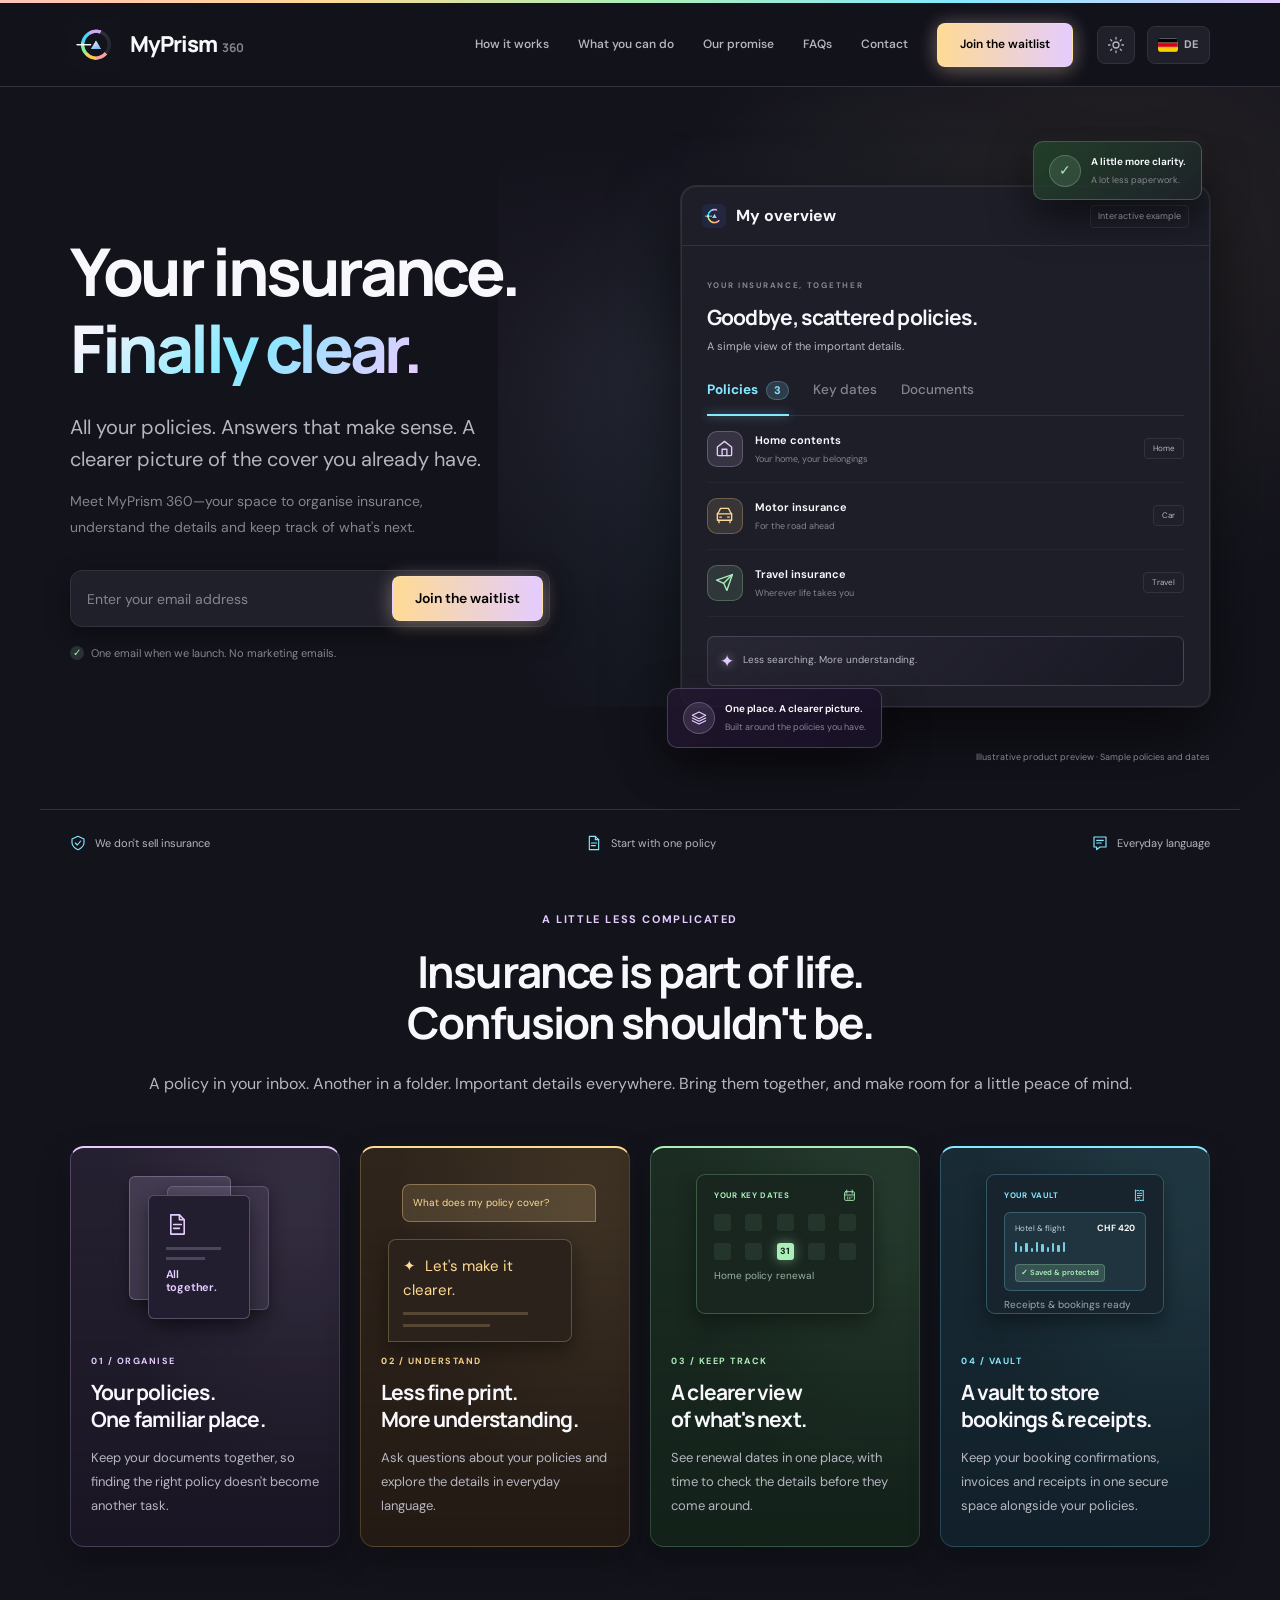
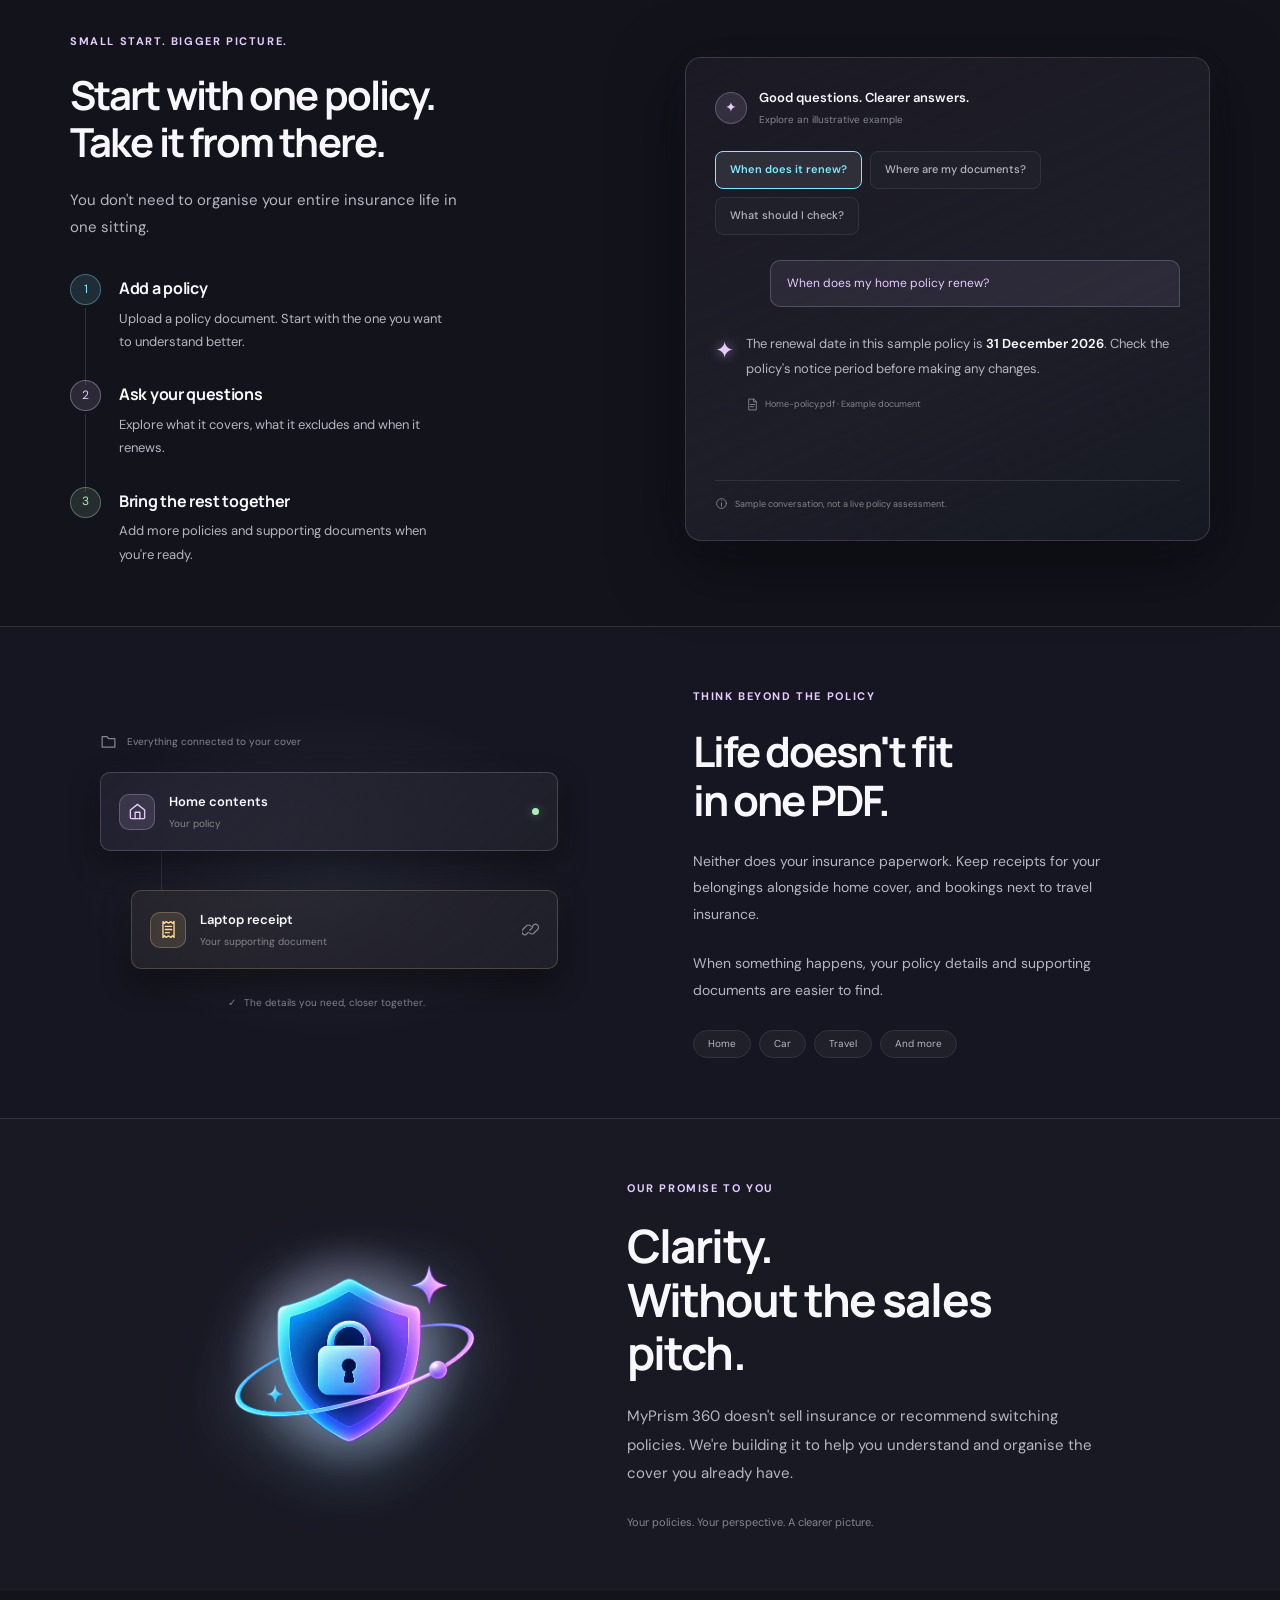
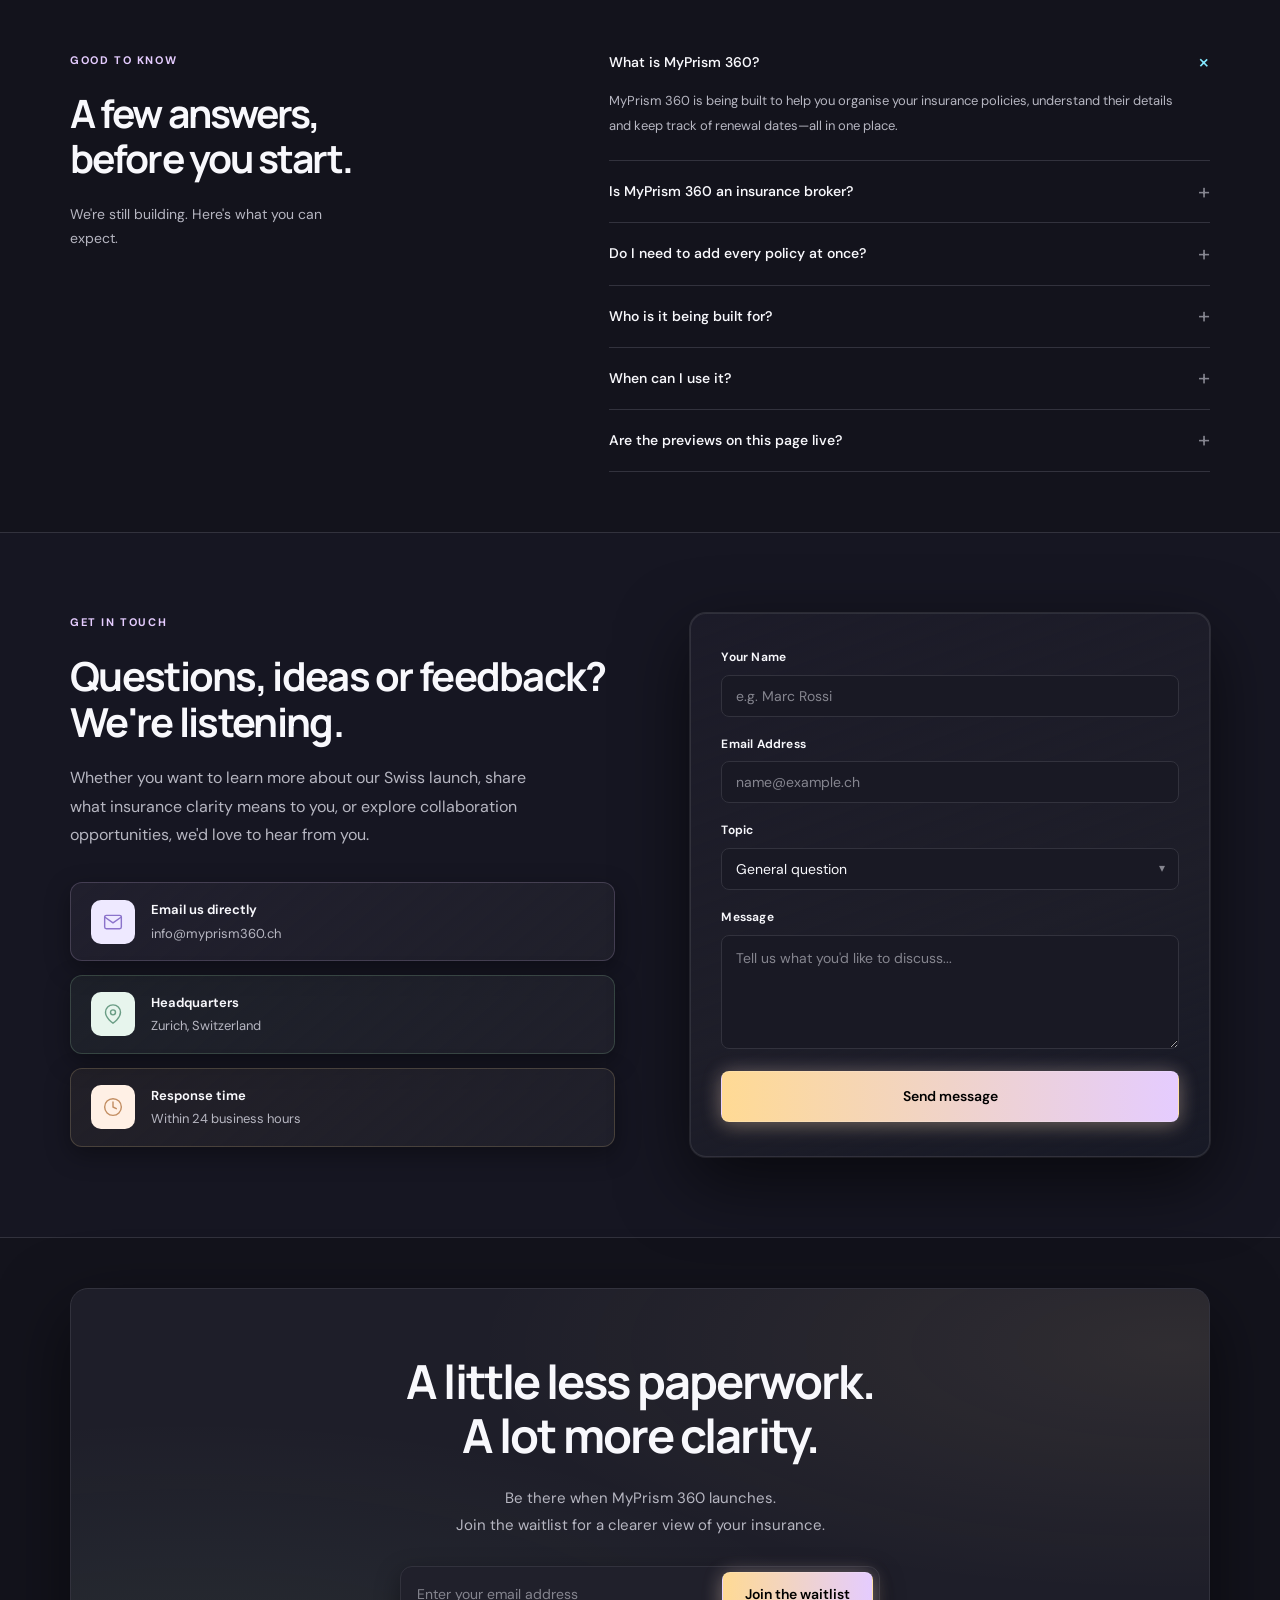
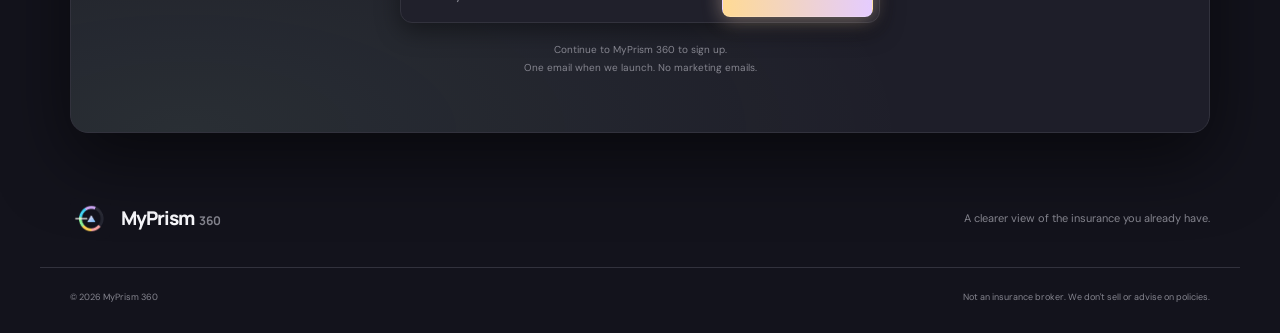
==== commit 99d7a652: "UI alignment update in card" ====
--- a/index.html
+++ b/index.html
@@ -701,7 +701,7 @@
                 </div>
                 <div>
                   <strong data-i18n="contact_card1_strong">Email us directly</strong>
-                  <a href="mailto:hello@myprism360.ch" class="contact-link">hello@myprism360.ch</a>
+                  <a href="mailto:info@myprism360.ch" class="contact-link">info@myprism360.ch</a>
                 </div>
               </div>
 
--- a/styles.css
+++ b/styles.css
@@ -739,7 +739,7 @@
   gap: 10px;
   border-bottom: 1px solid #efedf5;
   padding: 16px 20px;
-  font-size: 12px;
+  font-size: 16px;
 }
 
 .sample-badge {
@@ -2640,35 +2640,36 @@
   }
 
   .benefit-card {
-    padding: 14px 14px 12px;
-    border-radius: 12px;
+    padding: 18px 15px 16px;
+    border-radius: 14px;
     display: grid;
-    grid-template-columns: 1fr 95px;
-    column-gap: 8px;
+    grid-template-columns: minmax(0, 1fr) 120px;
+    column-gap: 12px;
     align-items: start;
   }
 
   .benefit-card .card-kicker {
     grid-column: 1;
     grid-row: 1;
-    margin-top: 2px;
-    font-size: 8px;
+    margin: 0 0 3px;
+    font-size: 9px;
+    letter-spacing: 1.3px;
   }
 
   .benefit-card h3 {
     grid-column: 1;
     grid-row: 2;
     font-size: 19px;
-    line-height: 1.2;
-    margin: 6px 0 6px;
+    line-height: 1.25;
+    margin: 3px 0 0;
   }
 
   .benefit-card p {
     grid-column: 1 / -1;
     max-width: 100%;
-    font-size: 12.5px;
+    font-size: 12.8px;
     line-height: 1.55;
-    margin-top: 2px;
+    margin-top: 13px;
   }
 
   .mini-stack,
@@ -2677,39 +2678,145 @@
   .mini-vault {
     grid-column: 2;
     grid-row: 1 / 3;
-    transform: scale(0.6);
+    justify-self: end;
     transform-origin: top right;
-    width: 150px;
     max-width: none;
     margin: 0;
-    height: 105px;
+    pointer-events: none;
   }
 
   .mini-stack {
+    width: 124px;
+    height: 122px;
+    transform: scale(0.74);
+    position: relative;
+    margin-bottom: -36px;
+  }
+
+  .mini-chat {
+    width: 168px;
+    height: 86px;
+    transform: scale(0.70);
+    position: relative;
+    margin-top: 0;
+    margin-bottom: 0;
+    padding-top: 0;
+  }
+
+  .mini-chat .chat-question {
+    width: 168px;
+    font-size: 9.5px;
+    padding: 6px 9px;
     margin-left: 0;
+    box-sizing: border-box;
+  }
+
+  .mini-chat .chat-answer {
+    width: 168px;
+    font-size: 9.5px;
+    padding: 7px 9px;
+    left: 0;
+    top: 30px;
+    box-sizing: border-box;
+  }
+
+  .mini-chat .chat-answer > span {
+    font-size: 11.5px;
+    margin-right: 4px;
+  }
+
+  .mini-chat .chat-answer i {
+    height: 2px;
+    width: 112px;
+    margin-top: 5px;
+  }
+
+  .mini-chat .chat-answer i:last-child {
+    width: 78px;
   }
 
   .mini-calendar,
   .mini-vault {
-    width: 150px;
-    transform: scale(0.6) rotate(0deg);
+    width: 160px;
+    height: 122px;
+    padding: 11px 13px;
+    transform: scale(0.72) rotate(0deg);
+    transform-origin: top right;
     margin-top: 0;
-  }
-
-  .mini-chat {
-    margin-top: 0;
-  }
-
-  .paper-back {
-    left: 10px;
-  }
-
-  .paper-middle {
-    left: 36px;
-  }
-
-  .paper-front {
-    left: 24px;
+    margin-bottom: -36px;
+    box-sizing: border-box;
+  }
+
+  .mini-calendar > div {
+    font-size: 8.5px;
+  }
+
+  .mini-calendar .calendar-line {
+    margin-top: 8px;
+  }
+
+  .mini-calendar .calendar-line i {
+    width: 19px;
+    height: 19px;
+    font-size: 9.5px;
+  }
+
+  .mini-calendar .calendar-label {
+    font-size: 9.5px;
+    margin-top: 8px;
+    display: block;
+  }
+
+  .mini-vault > div:first-child {
+    font-size: 8.5px;
+  }
+
+  .mini-vault .vault-ticket {
+    margin-top: 7px;
+    padding: 6px 8px;
+  }
+
+  .mini-vault .vault-ticket-header {
+    font-size: 9px;
+  }
+
+  .mini-vault .vault-ticket-header strong {
+    font-size: 9.5px;
+  }
+
+  .mini-vault .vault-status {
+    font-size: 8.5px;
+  }
+
+  .mini-vault .vault-caption {
+    font-size: 9.5px;
+    margin-top: 6px;
+    display: block;
+  }
+
+  .mini-stack .paper {
+    width: 90px;
+    height: 104px;
+  }
+
+  .mini-stack .paper-back {
+    left: 4px;
+    top: 0;
+  }
+
+  .mini-stack .paper-middle {
+    left: 28px;
+    top: 7px;
+  }
+
+  .mini-stack .paper-front {
+    left: 16px;
+    top: 15px;
+    padding: 13px 11px;
+  }
+
+  .mini-stack .paper-front b {
+    font-size: 11.5px;
   }
 
   .how-section {
@@ -3084,21 +3191,43 @@
   }
 
   .benefit-card {
-    padding: 14px 12px;
-    grid-template-columns: 1fr 85px;
+    padding: 16px 13px 14px;
+    grid-template-columns: minmax(0, 1fr) 105px;
+    column-gap: 8px;
   }
 
   .benefit-card h3 {
-    font-size: 18px;
+    font-size: 17px;
+    margin: 2px 0 0;
+  }
+
+  .benefit-card p {
+    font-size: 12px;
+    margin-top: 11px;
   }
 
   .mini-stack,
   .mini-chat,
   .mini-calendar,
   .mini-vault {
-    transform: scale(0.52);
-    height: 95px;
-    width: 140px;
+    justify-self: end;
+    transform-origin: top right;
+  }
+
+  .mini-stack {
+    transform: scale(0.66);
+    margin-bottom: -40px;
+  }
+
+  .mini-chat {
+    transform: scale(0.62);
+    margin-bottom: -6px;
+  }
+
+  .mini-calendar,
+  .mini-vault {
+    transform: scale(0.64) rotate(0deg);
+    margin-bottom: -44px;
   }
 
   .launch {
@@ -3222,36 +3351,38 @@
   left: -14px;
 }
 
-.paper-back {
-  left: 31px;
-  top: 2px;
-}
-
-.paper-middle {
-  left: 69px;
-  top: 12px;
-}
-
-.paper-front {
-  left: 50px;
-  top: 21px;
-}
-
-.mini-stack {
-  height: 155px;
-}
-
-.mini-chat {
-  height: 155px;
-}
-
-.mini-calendar,
-.mini-vault {
-  margin-bottom: 42px;
-}
-
-.chat-answer {
-  top: 65px;
+@media (min-width: 851px) {
+  .paper-back {
+    left: 31px;
+    top: 2px;
+  }
+
+  .paper-middle {
+    left: 69px;
+    top: 12px;
+  }
+
+  .paper-front {
+    left: 50px;
+    top: 21px;
+  }
+
+  .mini-stack {
+    height: 155px;
+  }
+
+  .mini-chat {
+    height: 155px;
+  }
+
+  .mini-calendar,
+  .mini-vault {
+    margin-bottom: 42px;
+  }
+
+  .chat-answer {
+    top: 65px;
+  }
 }
 
 .hero-actions .button:hover,
@@ -3259,7 +3390,7 @@
   transform: none;
 }
 
-@media (max-width: 850px) {
+@media (min-width: 621px) and (max-width: 850px) {
   .mini-stack,
   .mini-chat,
   .mini-calendar,
@@ -3303,25 +3434,6 @@
   .note-bottom {
     bottom: 2px;
     left: 6px;
-  }
-
-  .mini-stack,
-  .mini-chat,
-  .mini-calendar,
-  .mini-vault {
-    height: 105px;
-  }
-
-  .paper-back {
-    left: 10px;
-  }
-
-  .paper-middle {
-    left: 36px;
-  }
-
-  .paper-front {
-    left: 24px;
   }
 
   .footer-main .brand-logo {
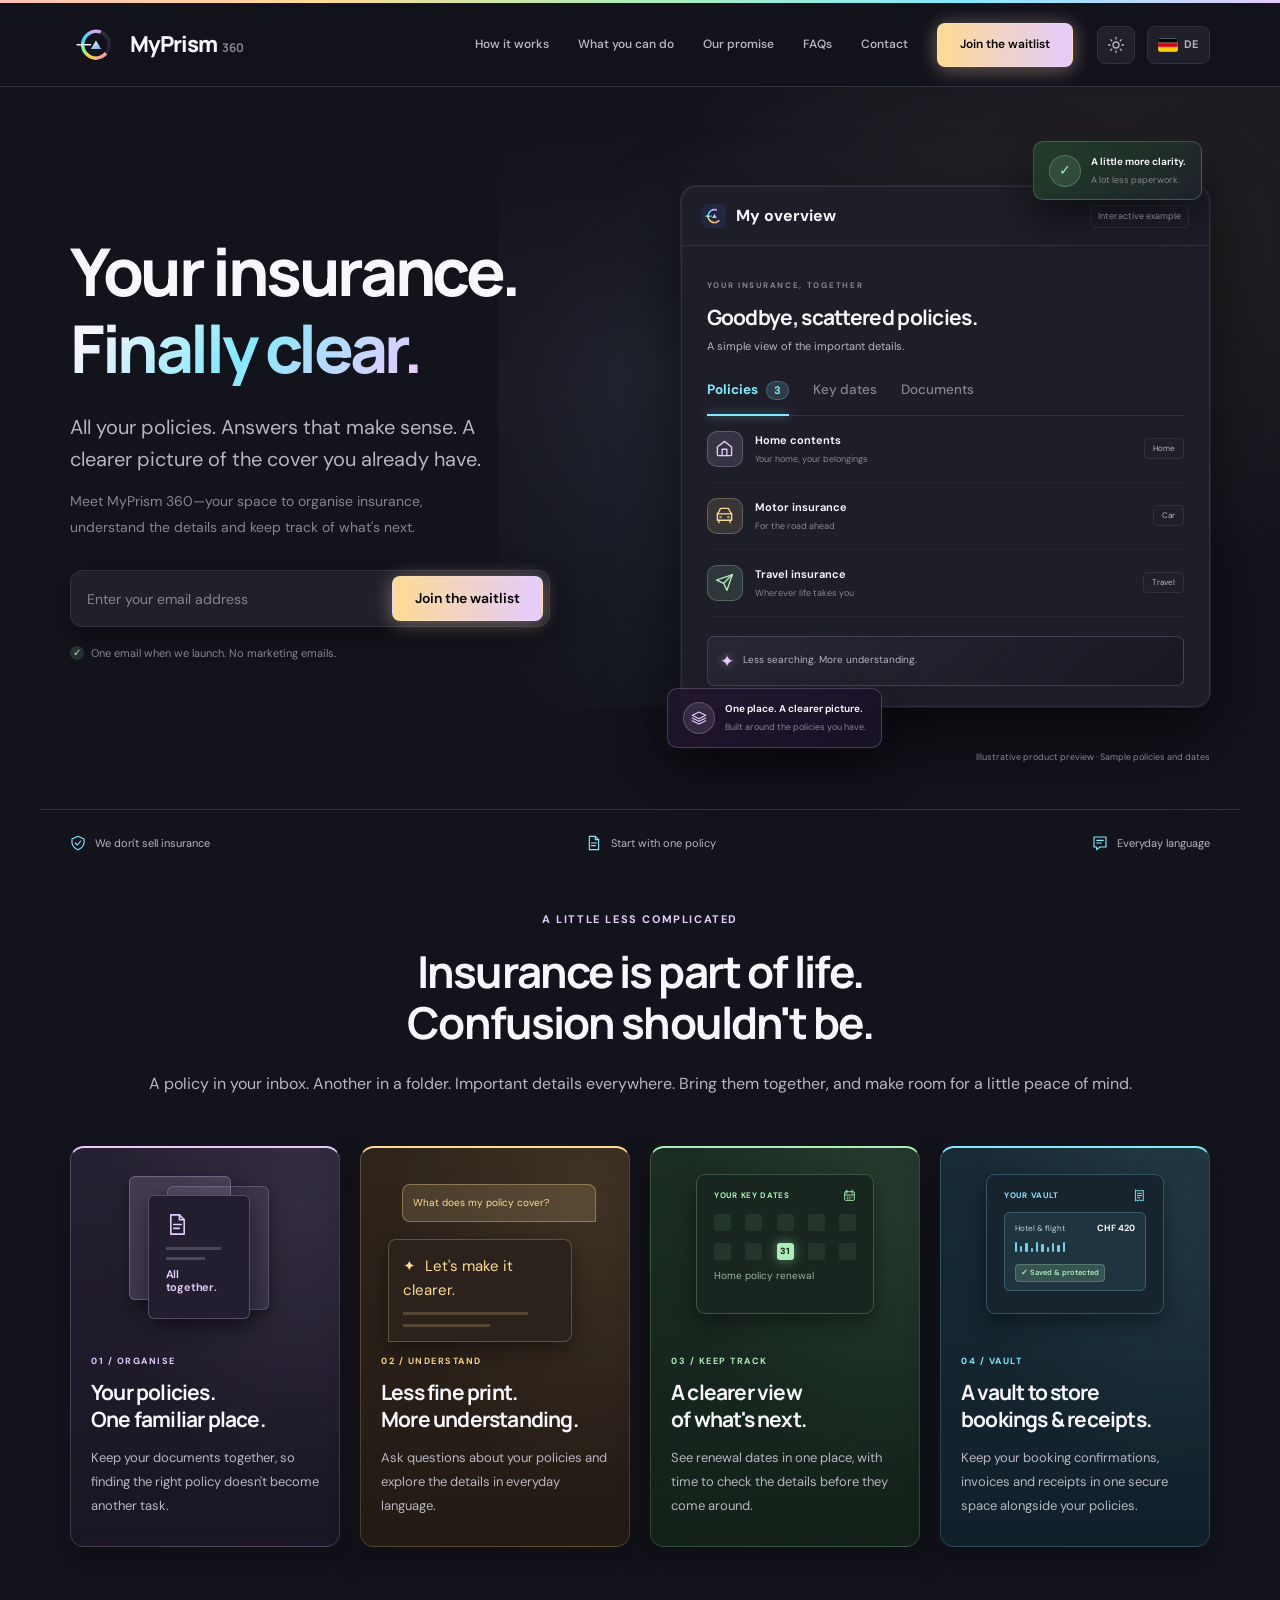
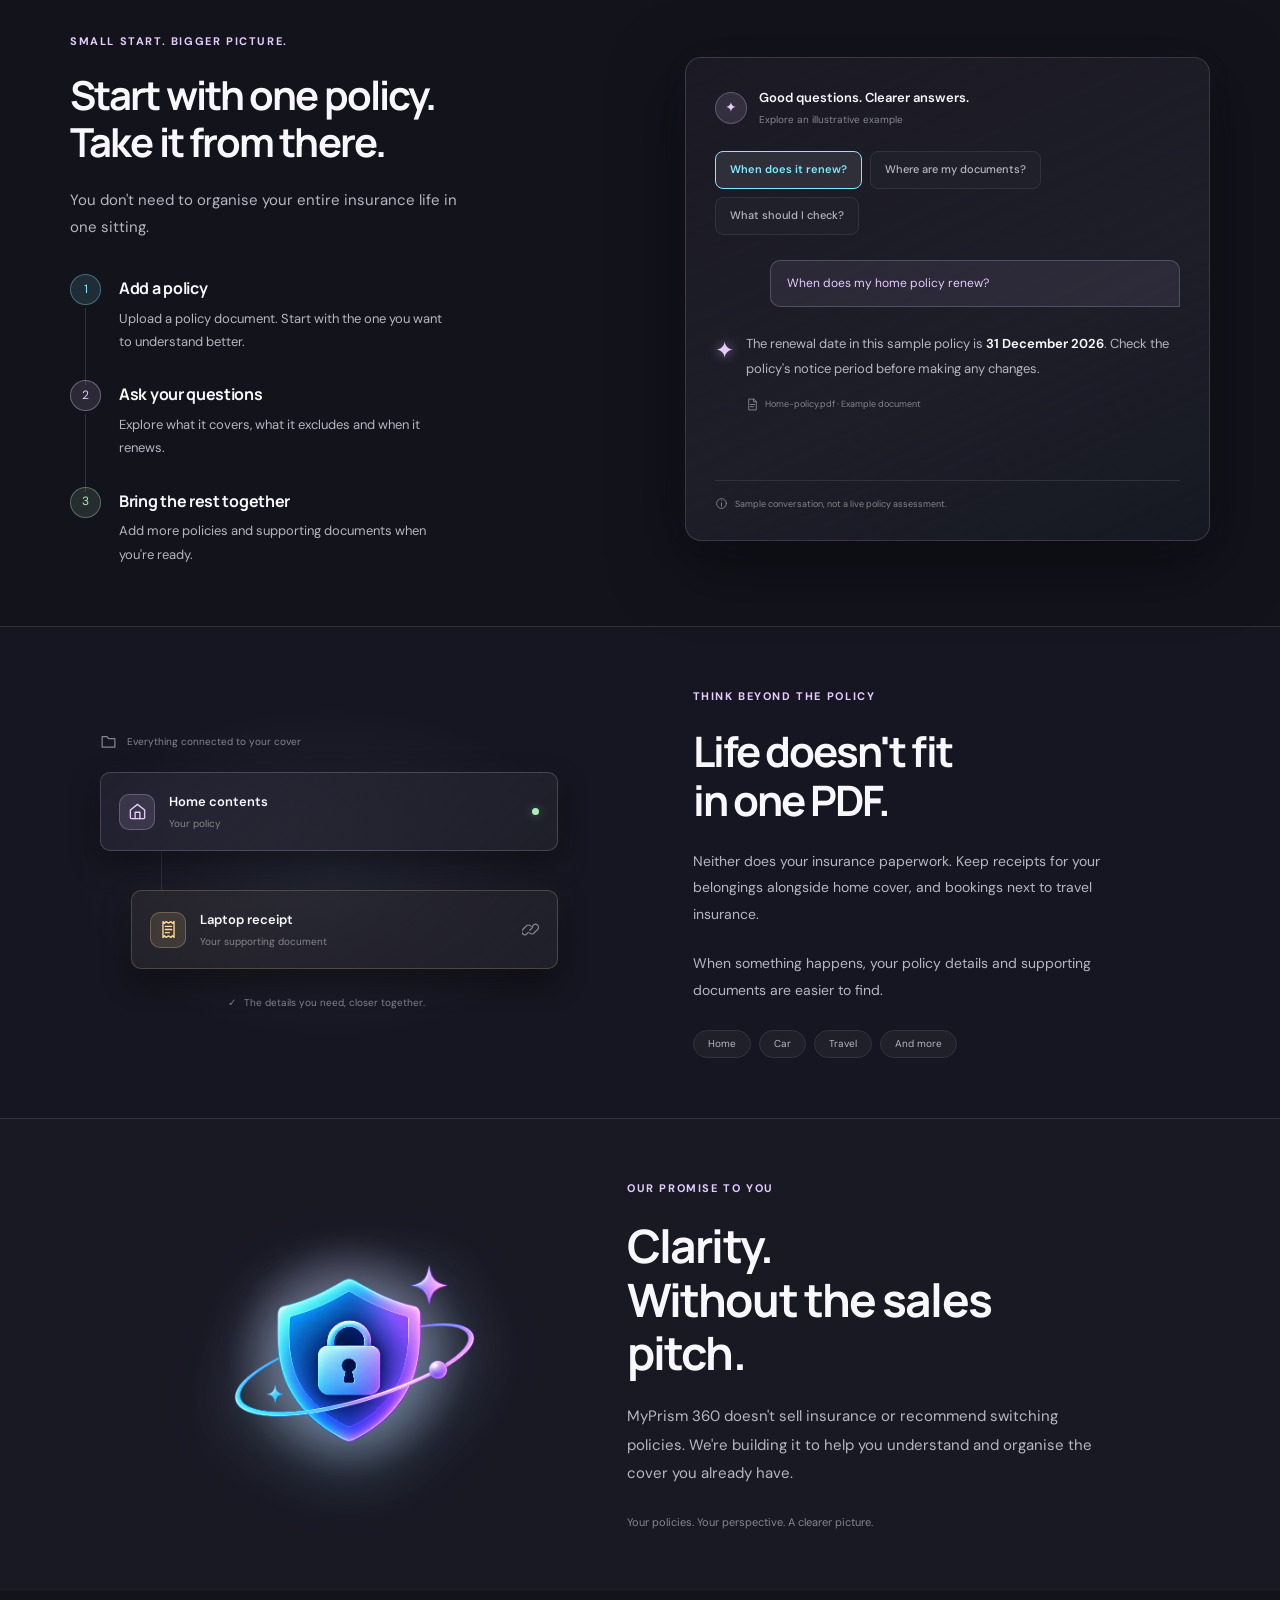
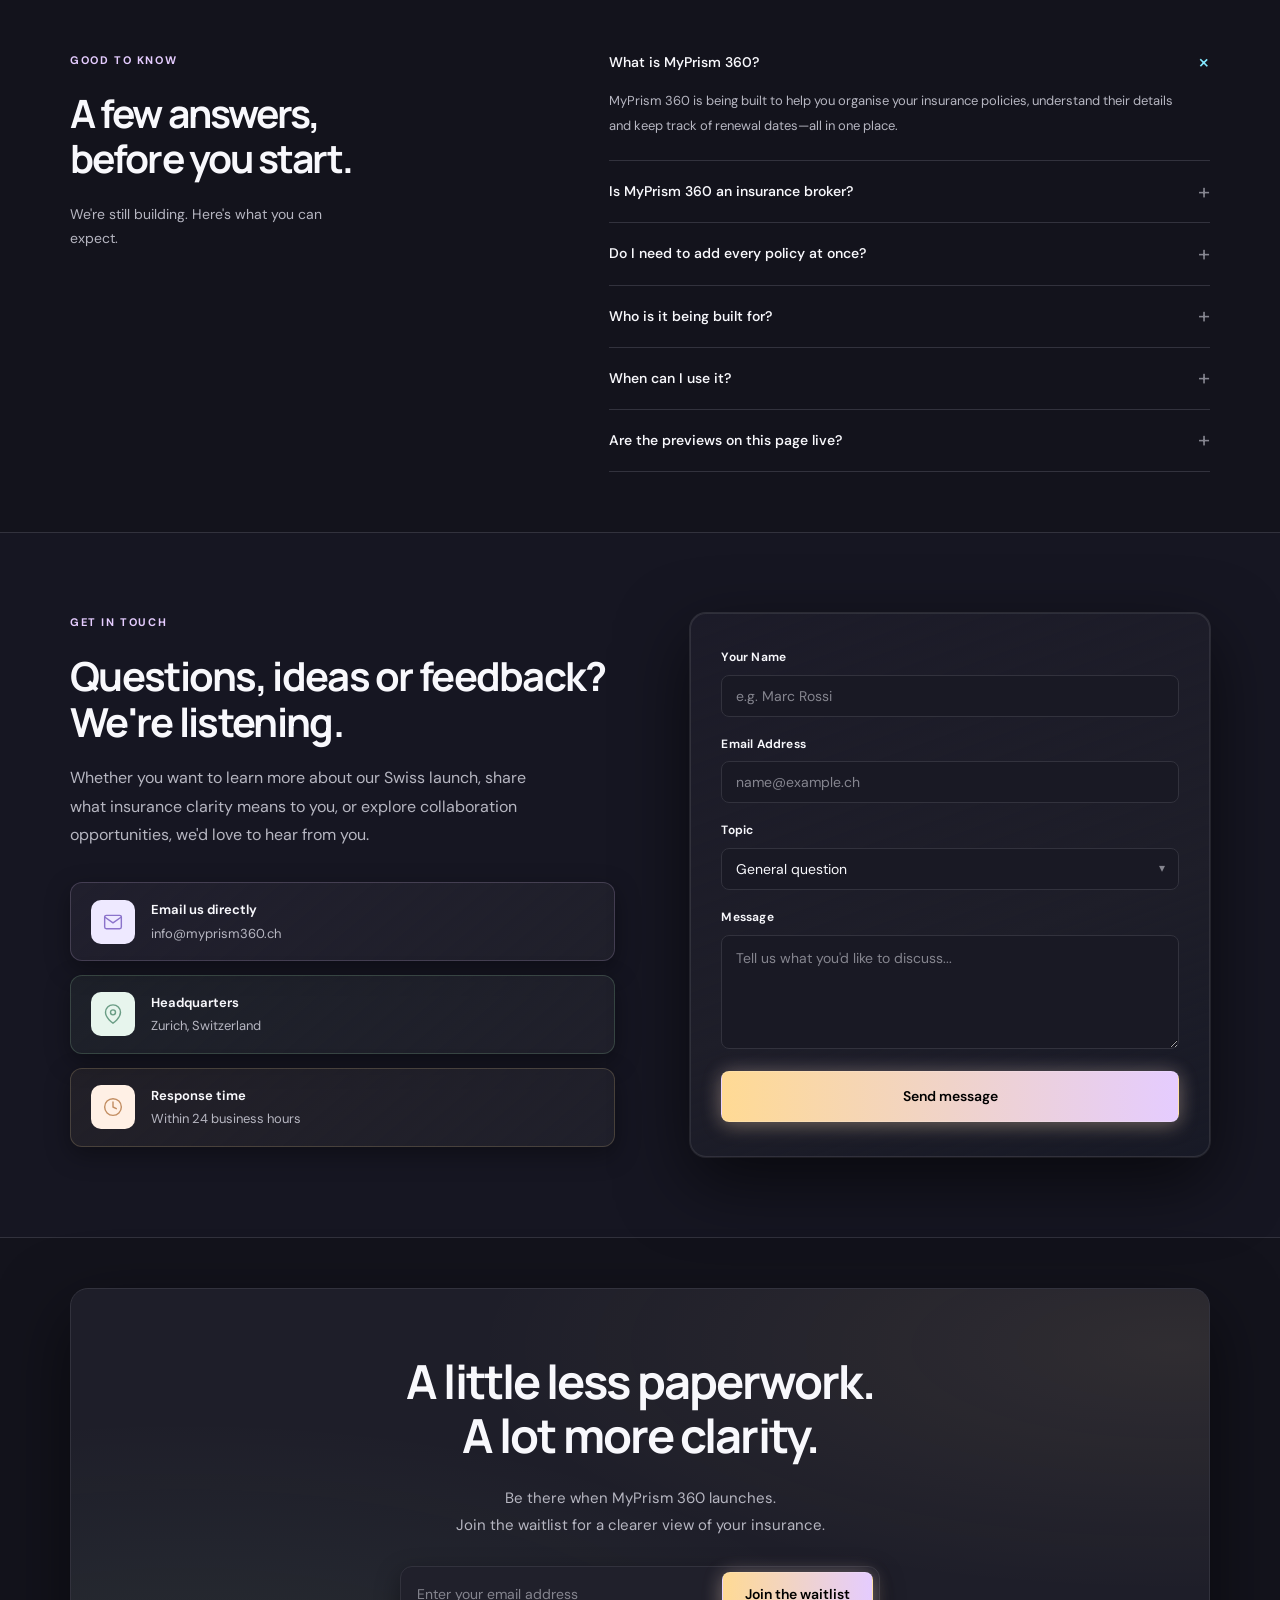
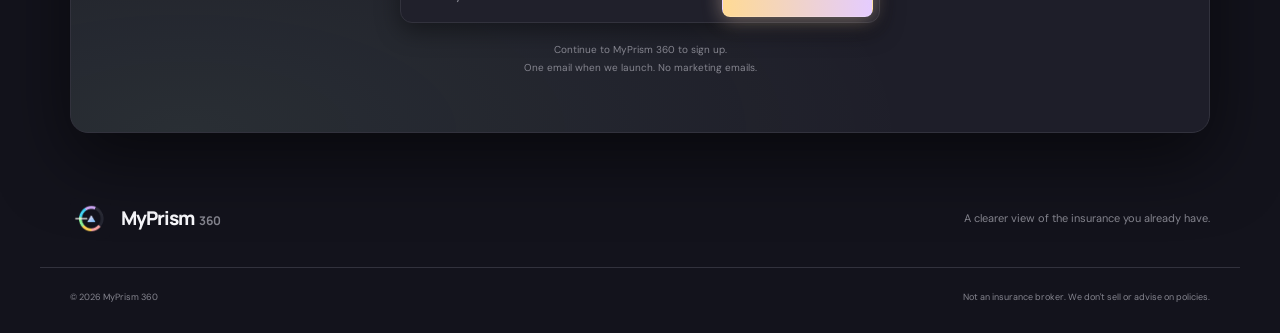
==== commit 228aebf3: "UI updates" ====
--- a/index.html
+++ b/index.html
@@ -431,7 +431,7 @@
                   </div>
                   <span class="vault-pill" data-i18n="card4_vault_pill">✓ Saved &amp; protected</span>
                 </div>
-                <span class="vault-label" data-i18n="card4_vault_label">Receipts &amp; bookings ready</span>
+                <!-- <span class="vault-label" data-i18n="card4_vault_label">Receipts &amp; bookings ready</span> -->
               </div>
               <span class="card-kicker" data-i18n="card4_kicker">04 / VAULT</span>
               <h3><span data-i18n="card4_h3_line1">A vault to store</span><br /><span data-i18n="card4_h3_line2">bookings &amp; receipts.</span></h3>
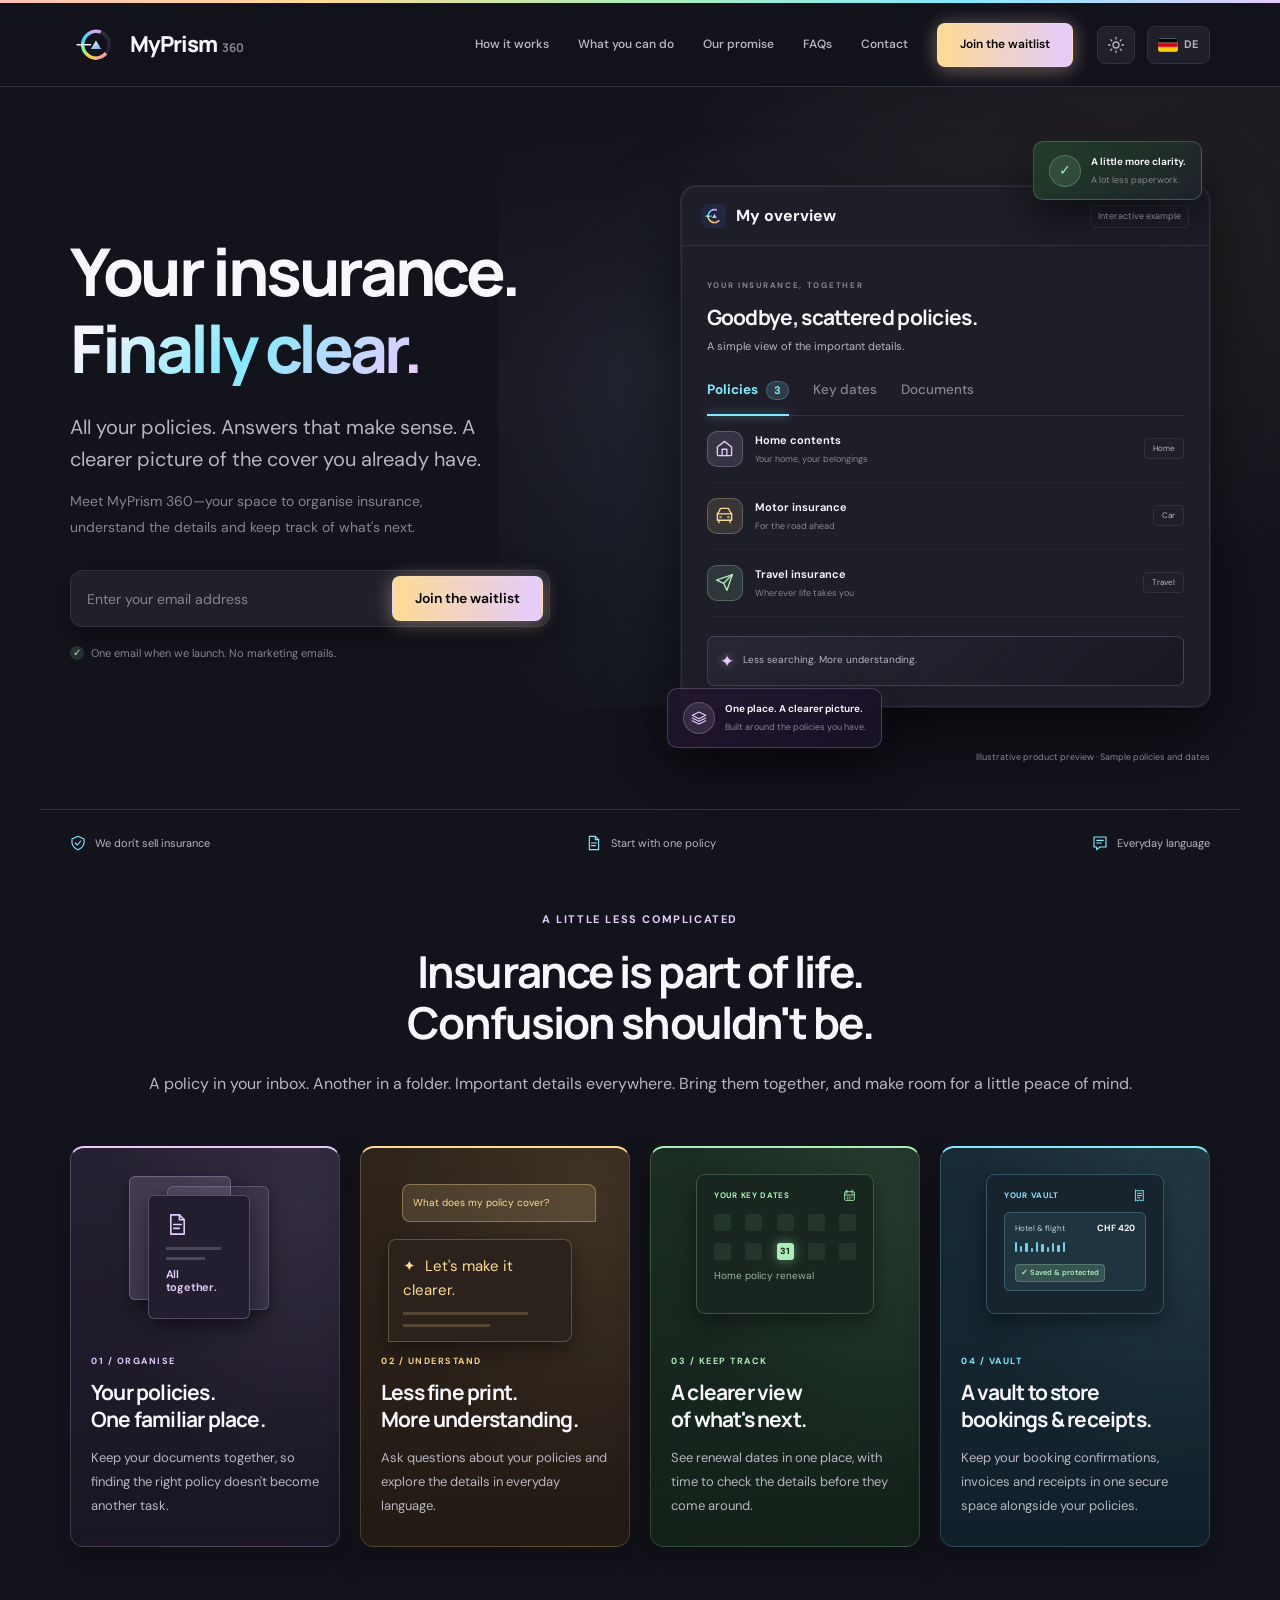
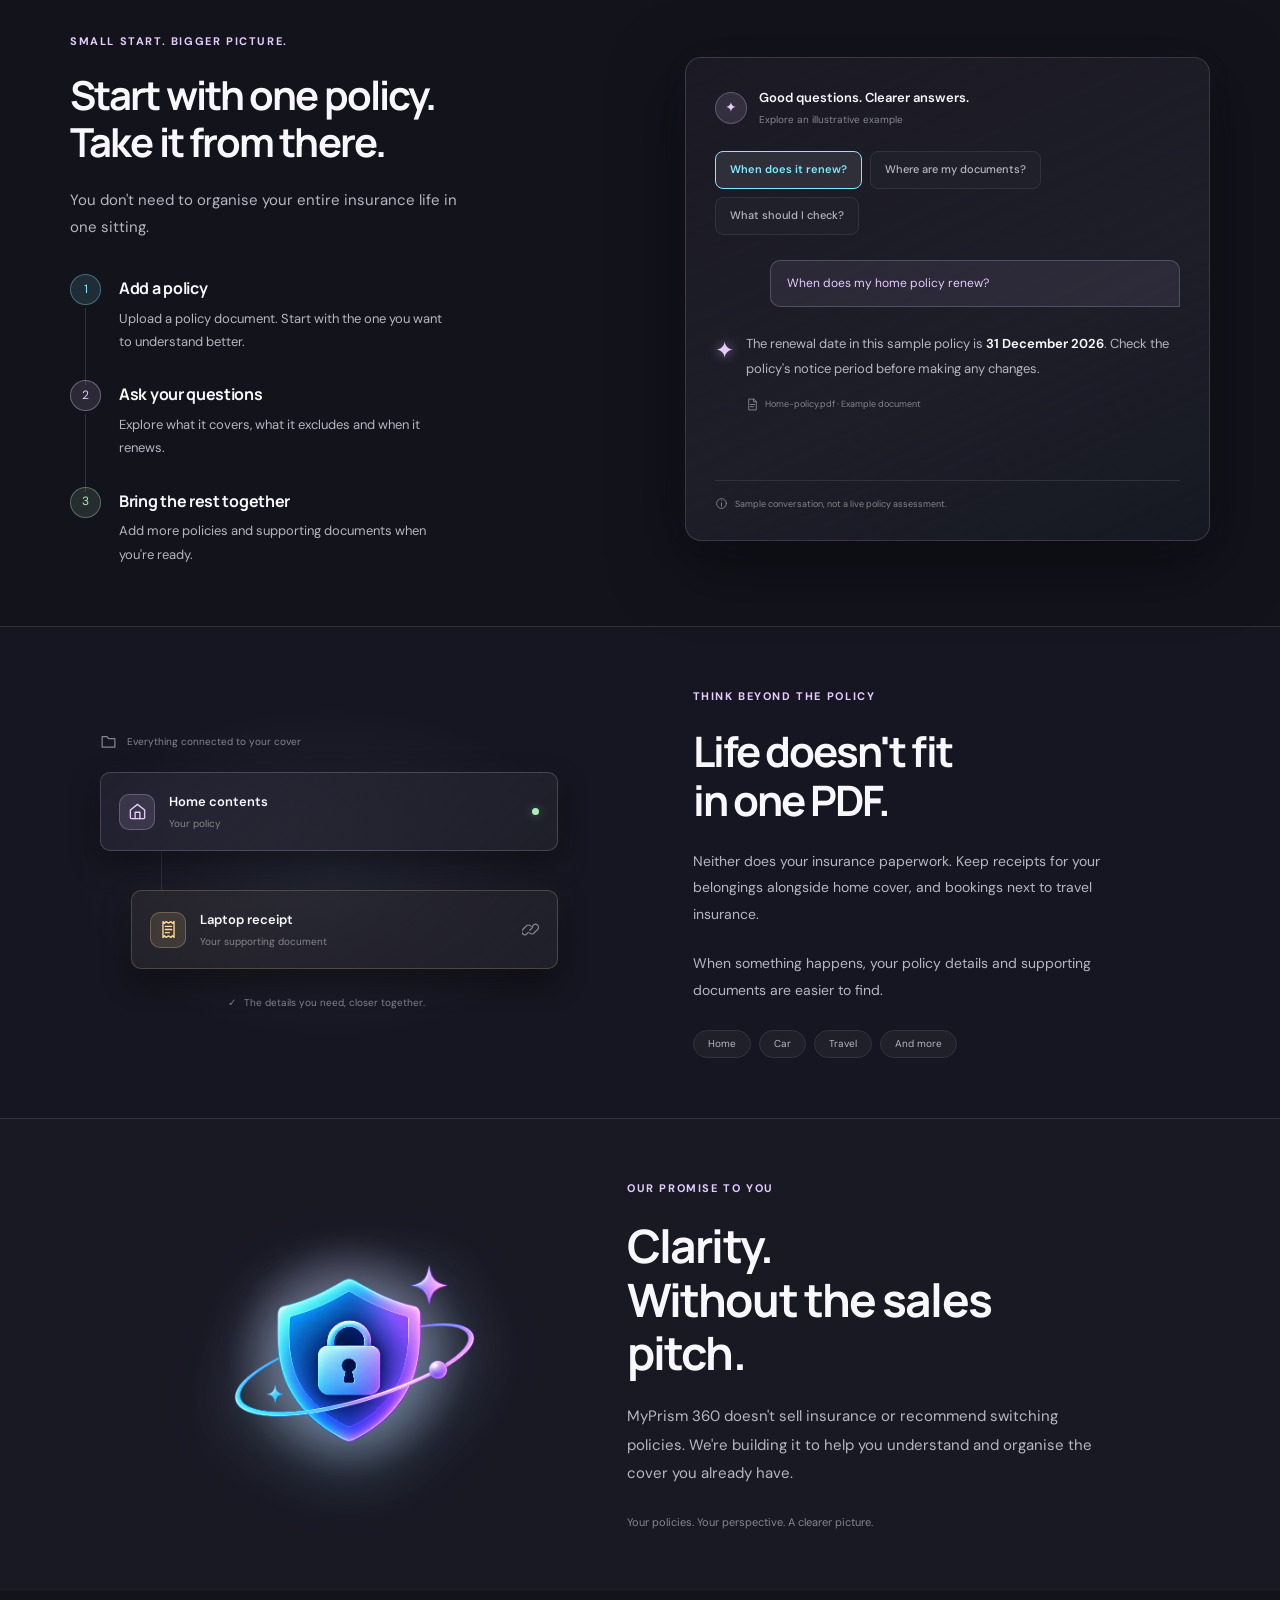
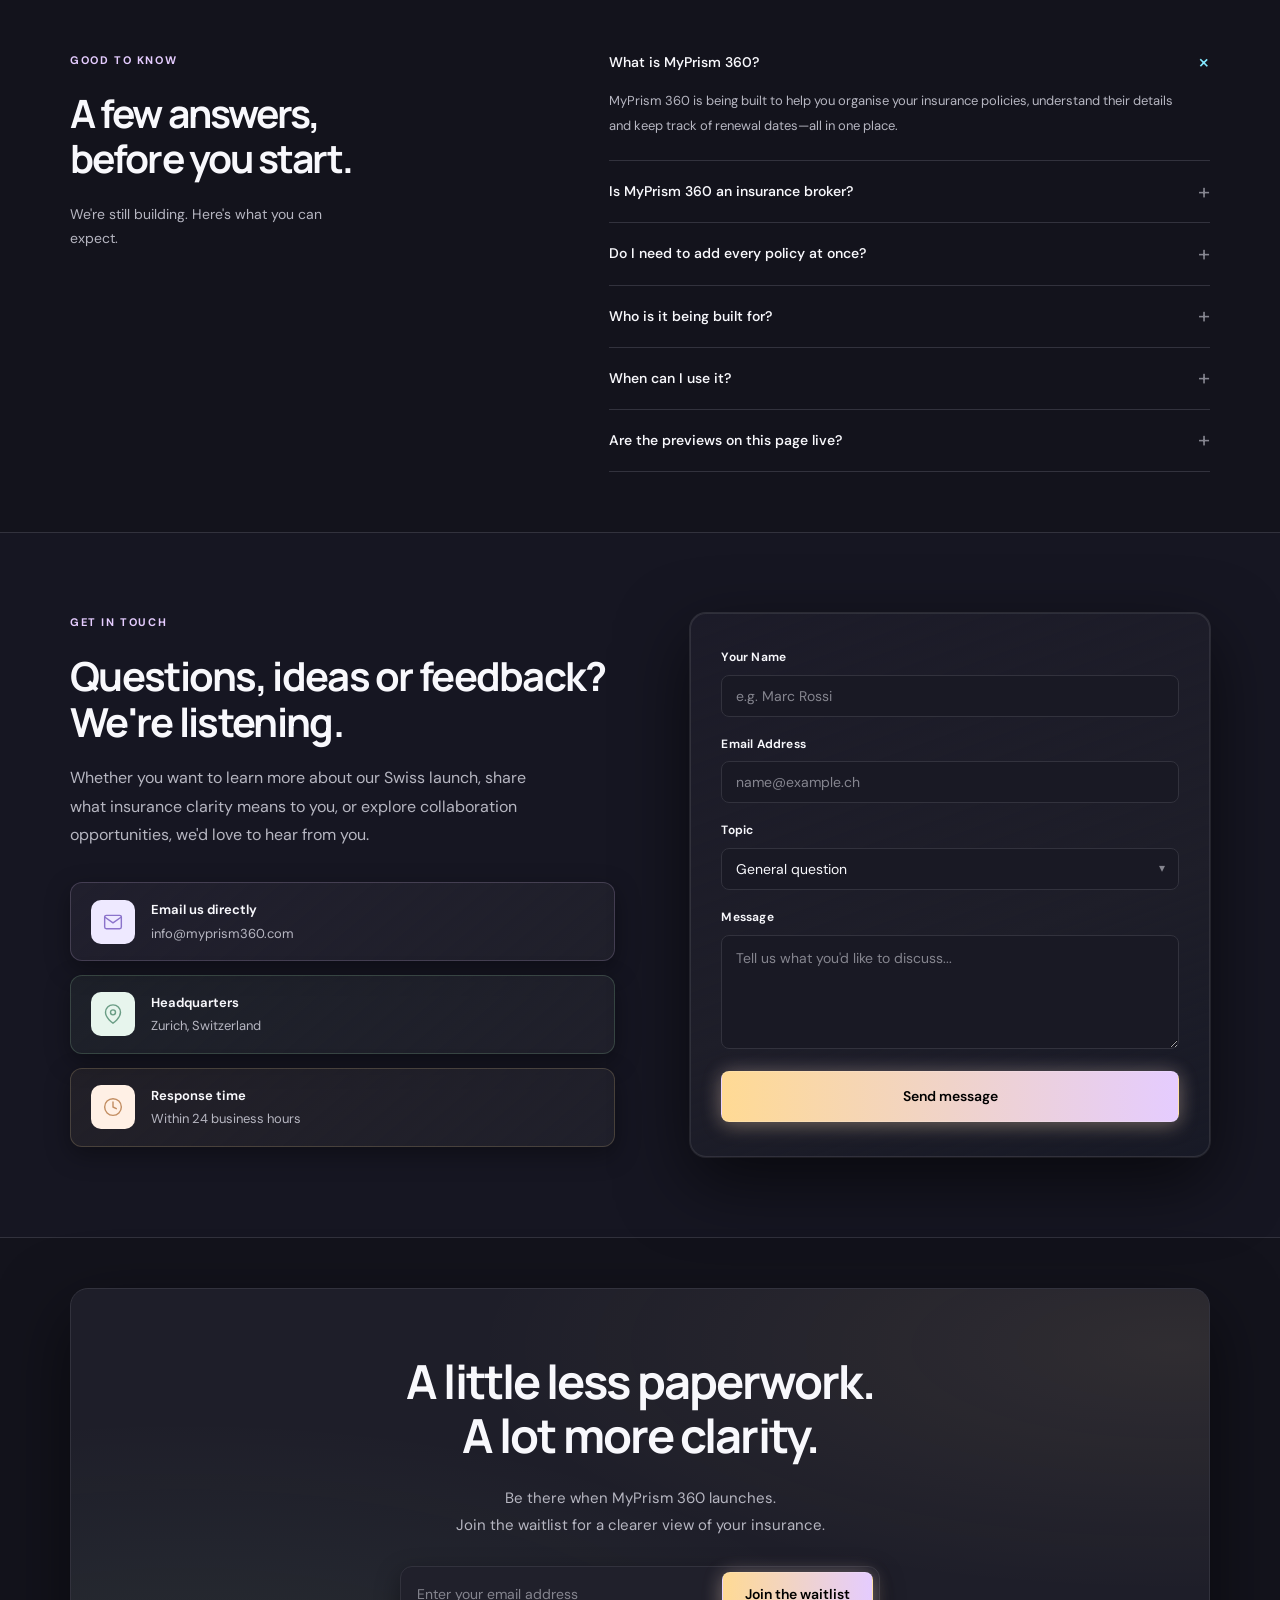
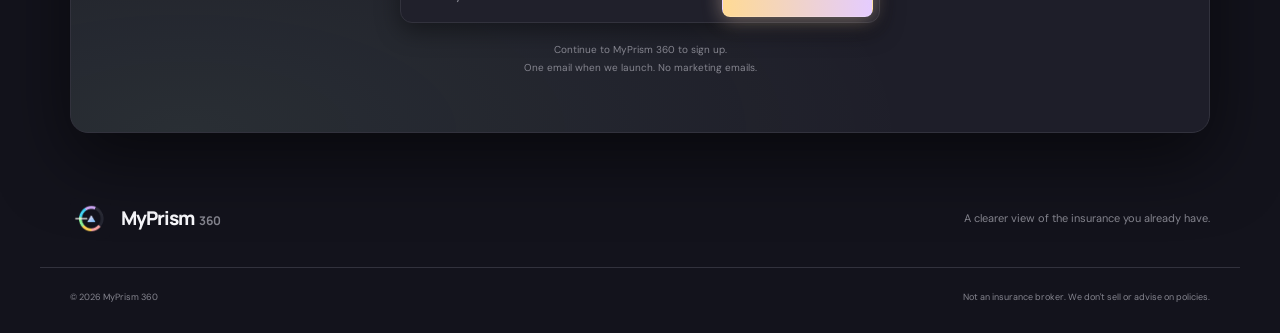
==== commit 1a315954: "Updated email address" ====
--- a/index.html
+++ b/index.html
@@ -701,7 +701,7 @@
                 </div>
                 <div>
                   <strong data-i18n="contact_card1_strong">Email us directly</strong>
-                  <a href="mailto:info@myprism360.ch" class="contact-link">info@myprism360.ch</a>
+                  <a href="mailto:info@myprism360.com" class="contact-link">info@myprism360.com</a>
                 </div>
               </div>
 
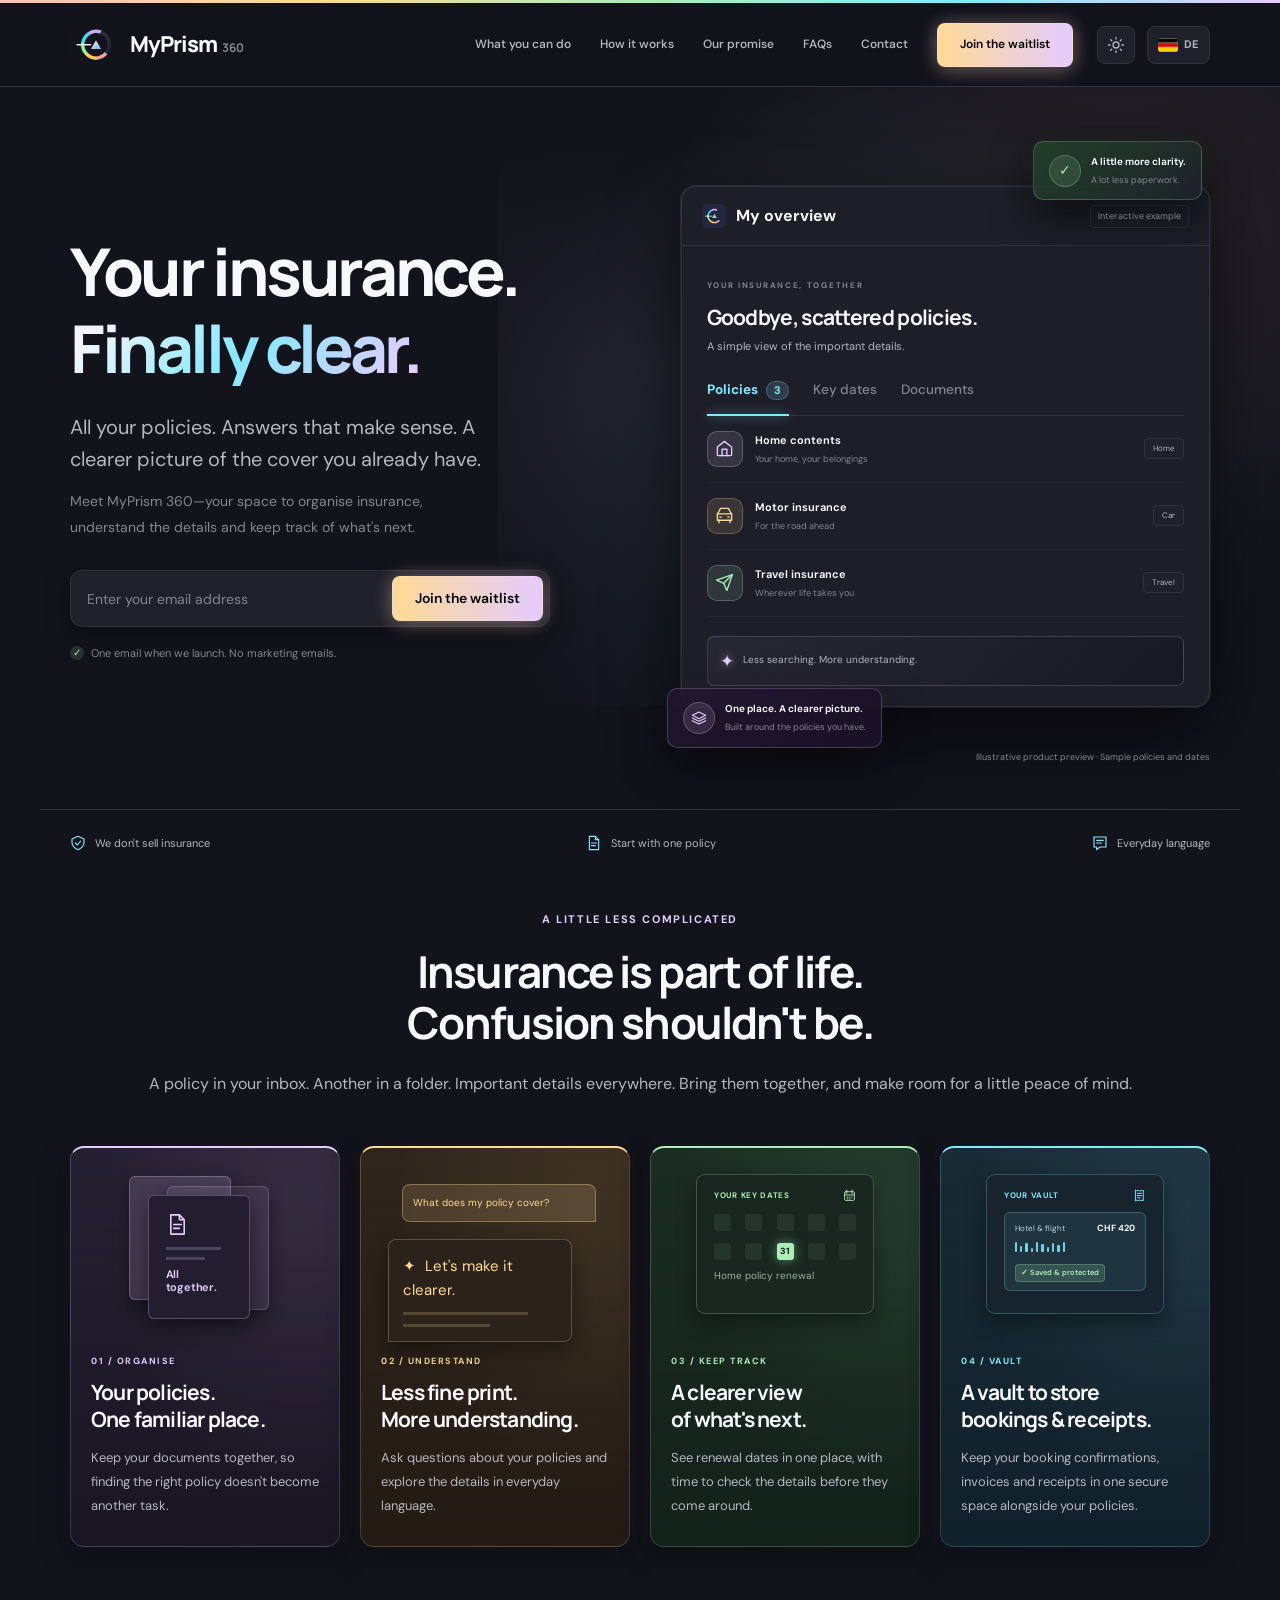
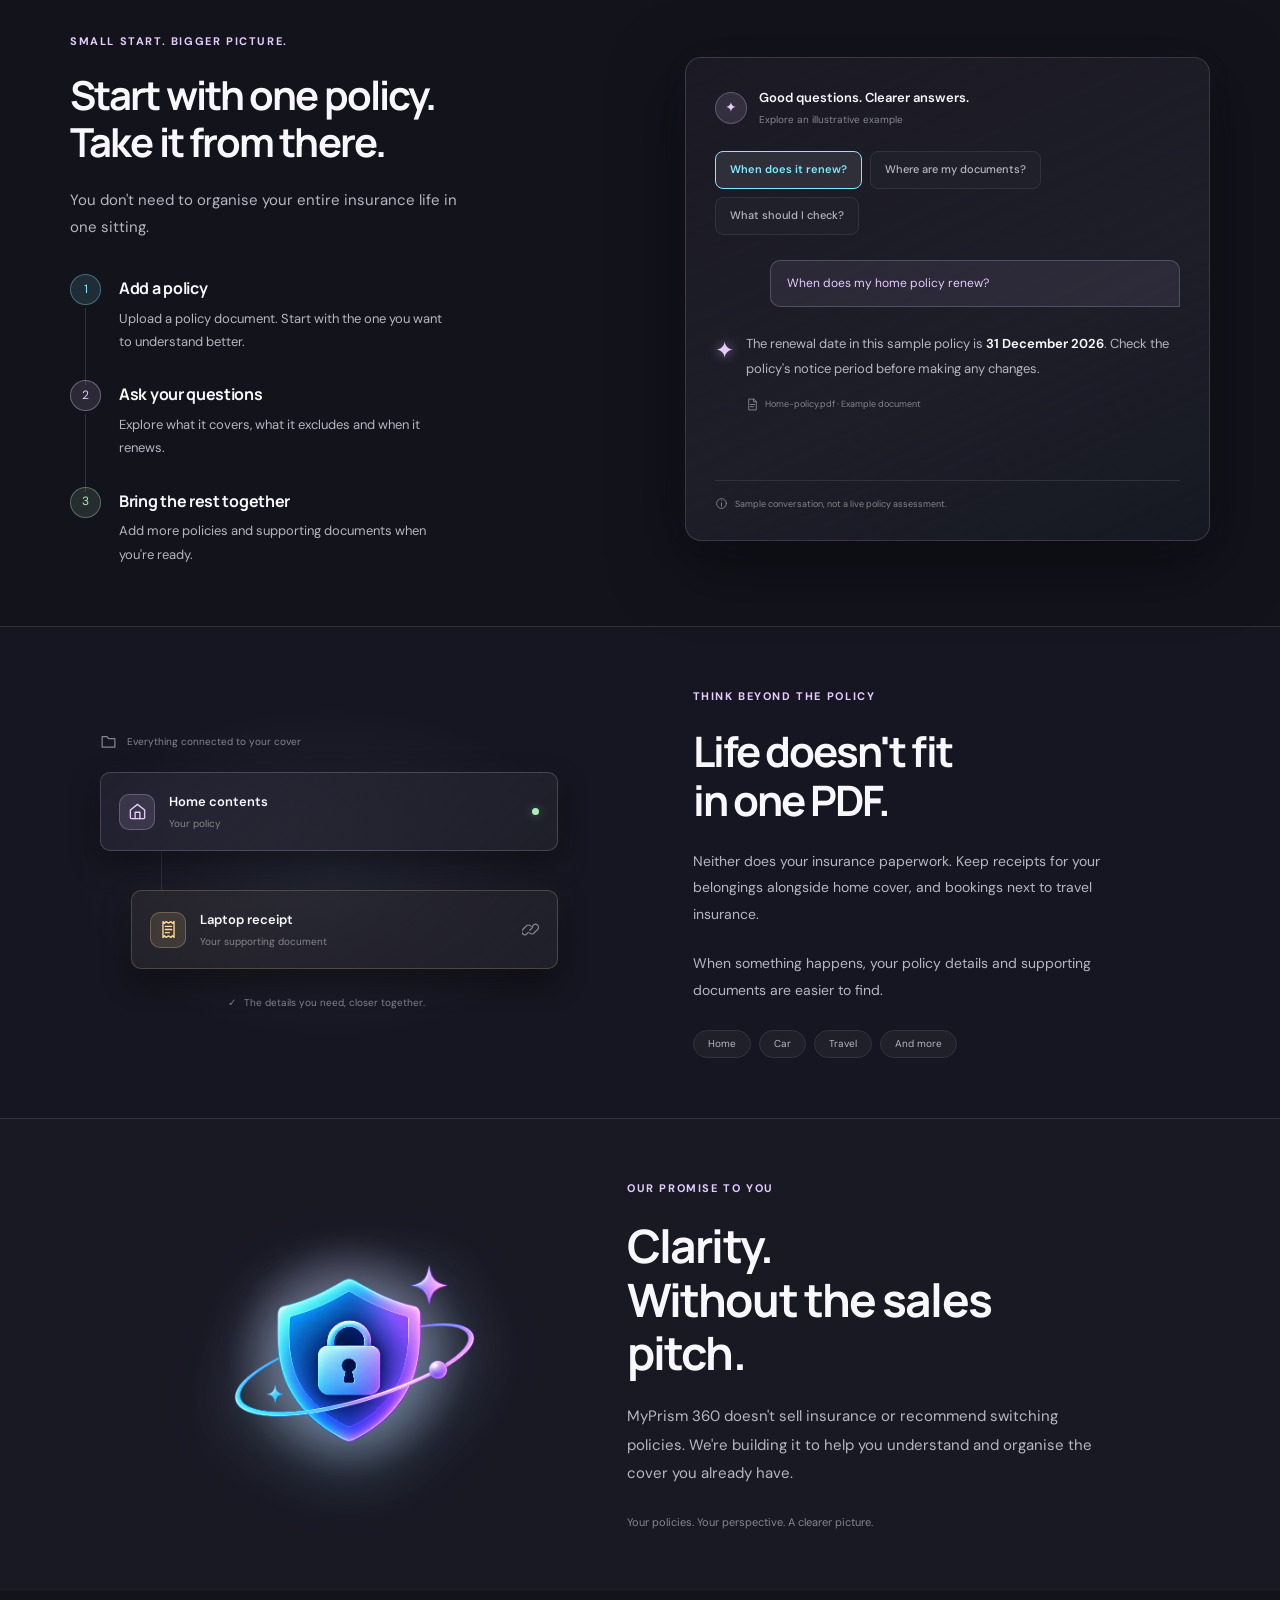
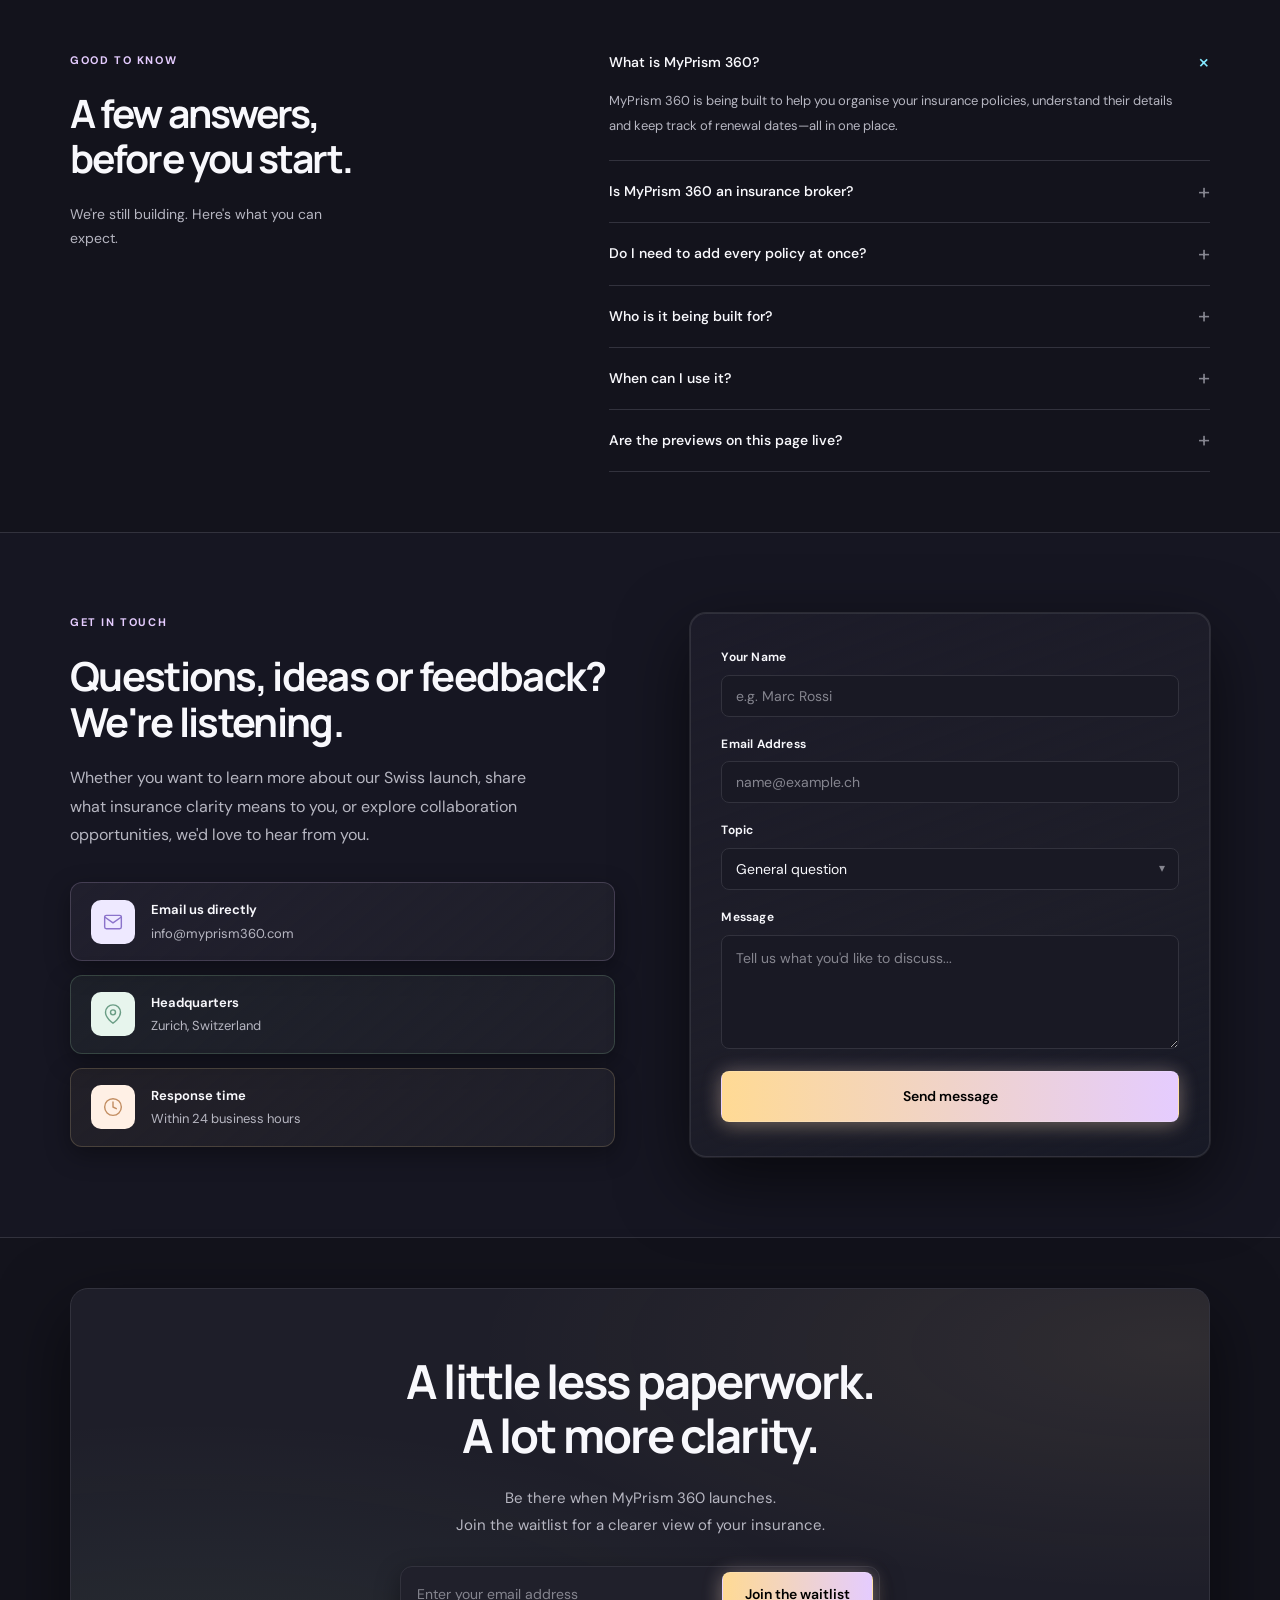
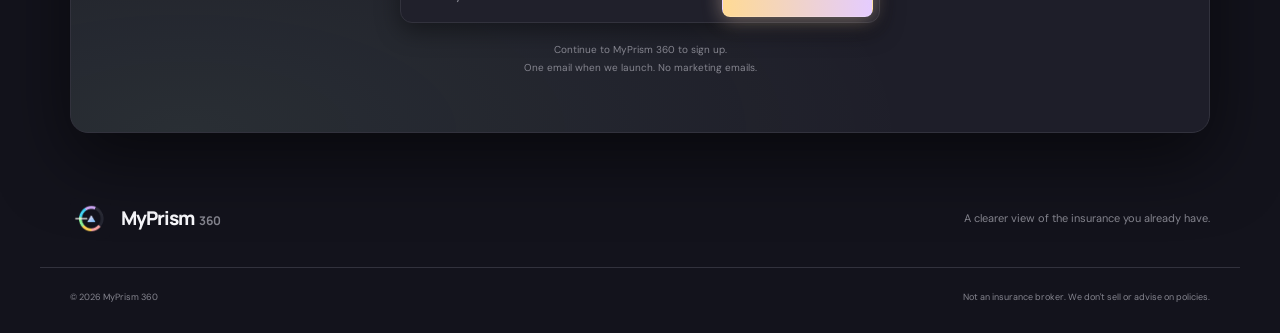
==== commit 412e32bd: "Nav link update" ====
--- a/index.html
+++ b/index.html
@@ -67,8 +67,8 @@
         >
         <div class="header-right">
           <nav id="main-nav" aria-label="Main navigation">
+            <a href="#your-cover" data-i18n="nav_cover">What you can do</a>
             <a href="#how-it-works" data-i18n="nav_how">How it works</a>
-            <a href="#your-cover" data-i18n="nav_cover">What you can do</a>
             <a href="#our-promise" data-i18n="nav_promise">Our promise</a>
             <a href="#faq" data-i18n="nav_faq">FAQs</a>
             <a href="#contact" data-i18n="nav_contact">Contact</a>
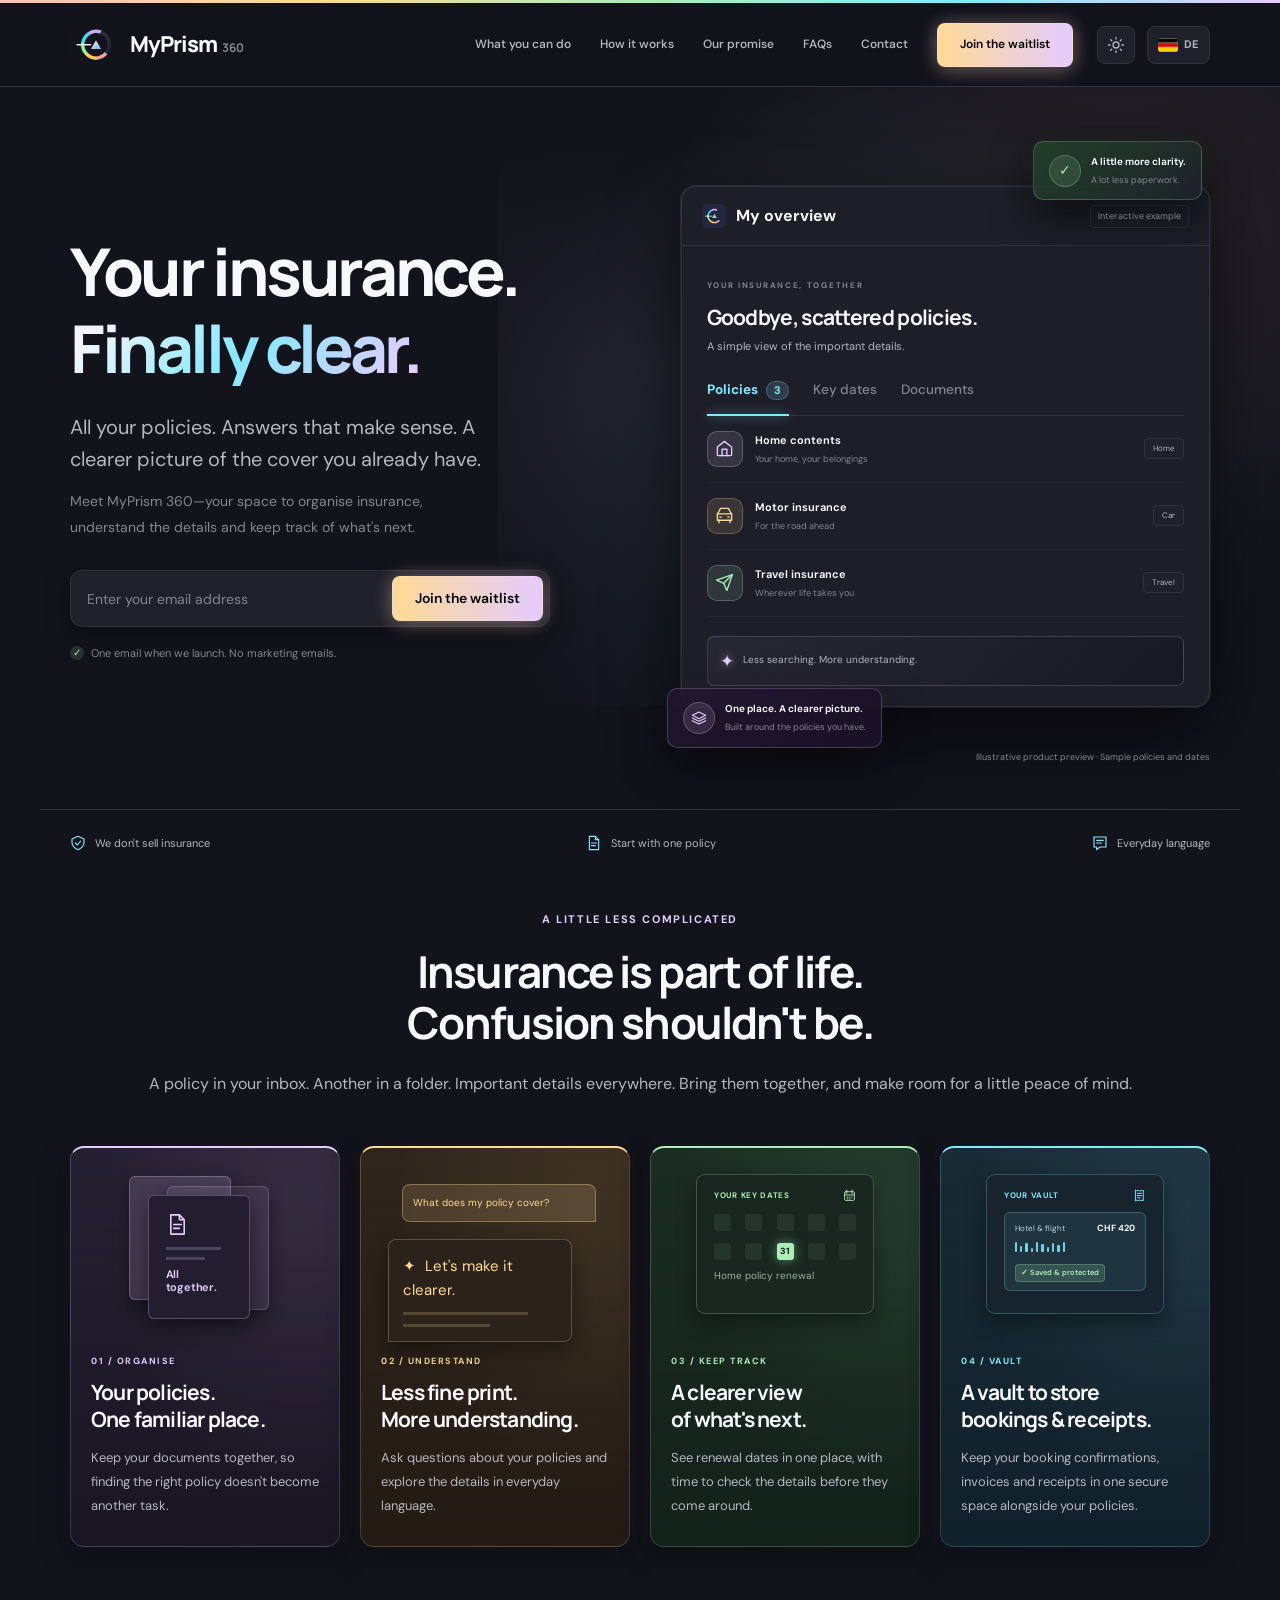
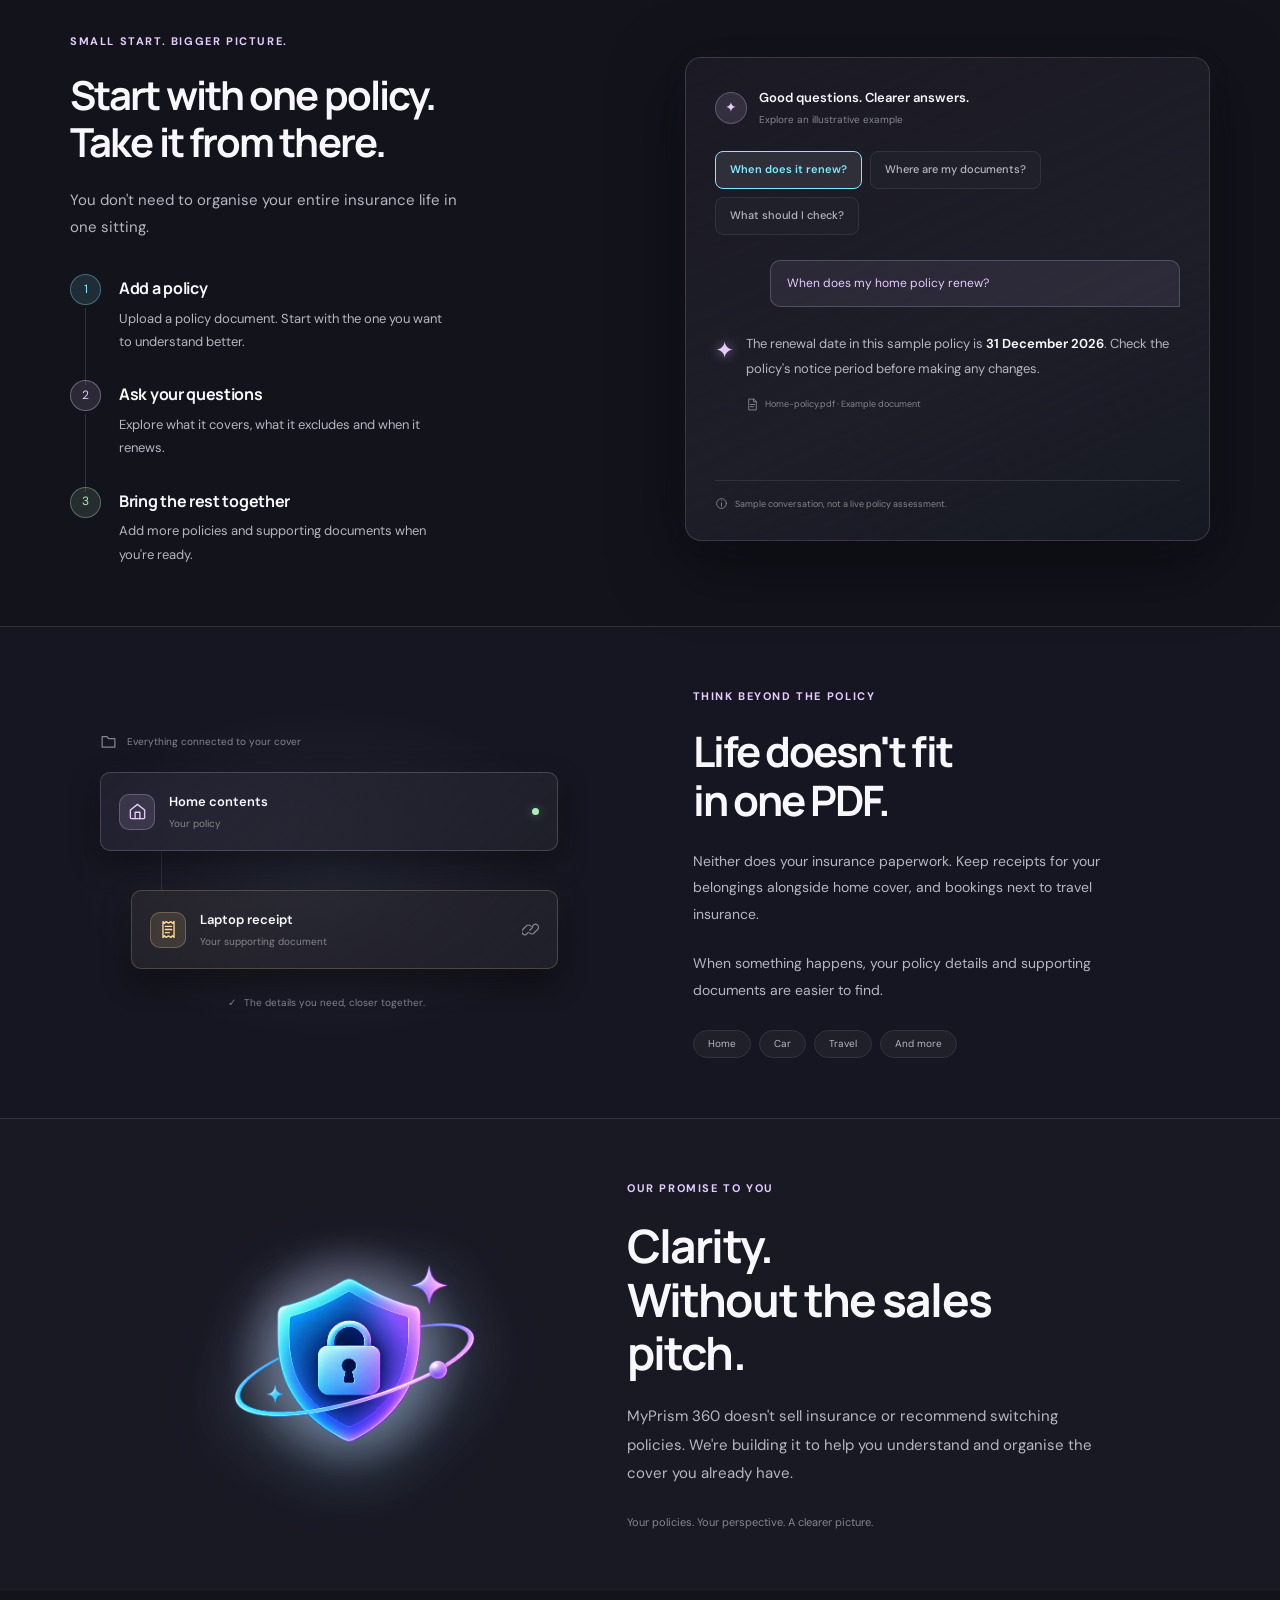
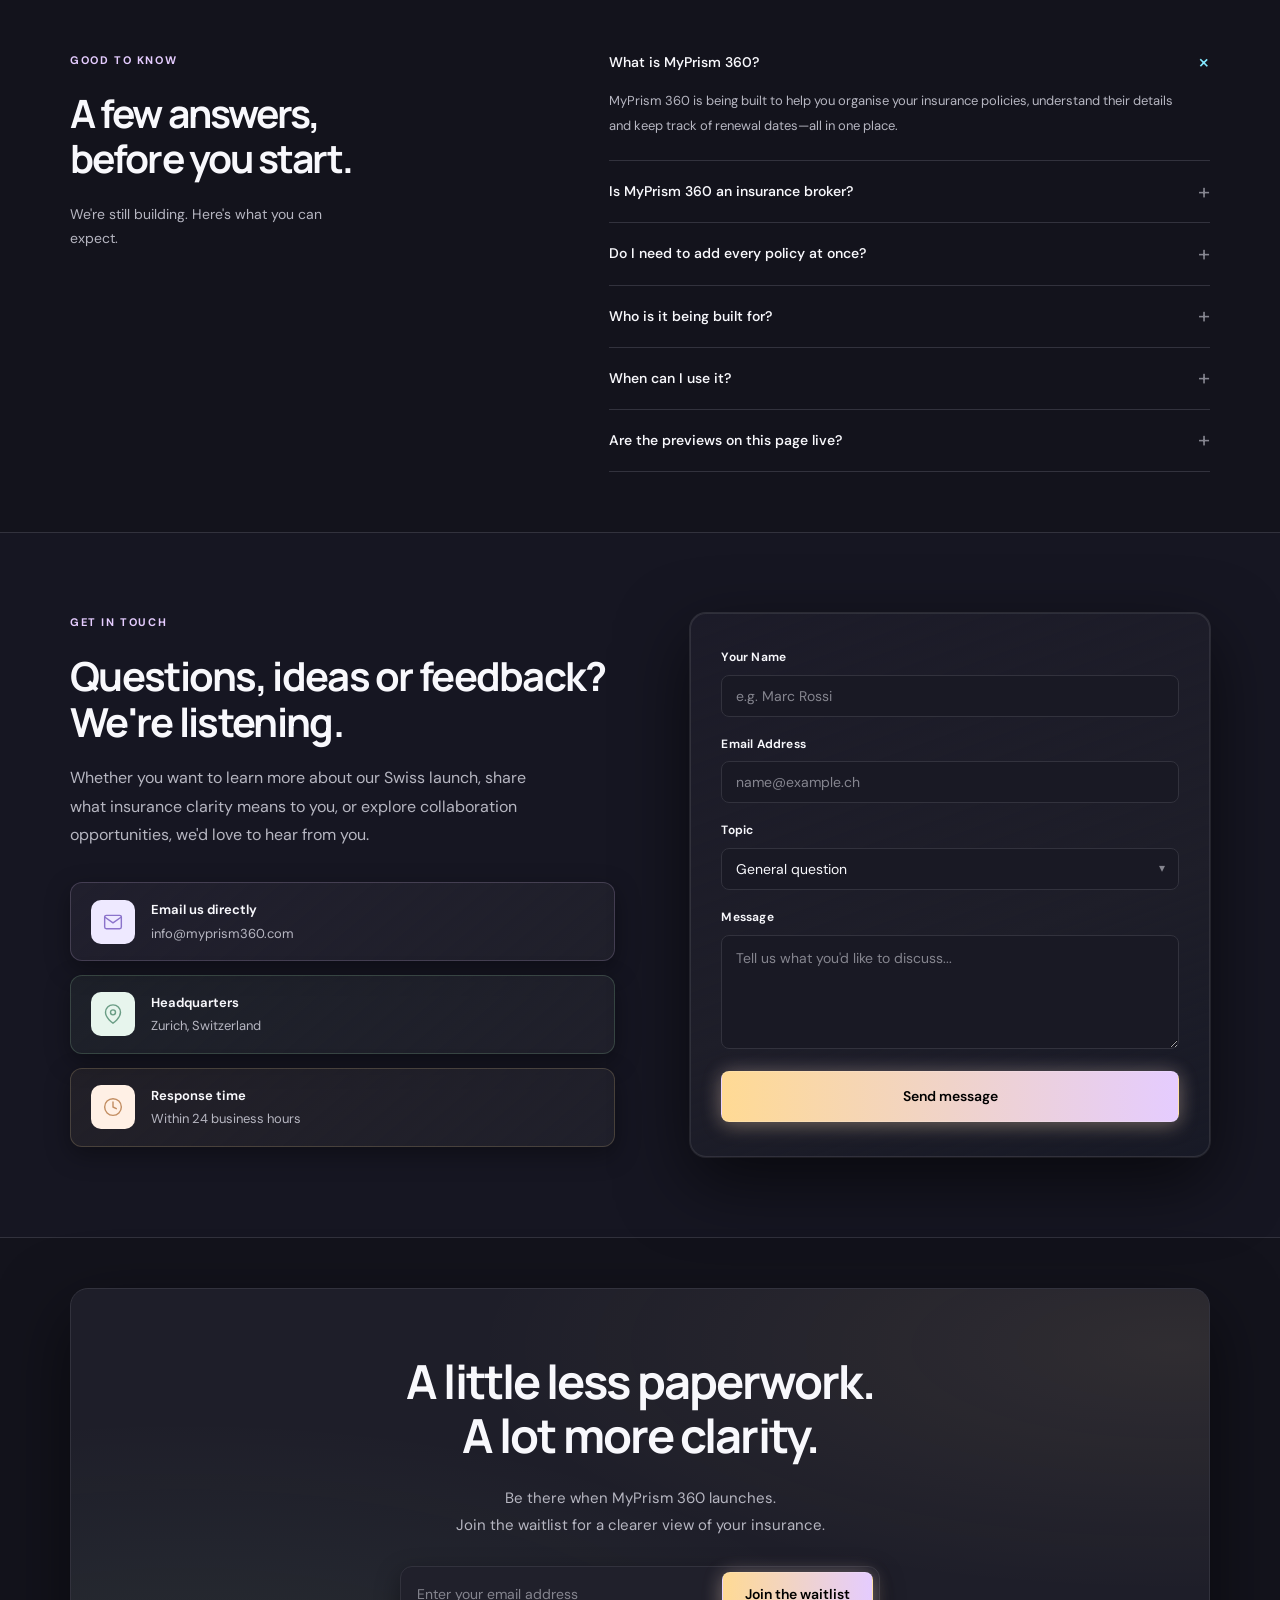
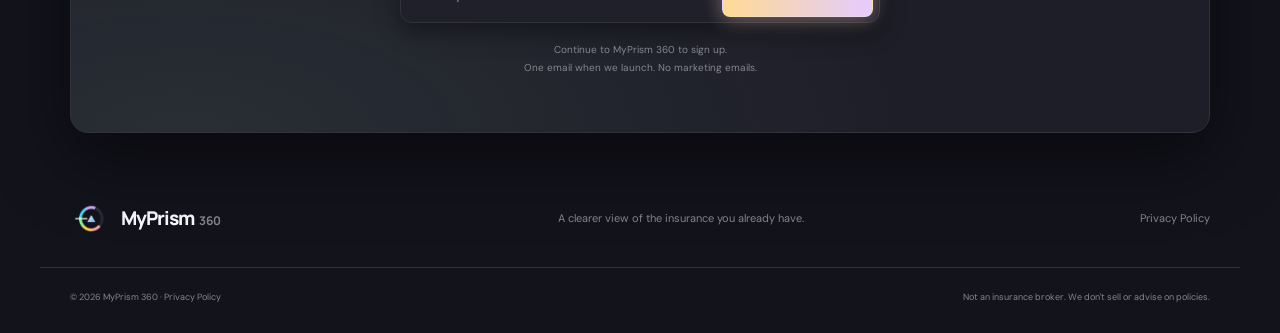
==== commit 773f1796: "Added Privacy Policy Page" ====
--- a/index.html
+++ b/index.html
@@ -855,13 +855,15 @@
           /><span>MyPrism<span class="brand-360">360</span></span></a
         >
         <p data-i18n="footer_tagline">A clearer view of the insurance you already have.</p>
+        <a href="privacy-policy.html" data-i18n="footer_privacy">Privacy Policy</a>
       </div>
       <div class="container footer-bottom">
-        <span>© <span id="year">2026</span> MyPrism 360</span
-        ><span
-        ><span data-i18n="footer_disclaimer"
-          >Not an insurance broker. We don&apos;t sell or advise on
-          policies.</span
+        <span>© <span id="year">2026</span> MyPrism 360 · <a href="privacy-policy.html" class="footer-privacy-inline" data-i18n="footer_privacy">Privacy Policy</a></span>
+        <span
+          ><span data-i18n="footer_disclaimer"
+            >Not an insurance broker. We don&apos;t sell or advise on
+            policies.</span
+          ></span
         >
       </div>
     </footer>
--- a/styles.css
+++ b/styles.css
@@ -5185,3 +5185,611 @@
     0 8px 28px rgba(255, 218, 148, 0.45),
     0 0 28px rgba(229, 204, 255, 0.35);
 }
+
+/* ==========================================================================
+   Privacy Policy Page Styles
+   ========================================================================== */
+.footer-main > a:last-child {
+  transition: color 0.15s ease;
+}
+
+.footer-main > a:last-child:hover,
+.footer-privacy-inline:hover {
+  color: var(--purple);
+  text-decoration: underline;
+}
+
+.footer-privacy-inline {
+  color: inherit;
+  transition: color 0.15s ease;
+}
+
+[data-theme="dark"] .footer-main > a:last-child:hover,
+[data-theme="dark"] .footer-privacy-inline:hover {
+  color: #84e9ff;
+}
+
+/* Language Visibility Rules */
+html[lang="en"] .policy-lang-de {
+  display: none !important;
+}
+
+html[lang="de"] .policy-lang-en {
+  display: none !important;
+}
+
+.policy-lang-switch {
+  display: inline-flex;
+  align-items: center;
+  background: var(--lavender);
+  border: 1px solid rgba(119, 100, 172, 0.2);
+  border-radius: 999px;
+  padding: 3px;
+  gap: 2px;
+  margin-top: 20px;
+}
+
+[data-theme="dark"] .policy-lang-switch {
+  background: #191924;
+  border-color: #32323d;
+}
+
+.policy-lang-btn {
+  display: inline-flex;
+  align-items: center;
+  gap: 6px;
+  padding: 6px 16px;
+  border-radius: 999px;
+  font-size: 12.5px;
+  font-weight: 600;
+  border: none;
+  background: transparent;
+  color: var(--muted);
+  cursor: pointer;
+  transition: all 0.15s ease;
+}
+
+.policy-lang-btn:hover {
+  color: var(--ink);
+}
+
+.policy-lang-btn.active {
+  background: #ffffff;
+  color: var(--ink);
+  box-shadow: 0 2px 8px rgba(0, 0, 0, 0.08);
+}
+
+[data-theme="dark"] .policy-lang-btn.active {
+  background: #20202b;
+  color: #f8f8fc;
+  box-shadow: 0 2px 8px rgba(0, 0, 0, 0.4);
+}
+
+/* Policy Hero */
+.policy-hero-section {
+  position: relative;
+  padding: 64px 0 40px;
+  background: radial-gradient(circle at 50% 0%, rgba(229, 204, 255, 0.25) 0%, transparent 70%);
+  border-bottom: 1px solid var(--line);
+}
+
+[data-theme="dark"] .policy-hero-section {
+  background: radial-gradient(circle at 50% -20%, rgba(132, 233, 255, 0.12) 0%, transparent 65%);
+  border-bottom-color: #32323d;
+}
+
+.policy-breadcrumbs {
+  display: flex;
+  align-items: center;
+  gap: 8px;
+  font-size: 13px;
+  color: var(--muted);
+  margin-bottom: 24px;
+}
+
+.policy-breadcrumbs a {
+  color: var(--muted);
+  transition: color 0.15s ease;
+}
+
+.policy-breadcrumbs a:hover {
+  color: var(--purple);
+}
+
+[data-theme="dark"] .policy-breadcrumbs a:hover {
+  color: #84e9ff;
+}
+
+.policy-breadcrumbs .sep {
+  opacity: 0.4;
+}
+
+.policy-breadcrumbs .current {
+  color: var(--ink);
+  font-weight: 550;
+}
+
+.policy-hero-content {
+  max-width: 840px;
+}
+
+.policy-hero-content h1 {
+  font-size: clamp(34px, 4.5vw, 52px);
+  font-weight: 750;
+  letter-spacing: -2px;
+  line-height: 1.15;
+  color: var(--ink);
+  margin-bottom: 16px;
+}
+
+.policy-hero-lead {
+  font-size: 17px;
+  line-height: 1.65;
+  color: var(--muted);
+  margin-bottom: 24px;
+}
+
+.policy-meta-bar {
+  display: flex;
+  flex-wrap: wrap;
+  align-items: center;
+  gap: 12px;
+}
+
+.policy-meta-pill {
+  display: inline-flex;
+  align-items: center;
+  gap: 8px;
+  padding: 6px 14px;
+  border-radius: 999px;
+  font-size: 12px;
+  font-weight: 550;
+  background: #f0ecff;
+  color: #433177;
+  border: 1px solid rgba(119, 100, 172, 0.2);
+}
+
+[data-theme="dark"] .policy-meta-pill {
+  background: rgba(229, 204, 255, 0.1);
+  color: #e5ccff;
+  border-color: rgba(229, 204, 255, 0.2);
+}
+
+.policy-meta-pill.accent {
+  background: #e8f7ef;
+  color: #1a6237;
+  border-color: rgba(46, 133, 64, 0.2);
+}
+
+[data-theme="dark"] .policy-meta-pill.accent {
+  background: rgba(171, 238, 184, 0.1);
+  color: #abeeb8;
+  border-color: rgba(171, 238, 184, 0.2);
+}
+
+/* Policy Layout */
+.policy-body-section {
+  padding: 48px 0 96px;
+}
+
+.policy-grid {
+  display: grid;
+  grid-template-columns: 280px minmax(0, 1fr);
+  gap: 48px;
+  align-items: start;
+}
+
+/* Policy Sidebar / TOC */
+.policy-sidebar {
+  position: sticky;
+  top: 100px;
+  background: #ffffff;
+  border: 1px solid #e8e9ef;
+  border-radius: 14px;
+  padding: 24px 20px;
+  max-height: calc(100vh - 120px);
+  overflow-y: auto;
+  box-shadow: 0 4px 18px rgba(0, 0, 0, 0.03);
+}
+
+[data-theme="dark"] .policy-sidebar {
+  background: #1e1e29;
+  border-color: #32323d;
+  box-shadow: 0 10px 30px rgba(0, 0, 0, 0.35);
+}
+
+.policy-sidebar-title {
+  font-family: var(--heading);
+  font-size: 11px;
+  font-weight: 750;
+  letter-spacing: 1.2px;
+  text-transform: uppercase;
+  color: var(--muted);
+  padding-bottom: 12px;
+  margin-bottom: 12px;
+  border-bottom: 1px solid var(--line);
+}
+
+.policy-toc-nav {
+  display: flex;
+  flex-direction: column;
+  gap: 3px;
+}
+
+.policy-toc-link {
+  display: block;
+  font-size: 12.5px;
+  line-height: 1.45;
+  color: var(--muted);
+  padding: 6px 10px;
+  border-radius: 6px;
+  transition: all 0.15s ease;
+  text-decoration: none;
+}
+
+.policy-toc-link:hover,
+.policy-toc-link.active {
+  color: var(--ink);
+  background: rgba(50, 100, 161, 0.08);
+}
+
+[data-theme="dark"] .policy-toc-link:hover,
+[data-theme="dark"] .policy-toc-link.active {
+  color: #ffffff;
+  background: rgba(132, 233, 255, 0.1);
+}
+
+.policy-back-btn {
+  display: inline-flex;
+  align-items: center;
+  gap: 8px;
+  margin-top: 18px;
+  padding-top: 14px;
+  border-top: 1px solid var(--line);
+  font-size: 12px;
+  font-weight: 600;
+  color: var(--purple);
+  width: 100%;
+  transition: color 0.15s ease;
+}
+
+[data-theme="dark"] .policy-back-btn {
+  color: #84e9ff;
+}
+
+/* Policy Main Article */
+.policy-article {
+  background: #ffffff;
+  border: 1px solid #e8e9ef;
+  border-radius: 16px;
+  padding: 48px;
+  box-shadow: 0 4px 24px rgba(0, 0, 0, 0.03);
+}
+
+[data-theme="dark"] .policy-article {
+  background: #1e1e29;
+  border-color: #32323d;
+  box-shadow: 0 16px 40px rgba(0, 0, 0, 0.4);
+}
+
+.policy-section {
+  padding-bottom: 36px;
+  margin-bottom: 36px;
+  border-bottom: 1px solid var(--line);
+  scroll-margin-top: 110px;
+}
+
+.policy-section:last-of-type {
+  border-bottom: none;
+  padding-bottom: 0;
+  margin-bottom: 0;
+}
+
+.policy-section-num {
+  display: inline-block;
+  font-size: 13px;
+  font-weight: 700;
+  color: #7764ac;
+  letter-spacing: 0.5px;
+  margin-bottom: 6px;
+}
+
+[data-theme="dark"] .policy-section-num {
+  color: #e5ccff;
+}
+
+.policy-section h2 {
+  font-size: 24px;
+  font-weight: 750;
+  letter-spacing: -0.8px;
+  margin-bottom: 16px;
+  color: var(--ink);
+}
+
+.policy-section h3 {
+  font-size: 17px;
+  font-weight: 700;
+  letter-spacing: -0.3px;
+  margin-top: 24px;
+  margin-bottom: 10px;
+  color: var(--ink);
+}
+
+.policy-section p {
+  color: var(--muted);
+  font-size: 15px;
+  line-height: 1.75;
+  margin-bottom: 14px;
+}
+
+[data-theme="dark"] .policy-section p {
+  color: #b6b6c1;
+}
+
+.policy-section p strong {
+  color: var(--ink);
+}
+
+.policy-section ul {
+  margin: 10px 0 18px 24px;
+  padding: 0;
+  color: var(--muted);
+  font-size: 15px;
+  line-height: 1.75;
+}
+
+[data-theme="dark"] .policy-section ul {
+  color: #b6b6c1;
+}
+
+.policy-section li {
+  margin-bottom: 8px;
+}
+
+.policy-section li strong {
+  color: var(--ink);
+}
+
+/* Callout Boxes */
+.policy-callout {
+  background: #fbf9ff;
+  border-left: 4px solid #7764ac;
+  border-radius: 0 10px 10px 0;
+  padding: 16px 20px;
+  margin: 20px 0;
+}
+
+[data-theme="dark"] .policy-callout {
+  background: rgba(229, 204, 255, 0.06);
+  border-left-color: var(--spectrum-violet);
+}
+
+.policy-callout.warning {
+  background: #fffaf0;
+  border-left-color: #f59e0b;
+}
+
+[data-theme="dark"] .policy-callout.warning {
+  background: rgba(255, 218, 148, 0.08);
+  border-left-color: var(--spectrum-amber);
+}
+
+.policy-callout.info {
+  background: #f0f7ff;
+  border-left-color: #3264a1;
+}
+
+[data-theme="dark"] .policy-callout.info {
+  background: rgba(132, 233, 255, 0.08);
+  border-left-color: var(--spectrum-blue);
+}
+
+.policy-callout p {
+  margin: 0;
+  font-size: 14px;
+  line-height: 1.65;
+}
+
+.policy-callout p strong {
+  color: var(--ink);
+}
+
+/* Technology Cards Grid */
+.policy-tech-grid {
+  display: grid;
+  grid-template-columns: repeat(auto-fill, minmax(240px, 1fr));
+  gap: 14px;
+  margin: 22px 0;
+}
+
+.policy-tech-item {
+  background: #f8f8fc;
+  border: 1px solid var(--line);
+  border-radius: 10px;
+  padding: 16px 18px;
+  transition: border-color 0.15s ease, transform 0.15s ease;
+}
+
+.policy-tech-item:hover {
+  border-color: #c7c0db;
+  transform: translateY(-1px);
+}
+
+[data-theme="dark"] .policy-tech-item {
+  background: #191924;
+  border-color: #32323d;
+}
+
+[data-theme="dark"] .policy-tech-item:hover {
+  border-color: rgba(132, 233, 255, 0.35);
+}
+
+.policy-tech-item .tech-label {
+  font-size: 11px;
+  font-weight: 700;
+  text-transform: uppercase;
+  letter-spacing: 0.8px;
+  color: #7764ac;
+  margin-bottom: 4px;
+  display: block;
+}
+
+[data-theme="dark"] .policy-tech-item .tech-label {
+  color: #e5ccff;
+}
+
+.policy-tech-item strong {
+  display: block;
+  font-size: 14px;
+  font-weight: 700;
+  color: var(--ink);
+  margin-bottom: 6px;
+}
+
+.policy-tech-item p {
+  font-size: 13px;
+  line-height: 1.55;
+  color: var(--muted);
+  margin: 0;
+}
+
+/* Security Cards Grid */
+.policy-security-grid {
+  display: grid;
+  grid-template-columns: repeat(auto-fill, minmax(240px, 1fr));
+  gap: 12px;
+  margin: 20px 0;
+}
+
+.policy-security-card {
+  display: flex;
+  align-items: flex-start;
+  gap: 12px;
+  background: #f8f8fc;
+  border: 1px solid var(--line);
+  border-radius: 10px;
+  padding: 14px;
+}
+
+[data-theme="dark"] .policy-security-card {
+  background: #191924;
+  border-color: #32323d;
+}
+
+.policy-security-icon {
+  width: 32px;
+  height: 32px;
+  border-radius: 8px;
+  background: rgba(171, 238, 184, 0.2);
+  color: #1a6237;
+  display: grid;
+  place-items: center;
+  flex-shrink: 0;
+}
+
+[data-theme="dark"] .policy-security-icon {
+  background: rgba(171, 238, 184, 0.12);
+  color: #abeeb8;
+}
+
+.policy-security-icon svg {
+  width: 18px;
+  height: 18px;
+}
+
+.policy-security-card strong {
+  display: block;
+  font-size: 13px;
+  color: var(--ink);
+  margin-bottom: 2px;
+}
+
+.policy-security-card span {
+  font-size: 12px;
+  color: var(--muted);
+  line-height: 1.45;
+}
+
+/* Company / Contact Details Card */
+.policy-contact-card {
+  display: grid;
+  grid-template-columns: repeat(auto-fit, minmax(200px, 1fr));
+  gap: 16px;
+  background: #f8f8fc;
+  border: 1px solid var(--line);
+  border-radius: 12px;
+  padding: 24px;
+  margin: 20px 0;
+}
+
+[data-theme="dark"] .policy-contact-card {
+  background: #191924;
+  border-color: #32323d;
+}
+
+.policy-contact-col strong {
+  display: block;
+  font-size: 11px;
+  text-transform: uppercase;
+  letter-spacing: 0.8px;
+  color: var(--muted);
+  margin-bottom: 4px;
+}
+
+.policy-contact-col p {
+  margin: 0;
+  font-size: 14.5px;
+  color: var(--ink);
+  font-weight: 550;
+}
+
+.policy-contact-col a {
+  color: var(--purple);
+  text-decoration: underline;
+  transition: color 0.15s ease;
+}
+
+[data-theme="dark"] .policy-contact-col a {
+  color: #84e9ff;
+}
+
+/* Responsive */
+@media (max-width: 960px) {
+  .policy-grid {
+    grid-template-columns: 1fr;
+    gap: 32px;
+  }
+  .policy-sidebar {
+    position: static;
+    max-height: none;
+    padding: 18px;
+  }
+  .policy-toc-nav {
+    display: grid;
+    grid-template-columns: repeat(auto-fill, minmax(200px, 1fr));
+    gap: 4px;
+  }
+  .policy-article {
+    padding: 32px 24px;
+  }
+}
+
+@media (max-width: 600px) {
+  .policy-hero-section {
+    padding: 40px 0 28px;
+  }
+  .policy-article {
+    padding: 24px 16px;
+  }
+  .policy-toc-nav {
+    grid-template-columns: 1fr;
+  }
+  .policy-tech-grid,
+  .policy-security-grid {
+    grid-template-columns: 1fr;
+  }
+  .policy-contact-card {
+    grid-template-columns: 1fr;
+    padding: 16px;
+  }
+}
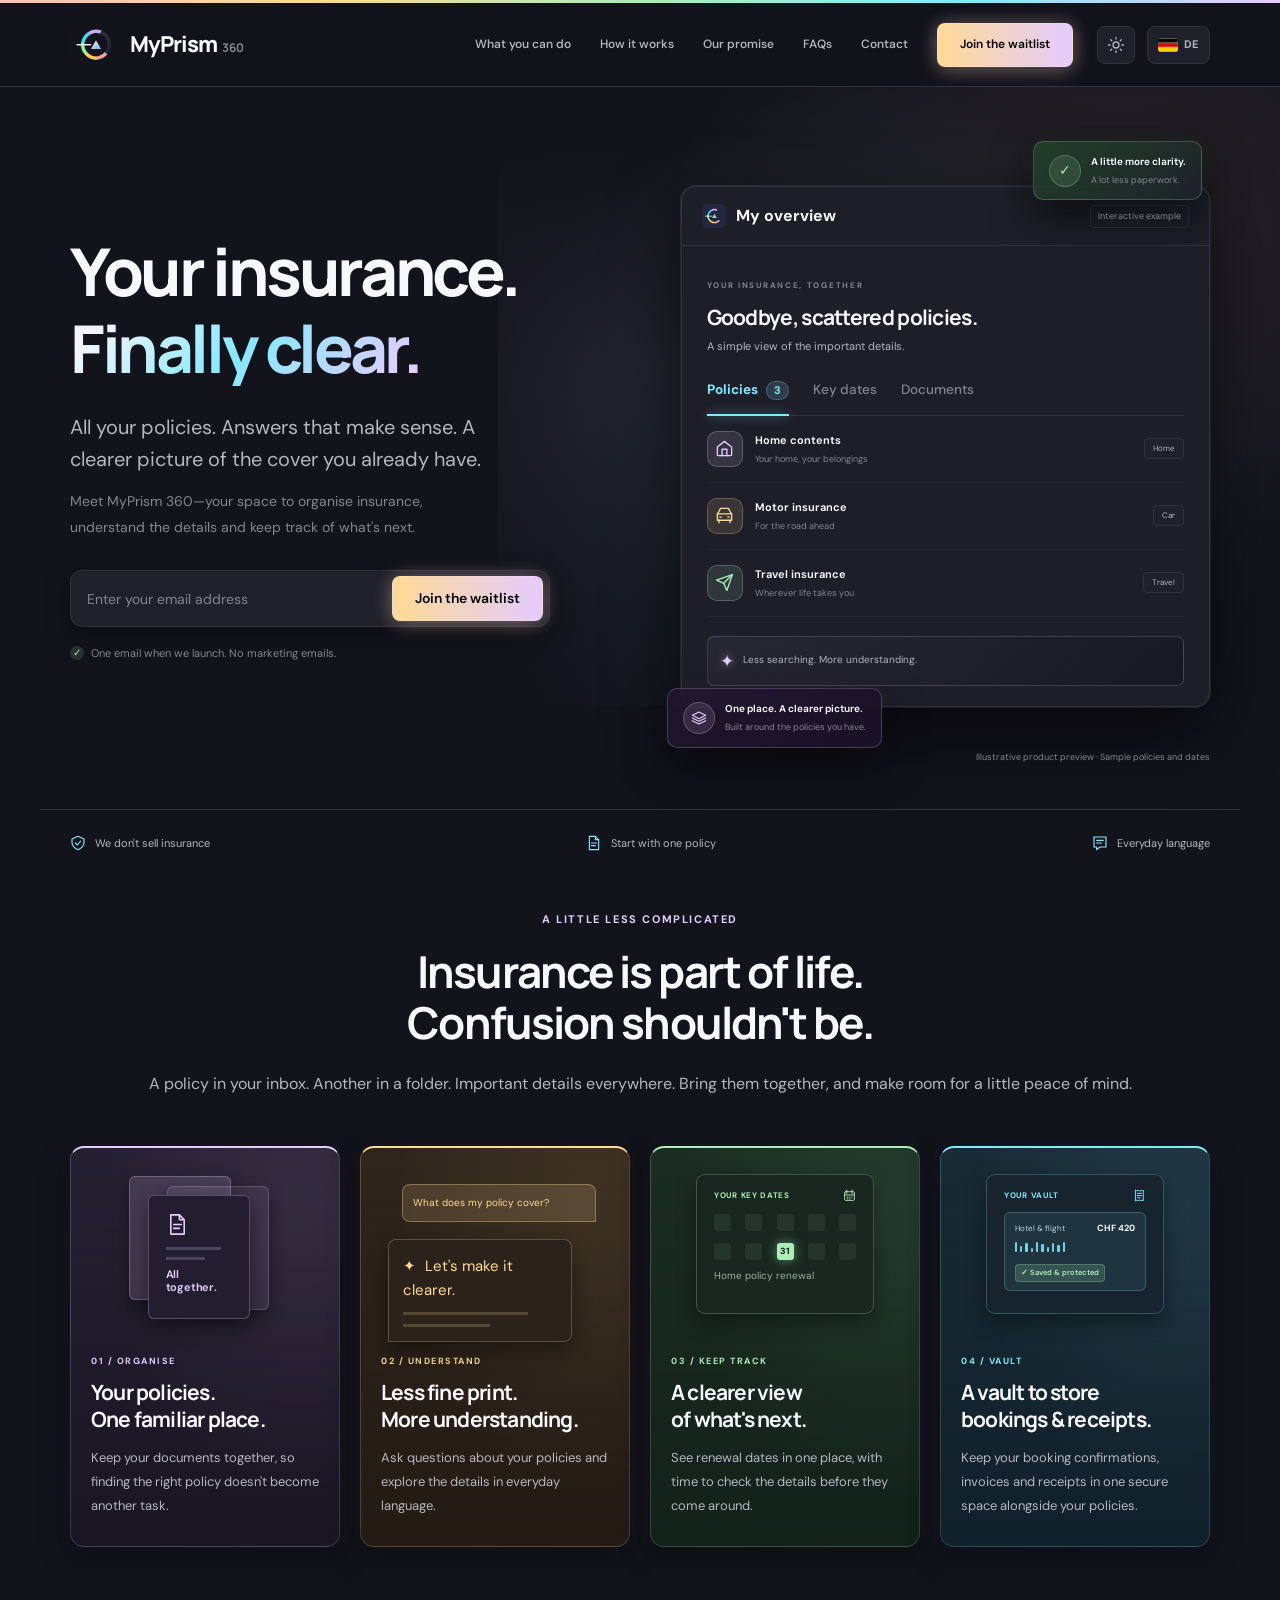
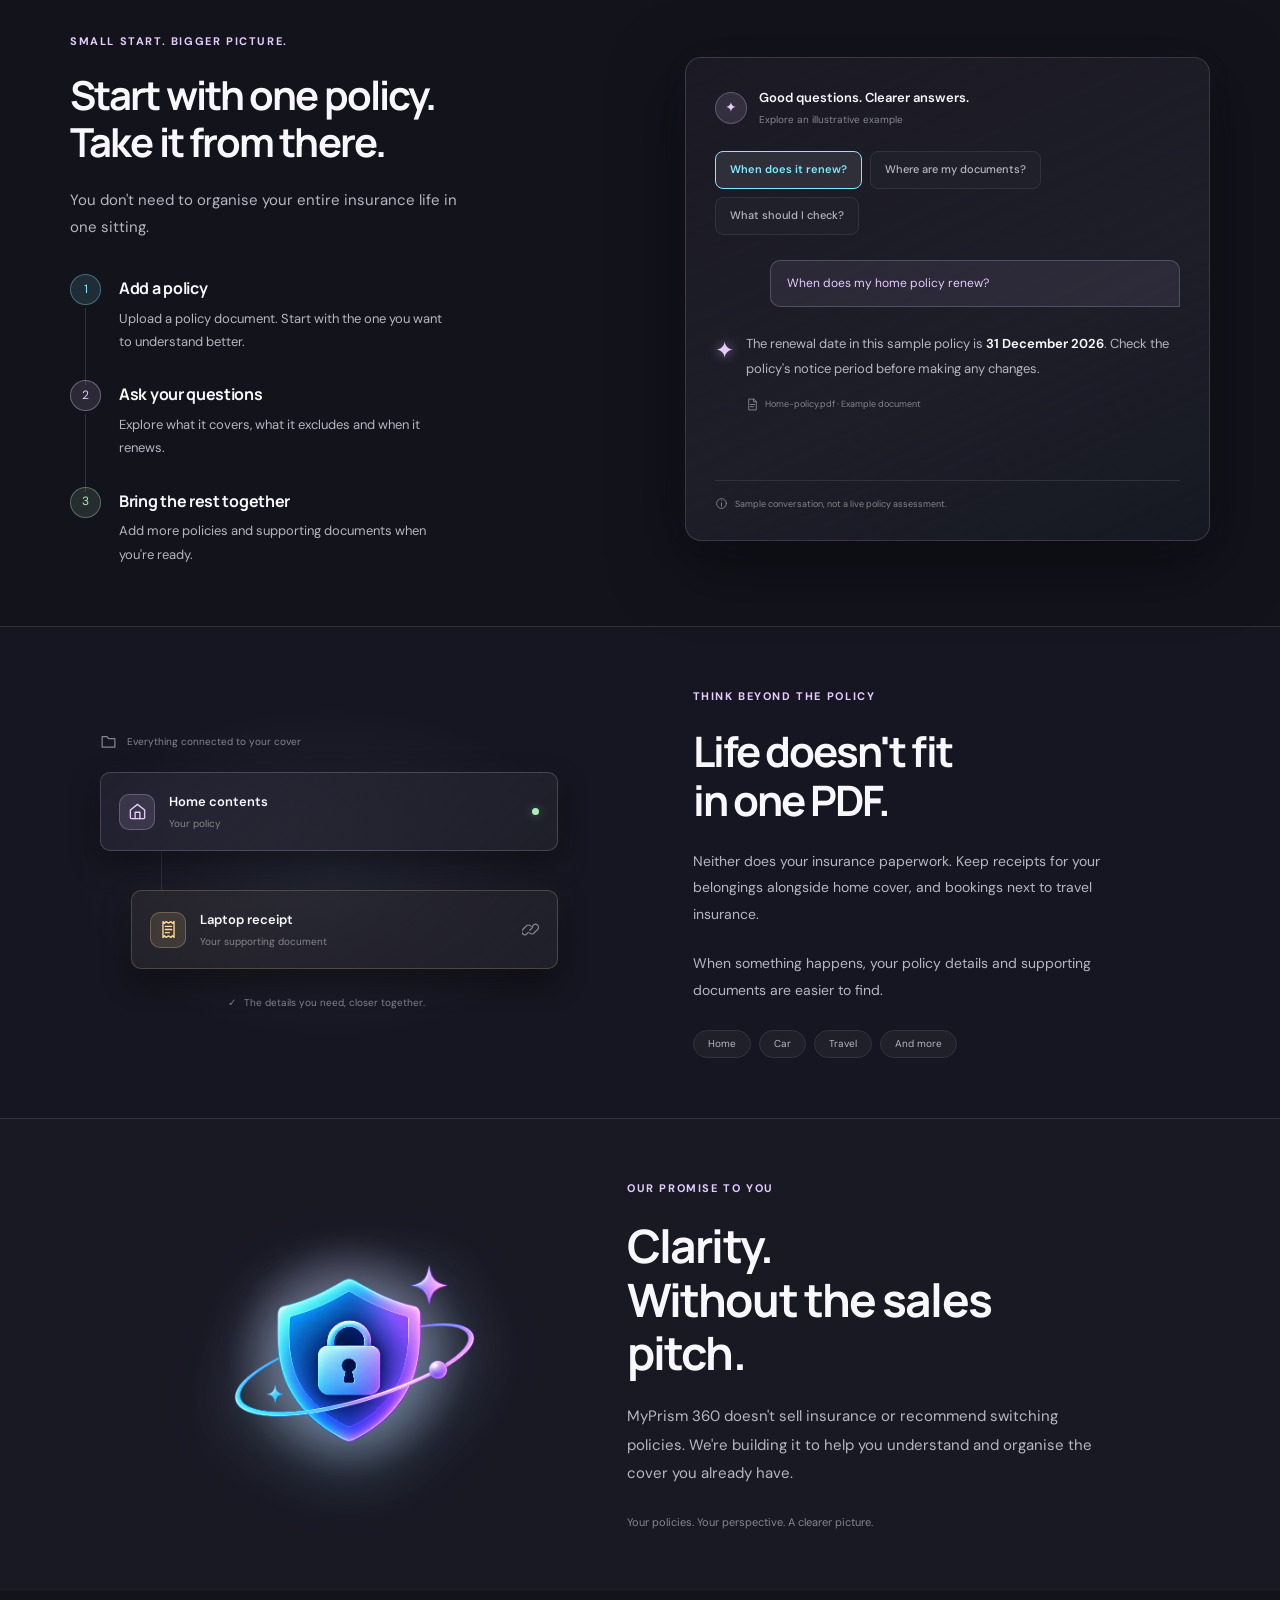
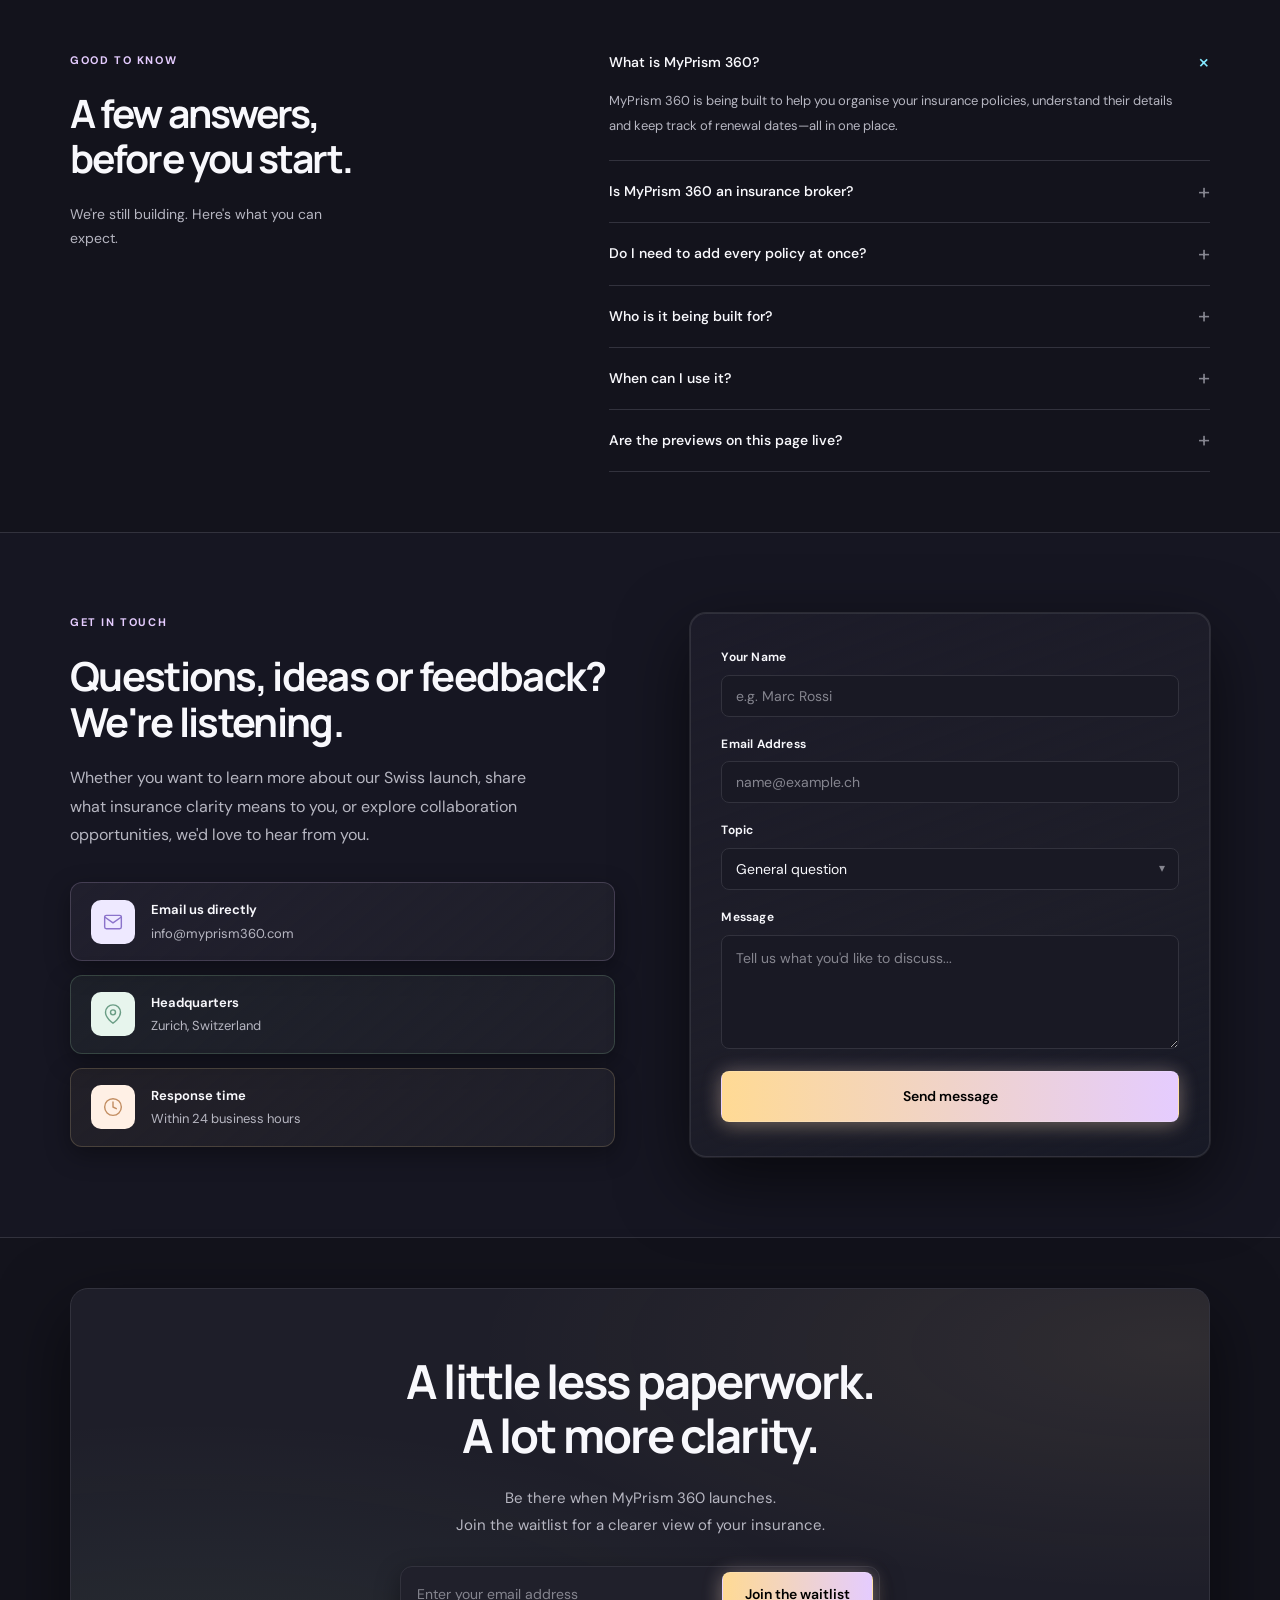
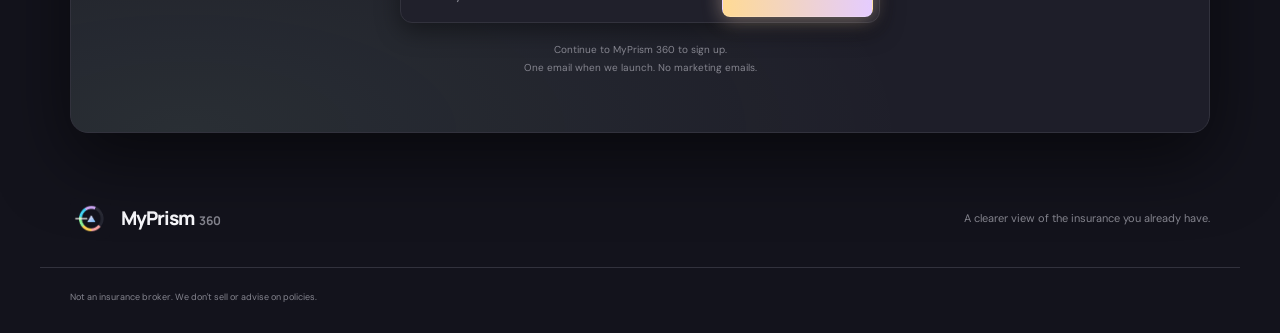
==== commit 0e366900: "Removed privacy policy" ====
--- a/index.html
+++ b/index.html
@@ -39,16 +39,41 @@
       aria-live="polite"
     >
       <div class="toast-icon" aria-hidden="true">
-        <svg viewBox="0 0 20 20" fill="none" stroke="currentColor" stroke-width="2.5" stroke-linecap="round" stroke-linejoin="round">
+        <svg
+          viewBox="0 0 20 20"
+          fill="none"
+          stroke="currentColor"
+          stroke-width="2.5"
+          stroke-linecap="round"
+          stroke-linejoin="round"
+        >
           <polyline points="4 10 8 14 16 6"></polyline>
         </svg>
       </div>
       <div class="toast-content">
-        <strong id="toast-title" data-i18n="toast_title">You&apos;re on the waitlist!</strong>
-        <span id="toast-message" data-i18n="toast_message">We&apos;ll notify you when MyPrism 360 launches.</span>
+        <strong id="toast-title" data-i18n="toast_title"
+          >You&apos;re on the waitlist!</strong
+        >
+        <span id="toast-message" data-i18n="toast_message"
+          >We&apos;ll notify you when MyPrism 360 launches.</span
+        >
       </div>
-      <button type="button" class="toast-close" id="toast-close" aria-label="Dismiss notification" data-i18n-aria-label="toast_close_label" onclick="hideToast()">
-        <svg viewBox="0 0 24 24" fill="none" stroke="currentColor" stroke-width="2" stroke-linecap="round" stroke-linejoin="round">
+      <button
+        type="button"
+        class="toast-close"
+        id="toast-close"
+        aria-label="Dismiss notification"
+        data-i18n-aria-label="toast_close_label"
+        onclick="hideToast()"
+      >
+        <svg
+          viewBox="0 0 24 24"
+          fill="none"
+          stroke="currentColor"
+          stroke-width="2"
+          stroke-linecap="round"
+          stroke-linejoin="round"
+        >
           <line x1="18" y1="6" x2="6" y2="18"></line>
           <line x1="6" y1="6" x2="18" y2="18"></line>
         </svg>
@@ -72,7 +97,11 @@
             <a href="#our-promise" data-i18n="nav_promise">Our promise</a>
             <a href="#faq" data-i18n="nav_faq">FAQs</a>
             <a href="#contact" data-i18n="nav_contact">Contact</a>
-            <a class="button button-small button-waitlist" href="#waitlist" data-i18n="nav_waitlist_btn">
+            <a
+              class="button button-small button-waitlist"
+              href="#waitlist"
+              data-i18n="nav_waitlist_btn"
+            >
               Join the waitlist
             </a>
           </nav>
@@ -105,19 +134,49 @@
               data-i18n-title="lang_toggle_label"
             >
               <span class="lang-flag lang-flag-en" aria-hidden="true">
-                <svg viewBox="0 0 60 40" xmlns="http://www.w3.org/2000/svg" role="img" aria-label="UK flag">
-                  <rect width="60" height="40" fill="#012169"/>
-                  <path d="M0,0 L60,40 M60,0 L0,40" stroke="#fff" stroke-width="8"/>
-                  <path d="M0,0 L60,40 M60,0 L0,40" stroke="#C8102E" stroke-width="4"/>
-                  <path d="M30,0 V40 M0,20 H60" stroke="#fff" stroke-width="12"/>
-                  <path d="M30,0 V40 M0,20 H60" stroke="#C8102E" stroke-width="7"/>
+                <svg
+                  viewBox="0 0 60 40"
+                  xmlns="http://www.w3.org/2000/svg"
+                  role="img"
+                  aria-label="UK flag"
+                >
+                  <rect width="60" height="40" fill="#012169" />
+                  <path
+                    d="M0,0 L60,40 M60,0 L0,40"
+                    stroke="#fff"
+                    stroke-width="8"
+                  />
+                  <path
+                    d="M0,0 L60,40 M60,0 L0,40"
+                    stroke="#C8102E"
+                    stroke-width="4"
+                  />
+                  <path
+                    d="M30,0 V40 M0,20 H60"
+                    stroke="#fff"
+                    stroke-width="12"
+                  />
+                  <path
+                    d="M30,0 V40 M0,20 H60"
+                    stroke="#C8102E"
+                    stroke-width="7"
+                  />
                 </svg>
               </span>
-              <span class="lang-flag lang-flag-de" aria-hidden="true" style="display:none;">
-                <svg viewBox="0 0 60 40" xmlns="http://www.w3.org/2000/svg" role="img" aria-label="German flag">
-                  <rect width="60" height="40" fill="#000"/>
-                  <rect y="13.33" width="60" height="13.34" fill="#DD0000"/>
-                  <rect y="26.67" width="60" height="13.33" fill="#FFCE00"/>
+              <span
+                class="lang-flag lang-flag-de"
+                aria-hidden="true"
+                style="display: none"
+              >
+                <svg
+                  viewBox="0 0 60 40"
+                  xmlns="http://www.w3.org/2000/svg"
+                  role="img"
+                  aria-label="German flag"
+                >
+                  <rect width="60" height="40" fill="#000" />
+                  <rect y="13.33" width="60" height="13.34" fill="#DD0000" />
+                  <rect y="26.67" width="60" height="13.33" fill="#FFCE00" />
                 </svg>
               </span>
               <span class="lang-label" id="lang-label">EN</span>
@@ -140,7 +199,9 @@
         <div class="container hero-layout">
           <div class="hero-copy">
             <h1>
-              <span data-i18n="hero_h1_line1">Your insurance.</span><br /><span class="headline-accent" data-i18n="hero_h1_accent"
+              <span data-i18n="hero_h1_line1">Your insurance.</span><br /><span
+                class="headline-accent"
+                data-i18n="hero_h1_accent"
                 >Finally clear.</span
               >
             </h1>
@@ -170,21 +231,28 @@
                   data-i18n-aria-label="hero_email_label"
                   autocomplete="email"
                 />
-                <button type="submit" class="button button-waitlist" data-i18n="hero_waitlist_btn">
+                <button
+                  type="submit"
+                  class="button button-waitlist"
+                  data-i18n="hero_waitlist_btn"
+                >
                   Join the waitlist
                 </button>
               </form>
             </div>
             <div class="microcopy">
-              <span class="tiny-check" aria-hidden="true">✓</span> <span data-i18n="hero_microcopy">One email
-              when we launch. No marketing emails.</span>
+              <span class="tiny-check" aria-hidden="true">✓</span>
+              <span data-i18n="hero_microcopy"
+                >One email when we launch. No marketing emails.</span
+              >
             </div>
           </div>
           <div class="hero-product" id="product-demo">
             <div class="float-note note-top">
               <span class="round-icon mint" aria-hidden="true">✓</span>
               <div>
-                <strong data-i18n="float_top_strong">A little more clarity.</strong
+                <strong data-i18n="float_top_strong"
+                  >A little more clarity.</strong
                 ><span data-i18n="float_top_span">A lot less paperwork.</span>
               </div>
             </div>
@@ -197,13 +265,19 @@
                   width="25"
                   height="25"
                 /><strong data-i18n="product_header_strong">My overview</strong
-                ><span class="sample-badge" data-i18n="sample_badge">Interactive example</span>
+                ><span class="sample-badge" data-i18n="sample_badge"
+                  >Interactive example</span
+                >
               </div>
               <div class="product-body">
                 <div class="product-greeting">
-                  <span class="small-label" data-i18n="product_label">YOUR INSURANCE, TOGETHER</span>
+                  <span class="small-label" data-i18n="product_label"
+                    >YOUR INSURANCE, TOGETHER</span
+                  >
                   <h2 data-i18n="product_h2">Goodbye, scattered policies.</h2>
-                  <p data-i18n="product_p">A simple view of the important details.</p>
+                  <p data-i18n="product_p">
+                    A simple view of the important details.
+                  </p>
                 </div>
                 <div
                   class="product-tabs"
@@ -216,7 +290,8 @@
                     aria-selected="true"
                     aria-controls="overview-panel"
                   >
-                    <span data-i18n="tab_policies">Policies</span> <span class="tab-count">3</span></button
+                    <span data-i18n="tab_policies">Policies</span>
+                    <span class="tab-count">3</span></button
                   ><button
                     id="dates-tab"
                     role="tab"
@@ -248,25 +323,39 @@
                       ></span>
                       <div>
                         <strong data-i18n="policy1_strong">Home contents</strong
-                        ><span data-i18n="policy1_span">Your home, your belongings</span>
+                        ><span data-i18n="policy1_span"
+                          >Your home, your belongings</span
+                        >
                       </div>
-                      <span class="policy-tag" data-i18n="policy1_tag">Home</span>
+                      <span class="policy-tag" data-i18n="policy1_tag"
+                        >Home</span
+                      >
                     </div>
                     <div class="policy-row">
                       <span class="policy-icon peach" data-icon="car"></span>
                       <div>
-                        <strong data-i18n="policy2_strong">Motor insurance</strong
-                        ><span data-i18n="policy2_span">For the road ahead</span>
+                        <strong data-i18n="policy2_strong"
+                          >Motor insurance</strong
+                        ><span data-i18n="policy2_span"
+                          >For the road ahead</span
+                        >
                       </div>
-                      <span class="policy-tag" data-i18n="policy2_tag">Car</span>
+                      <span class="policy-tag" data-i18n="policy2_tag"
+                        >Car</span
+                      >
                     </div>
                     <div class="policy-row">
                       <span class="policy-icon mint" data-icon="plane"></span>
                       <div>
-                        <strong data-i18n="policy3_strong">Travel insurance</strong
-                        ><span data-i18n="policy3_span">Wherever life takes you</span>
+                        <strong data-i18n="policy3_strong"
+                          >Travel insurance</strong
+                        ><span data-i18n="policy3_span"
+                          >Wherever life takes you</span
+                        >
                       </div>
-                      <span class="policy-tag" data-i18n="policy3_tag">Travel</span>
+                      <span class="policy-tag" data-i18n="policy3_tag"
+                        >Travel</span
+                      >
                     </div>
                   </div>
                   <div
@@ -276,23 +365,35 @@
                     hidden
                   >
                     <div class="date-row">
-                      <span class="date-box"><span data-i18n="date1_month">DEC</span><strong>31</strong></span>
+                      <span class="date-box"
+                        ><span data-i18n="date1_month">DEC</span
+                        ><strong>31</strong></span
+                      >
                       <div>
-                        <strong data-i18n="date1_strong">Home contents renewal</strong
+                        <strong data-i18n="date1_strong"
+                          >Home contents renewal</strong
                         ><span data-i18n="date1_span">31 December 2026</span>
                       </div>
                     </div>
                     <div class="date-row">
-                      <span class="date-box peach"><span data-i18n="date2_month">JAN</span><strong>15</strong></span>
+                      <span class="date-box peach"
+                        ><span data-i18n="date2_month">JAN</span
+                        ><strong>15</strong></span
+                      >
                       <div>
-                        <strong data-i18n="date2_strong">Motor insurance renewal</strong
+                        <strong data-i18n="date2_strong"
+                          >Motor insurance renewal</strong
                         ><span data-i18n="date2_span">15 January 2027</span>
                       </div>
                     </div>
                     <div class="date-row">
-                      <span class="date-box mint"><span data-i18n="date3_month">MAR</span><strong>01</strong></span>
+                      <span class="date-box mint"
+                        ><span data-i18n="date3_month">MAR</span
+                        ><strong>01</strong></span
+                      >
                       <div>
-                        <strong data-i18n="date3_strong">Travel insurance renewal</strong
+                        <strong data-i18n="date3_strong"
+                          >Travel insurance renewal</strong
                         ><span data-i18n="date3_span">1 March 2027</span>
                       </div>
                     </div>
@@ -310,23 +411,31 @@
                       ></span>
                       <div>
                         <strong data-i18n="doc1_strong">Home-policy.pdf</strong
-                        ><span data-i18n="doc1_span">Home contents · Policy</span>
+                        ><span data-i18n="doc1_span"
+                          >Home contents · Policy</span
+                        >
                       </div>
                       <span class="file-type">PDF</span>
                     </div>
                     <div class="policy-row">
                       <span class="policy-icon peach" data-icon="file"></span>
                       <div>
-                        <strong data-i18n="doc2_strong">Laptop-receipt.pdf</strong
-                        ><span data-i18n="doc2_span">Home contents · Receipt</span>
+                        <strong data-i18n="doc2_strong"
+                          >Laptop-receipt.pdf</strong
+                        ><span data-i18n="doc2_span"
+                          >Home contents · Receipt</span
+                        >
                       </div>
                       <span class="file-type">PDF</span>
                     </div>
                     <div class="policy-row">
                       <span class="policy-icon mint" data-icon="file"></span>
                       <div>
-                        <strong data-i18n="doc3_strong">Travel-booking.pdf</strong
-                        ><span data-i18n="doc3_span">Travel · Supporting document</span>
+                        <strong data-i18n="doc3_strong"
+                          >Travel-booking.pdf</strong
+                        ><span data-i18n="doc3_span"
+                          >Travel · Supporting document</span
+                        >
                       </div>
                       <span class="file-type">PDF</span>
                     </div>
@@ -334,15 +443,20 @@
                 </div>
                 <div class="product-prompt">
                   <span class="sparkle" aria-hidden="true">✦</span
-                  ><span data-i18n="product_prompt">Less searching. More understanding.</span>
+                  ><span data-i18n="product_prompt"
+                    >Less searching. More understanding.</span
+                  >
                 </div>
               </div>
             </div>
             <div class="float-note note-bottom">
               <span class="round-icon lavender" data-icon="layers"></span>
               <div>
-                <strong data-i18n="float_bottom_strong">One place. A clearer picture.</strong
-                ><span data-i18n="float_bottom_span">Built around the policies you have.</span>
+                <strong data-i18n="float_bottom_strong"
+                  >One place. A clearer picture.</strong
+                ><span data-i18n="float_bottom_span"
+                  >Built around the policies you have.</span
+                >
               </div>
             </div>
             <p class="demo-caption" data-i18n="demo_caption">
@@ -352,18 +466,35 @@
         </div>
         <div class="container trust-strip">
           <!-- <span><span data-icon="flag"></span> Built for Switzerland</span> -->
-          <span><span data-icon="shield"></span> <span data-i18n="trust_no_sell">We don&apos;t sell insurance</span></span
-          ><span><span data-icon="file"></span> <span data-i18n="trust_one_policy">Start with one policy</span></span
-          ><span><span data-icon="message"></span> <span data-i18n="trust_language">Everyday language</span></span>
+          <span
+            ><span data-icon="shield"></span>
+            <span data-i18n="trust_no_sell"
+              >We don&apos;t sell insurance</span
+            ></span
+          ><span
+            ><span data-icon="file"></span>
+            <span data-i18n="trust_one_policy"
+              >Start with one policy</span
+            ></span
+          ><span
+            ><span data-icon="message"></span>
+            <span data-i18n="trust_language">Everyday language</span></span
+          >
         </div>
       </section>
 
       <section class="section clarity-section" id="your-cover">
         <div class="container">
           <div class="section-heading center">
-            <span class="eyebrow" data-i18n="clarity_eyebrow">A LITTLE LESS COMPLICATED</span>
+            <span class="eyebrow" data-i18n="clarity_eyebrow"
+              >A LITTLE LESS COMPLICATED</span
+            >
             <h2>
-              <span data-i18n="clarity_h2_line1">Insurance is part of life.</span><br /><span data-i18n="clarity_h2_line2">Confusion shouldn&apos;t be.</span>
+              <span data-i18n="clarity_h2_line1"
+                >Insurance is part of life.</span
+              ><br /><span data-i18n="clarity_h2_line2"
+                >Confusion shouldn&apos;t be.</span
+              >
             </h2>
             <p data-i18n="clarity_p">
               A policy in your inbox. Another in a folder. Important details
@@ -381,8 +512,15 @@
                   ><b data-i18n="card1_stack_title">All together.</b></span
                 >
               </div>
-              <span class="card-kicker" data-i18n="card1_kicker">01 / ORGANISE</span>
-              <h3><span data-i18n="card1_h3_line1">Your policies.</span><br /><span data-i18n="card1_h3_line2">One familiar place.</span></h3>
+              <span class="card-kicker" data-i18n="card1_kicker"
+                >01 / ORGANISE</span
+              >
+              <h3>
+                <span data-i18n="card1_h3_line1">Your policies.</span
+                ><br /><span data-i18n="card1_h3_line2"
+                  >One familiar place.</span
+                >
+              </h3>
               <p data-i18n="card1_p">
                 Keep your documents together, so finding the right policy
                 doesn&apos;t become another task.
@@ -390,13 +528,24 @@
             </article>
             <article class="benefit-card peach-card">
               <div class="mini-chat" aria-hidden="true">
-                <span class="chat-question" data-i18n="card2_chat_question">What does my policy cover?</span
+                <span class="chat-question" data-i18n="card2_chat_question"
+                  >What does my policy cover?</span
                 ><span class="chat-answer"
-                  ><span>✦</span> <span data-i18n="card2_chat_answer">Let&apos;s make it clearer.</span><i></i><i></i
+                  ><span>✦</span>
+                  <span data-i18n="card2_chat_answer"
+                    >Let&apos;s make it clearer.</span
+                  ><i></i><i></i
                 ></span>
               </div>
-              <span class="card-kicker" data-i18n="card2_kicker">02 / UNDERSTAND</span>
-              <h3><span data-i18n="card2_h3_line1">Less fine print.</span><br /><span data-i18n="card2_h3_line2">More understanding.</span></h3>
+              <span class="card-kicker" data-i18n="card2_kicker"
+                >02 / UNDERSTAND</span
+              >
+              <h3>
+                <span data-i18n="card2_h3_line1">Less fine print.</span
+                ><br /><span data-i18n="card2_h3_line2"
+                  >More understanding.</span
+                >
+              </h3>
               <p data-i18n="card2_p">
                 Ask questions about your policies and explore the details in
                 everyday language.
@@ -404,15 +553,27 @@
             </article>
             <article class="benefit-card mint-card">
               <div class="mini-calendar" aria-hidden="true">
-                <div><span data-i18n="card3_key_dates_title">YOUR KEY DATES</span> <span data-icon="calendar"></span></div>
+                <div>
+                  <span data-i18n="card3_key_dates_title">YOUR KEY DATES</span>
+                  <span data-icon="calendar"></span>
+                </div>
                 <span class="calendar-line"
                   ><i></i><i></i><i></i><i></i><i></i></span
                 ><span class="calendar-line"
                   ><i></i><i></i><i class="selected">31</i><i></i><i></i></span
-                ><span class="calendar-label" data-i18n="card3_calendar_label">Home policy renewal</span>
-              </div>
-              <span class="card-kicker" data-i18n="card3_kicker">03 / KEEP TRACK</span>
-              <h3><span data-i18n="card3_h3_line1">A clearer view</span><br /><span data-i18n="card3_h3_line2">of what&apos;s next.</span></h3>
+                ><span class="calendar-label" data-i18n="card3_calendar_label"
+                  >Home policy renewal</span
+                >
+              </div>
+              <span class="card-kicker" data-i18n="card3_kicker"
+                >03 / KEEP TRACK</span
+              >
+              <h3>
+                <span data-i18n="card3_h3_line1">A clearer view</span
+                ><br /><span data-i18n="card3_h3_line2"
+                  >of what&apos;s next.</span
+                >
+              </h3>
               <p data-i18n="card3_p">
                 See renewal dates in one place, with time to check the details
                 before they come around.
@@ -420,24 +581,39 @@
             </article>
             <article class="benefit-card blue-card">
               <div class="mini-vault" aria-hidden="true">
-                <div><span data-i18n="card4_vault_title">YOUR VAULT</span> <span data-icon="receipt"></span></div>
+                <div>
+                  <span data-i18n="card4_vault_title">YOUR VAULT</span>
+                  <span data-icon="receipt"></span>
+                </div>
                 <div class="vault-ticket">
                   <div class="vault-ticket-header">
-                    <span data-i18n="card4_ticket_title">Hotel &amp; flight</span>
+                    <span data-i18n="card4_ticket_title"
+                      >Hotel &amp; flight</span
+                    >
                     <strong>CHF 420</strong>
                   </div>
                   <div class="vault-bars">
-                    <i></i><i></i><i></i><i></i><i></i><i></i><i></i><i></i><i></i><i></i>
+                    <i></i><i></i><i></i><i></i><i></i><i></i><i></i><i></i
+                    ><i></i><i></i>
                   </div>
-                  <span class="vault-pill" data-i18n="card4_vault_pill">✓ Saved &amp; protected</span>
+                  <span class="vault-pill" data-i18n="card4_vault_pill"
+                    >✓ Saved &amp; protected</span
+                  >
                 </div>
                 <!-- <span class="vault-label" data-i18n="card4_vault_label">Receipts &amp; bookings ready</span> -->
               </div>
-              <span class="card-kicker" data-i18n="card4_kicker">04 / VAULT</span>
-              <h3><span data-i18n="card4_h3_line1">A vault to store</span><br /><span data-i18n="card4_h3_line2">bookings &amp; receipts.</span></h3>
+              <span class="card-kicker" data-i18n="card4_kicker"
+                >04 / VAULT</span
+              >
+              <h3>
+                <span data-i18n="card4_h3_line1">A vault to store</span
+                ><br /><span data-i18n="card4_h3_line2"
+                  >bookings &amp; receipts.</span
+                >
+              </h3>
               <p data-i18n="card4_p">
-                Keep your booking confirmations, invoices and receipts in one secure
-                space alongside your policies.
+                Keep your booking confirmations, invoices and receipts in one
+                secure space alongside your policies.
               </p>
             </article>
           </div>
@@ -447,8 +623,13 @@
       <section class="section how-section" id="how-it-works">
         <div class="container how-layout">
           <div class="how-copy">
-            <span class="eyebrow" data-i18n="how_eyebrow">SMALL START. BIGGER PICTURE.</span>
-            <h2><span data-i18n="how_h2_line1">Start with one policy.</span><br /><span data-i18n="how_h2_line2">Take it from there.</span></h2>
+            <span class="eyebrow" data-i18n="how_eyebrow"
+              >SMALL START. BIGGER PICTURE.</span
+            >
+            <h2>
+              <span data-i18n="how_h2_line1">Start with one policy.</span
+              ><br /><span data-i18n="how_h2_line2">Take it from there.</span>
+            </h2>
             <p class="section-intro" data-i18n="how_intro">
               You don&apos;t need to organise your entire insurance life in one
               sitting.
@@ -489,8 +670,11 @@
             <div class="answer-heading">
               <span class="round-icon lavender" aria-hidden="true">✦</span>
               <div>
-                <strong data-i18n="demo_heading_strong">Good questions. Clearer answers.</strong
-                ><span data-i18n="demo_heading_span">Explore an illustrative example</span>
+                <strong data-i18n="demo_heading_strong"
+                  >Good questions. Clearer answers.</strong
+                ><span data-i18n="demo_heading_span"
+                  >Explore an illustrative example</span
+                >
               </div>
             </div>
             <div class="question-chips" aria-label="Choose an example question">
@@ -499,9 +683,13 @@
                 aria-pressed="true"
                 data-question="renewal"
               >
-                <span data-i18n="chip_renewal">When does it renew?</span></button
+                <span data-i18n="chip_renewal"
+                  >When does it renew?</span
+                ></button
               ><button aria-pressed="false" data-question="documents">
-                <span data-i18n="chip_documents">Where are my documents?</span></button
+                <span data-i18n="chip_documents"
+                  >Where are my documents?</span
+                ></button
               ><button aria-pressed="false" data-question="next">
                 <span data-i18n="chip_next">What should I check?</span>
               </button>
@@ -528,8 +716,10 @@
               </div>
             </div>
             <div class="demo-footnote">
-              <span data-icon="info"></span> <span data-i18n="demo_footnote">Sample conversation, not a live
-              policy assessment.</span>
+              <span data-icon="info"></span>
+              <span data-i18n="demo_footnote"
+                >Sample conversation, not a live policy assessment.</span
+              >
             </div>
           </div>
         </div>
@@ -540,11 +730,16 @@
           <div class="connected-visual">
             <div class="folder-top">
               <span data-icon="folder"></span
-              ><span data-i18n="connected_folder_span">Everything connected to your cover</span>
+              ><span data-i18n="connected_folder_span"
+                >Everything connected to your cover</span
+              >
             </div>
             <div class="connected-doc doc-one">
               <span class="policy-icon lavender" data-icon="home"></span>
-              <div><strong data-i18n="doc_one_strong">Home contents</strong><span data-i18n="doc_one_span">Your policy</span></div>
+              <div>
+                <strong data-i18n="doc_one_strong">Home contents</strong
+                ><span data-i18n="doc_one_span">Your policy</span>
+              </div>
               <span class="document-dot"></span>
             </div>
             <div class="connector-line" aria-hidden="true"></div>
@@ -557,13 +752,20 @@
               <span class="paperclip" data-icon="link"></span>
             </div>
             <div class="connected-caption">
-              <span aria-hidden="true">✓</span> <span data-i18n="connected_caption">The details you need, closer
-              together.</span>
+              <span aria-hidden="true">✓</span>
+              <span data-i18n="connected_caption"
+                >The details you need, closer together.</span
+              >
             </div>
           </div>
           <div class="connected-copy">
-            <span class="eyebrow" data-i18n="connected_eyebrow">THINK BEYOND THE POLICY</span>
-            <h2><span data-i18n="connected_h2_line1">Life doesn&apos;t fit</span><br /><span data-i18n="connected_h2_line2">in one PDF.</span></h2>
+            <span class="eyebrow" data-i18n="connected_eyebrow"
+              >THINK BEYOND THE POLICY</span
+            >
+            <h2>
+              <span data-i18n="connected_h2_line1">Life doesn&apos;t fit</span
+              ><br /><span data-i18n="connected_h2_line2">in one PDF.</span>
+            </h2>
             <p data-i18n="connected_p1">
               Neither does your insurance paperwork. Keep receipts for your
               belongings alongside home cover, and bookings next to travel
@@ -574,7 +776,9 @@
               documents are easier to find.
             </p>
             <div class="category-tags">
-              <span data-i18n="tag_home">Home</span><span data-i18n="tag_car">Car</span><span data-i18n="tag_travel">Travel</span
+              <span data-i18n="tag_home">Home</span
+              ><span data-i18n="tag_car">Car</span
+              ><span data-i18n="tag_travel">Travel</span
               ><span data-i18n="tag_more">And more</span>
             </div>
           </div>
@@ -594,8 +798,15 @@
             />
           </div>
           <div>
-            <span class="eyebrow" data-i18n="promise_eyebrow">OUR PROMISE TO YOU</span>
-            <h2><span data-i18n="promise_h2_line1">Clarity.</span><br /><span data-i18n="promise_h2_line2">Without the sales pitch.</span></h2>
+            <span class="eyebrow" data-i18n="promise_eyebrow"
+              >OUR PROMISE TO YOU</span
+            >
+            <h2>
+              <span data-i18n="promise_h2_line1">Clarity.</span><br /><span
+                data-i18n="promise_h2_line2"
+                >Without the sales pitch.</span
+              >
+            </h2>
             <p data-i18n="promise_p">
               MyPrism 360 doesn&apos;t sell insurance or recommend switching
               policies. We&apos;re building it to help you understand and
@@ -612,13 +823,22 @@
         <div class="container faq-layout">
           <div>
             <span class="eyebrow" data-i18n="faq_eyebrow">GOOD TO KNOW</span>
-            <h2><span data-i18n="faq_h2_line1">A few answers,</span><br /><span data-i18n="faq_h2_line2">before you start.</span></h2>
-            <p data-i18n="faq_intro">We&apos;re still building. Here&apos;s what you can expect.</p>
+            <h2>
+              <span data-i18n="faq_h2_line1">A few answers,</span><br /><span
+                data-i18n="faq_h2_line2"
+                >before you start.</span
+              >
+            </h2>
+            <p data-i18n="faq_intro">
+              We&apos;re still building. Here&apos;s what you can expect.
+            </p>
           </div>
           <div class="faq-list">
             <details open>
               <summary>
-                <span class="faq-question" data-i18n="faq1_q">What is MyPrism 360?</span><span class="faq-icon" aria-hidden="true">+</span>
+                <span class="faq-question" data-i18n="faq1_q"
+                  >What is MyPrism 360?</span
+                ><span class="faq-icon" aria-hidden="true">+</span>
               </summary>
               <p data-i18n="faq1_a">
                 MyPrism 360 is being built to help you organise your insurance
@@ -628,9 +848,9 @@
             </details>
             <details>
               <summary>
-                <span class="faq-question" data-i18n="faq2_q">Is MyPrism 360 an insurance broker?</span><span class="faq-icon" aria-hidden="true"
-                  >+</span
-                >
+                <span class="faq-question" data-i18n="faq2_q"
+                  >Is MyPrism 360 an insurance broker?</span
+                ><span class="faq-icon" aria-hidden="true">+</span>
               </summary>
               <p data-i18n="faq2_a">
                 No. MyPrism 360 doesn&apos;t sell insurance or recommend
@@ -640,9 +860,9 @@
             </details>
             <details>
               <summary>
-                <span class="faq-question" data-i18n="faq3_q">Do I need to add every policy at once?</span><span class="faq-icon" aria-hidden="true"
-                  >+</span
-                >
+                <span class="faq-question" data-i18n="faq3_q"
+                  >Do I need to add every policy at once?</span
+                ><span class="faq-icon" aria-hidden="true">+</span>
               </summary>
               <p data-i18n="faq3_a">
                 No. Start with one policy you want to understand better. You can
@@ -651,7 +871,9 @@
             </details>
             <details>
               <summary>
-                <span class="faq-question" data-i18n="faq4_q">Who is it being built for?</span><span class="faq-icon" aria-hidden="true">+</span>
+                <span class="faq-question" data-i18n="faq4_q"
+                  >Who is it being built for?</span
+                ><span class="faq-icon" aria-hidden="true">+</span>
               </summary>
               <p data-i18n="faq4_a">
                 MyPrism 360 is being built for people in Switzerland who want a
@@ -661,7 +883,9 @@
             </details>
             <details>
               <summary>
-                <span class="faq-question" data-i18n="faq5_q">When can I use it?</span><span class="faq-icon" aria-hidden="true">+</span>
+                <span class="faq-question" data-i18n="faq5_q"
+                  >When can I use it?</span
+                ><span class="faq-icon" aria-hidden="true">+</span>
               </summary>
               <p data-i18n="faq5_a">
                 The product is still in development. Join the waitlist on the
@@ -671,9 +895,9 @@
             </details>
             <details>
               <summary>
-                <span class="faq-question" data-i18n="faq6_q">Are the previews on this page live?</span><span class="faq-icon" aria-hidden="true"
-                  >+</span
-                >
+                <span class="faq-question" data-i18n="faq6_q"
+                  >Are the previews on this page live?</span
+                ><span class="faq-icon" aria-hidden="true">+</span>
               </summary>
               <p data-i18n="faq6_a">
                 The previews show illustrative policies, dates and conversations
@@ -688,60 +912,117 @@
       <section class="section contact-section" id="contact">
         <div class="container contact-layout">
           <div class="contact-info">
-            <span class="eyebrow" data-i18n="contact_eyebrow">GET IN TOUCH</span>
-            <h2><span data-i18n="contact_h2_line1">Questions, ideas or feedback?</span><br /><span data-i18n="contact_h2_line2">We&apos;re listening.</span></h2>
+            <span class="eyebrow" data-i18n="contact_eyebrow"
+              >GET IN TOUCH</span
+            >
+            <h2>
+              <span data-i18n="contact_h2_line1"
+                >Questions, ideas or feedback?</span
+              ><br /><span data-i18n="contact_h2_line2"
+                >We&apos;re listening.</span
+              >
+            </h2>
             <p class="section-intro" data-i18n="contact_intro">
-              Whether you want to learn more about our Swiss launch, share what insurance clarity means to you, or explore collaboration opportunities, we&apos;d love to hear from you.
+              Whether you want to learn more about our Swiss launch, share what
+              insurance clarity means to you, or explore collaboration
+              opportunities, we&apos;d love to hear from you.
             </p>
 
             <div class="contact-cards">
               <div class="contact-card">
                 <div class="contact-card-icon lavender" aria-hidden="true">
-                  <svg viewBox="0 0 24 24"><path d="M4 4h16c1.1 0 2 .9 2 2v12c0 1.1-.9 2-2 2H4c-1.1 0-2-.9-2-2V6c0-1.1.9-2 2-2z"></path><polyline points="22,6 12,13 2,6"></polyline></svg>
+                  <svg viewBox="0 0 24 24">
+                    <path
+                      d="M4 4h16c1.1 0 2 .9 2 2v12c0 1.1-.9 2-2 2H4c-1.1 0-2-.9-2-2V6c0-1.1.9-2 2-2z"
+                    ></path>
+                    <polyline points="22,6 12,13 2,6"></polyline>
+                  </svg>
                 </div>
                 <div>
-                  <strong data-i18n="contact_card1_strong">Email us directly</strong>
-                  <a href="mailto:info@myprism360.com" class="contact-link">info@myprism360.com</a>
+                  <strong data-i18n="contact_card1_strong"
+                    >Email us directly</strong
+                  >
+                  <a href="mailto:info@myprism360.com" class="contact-link"
+                    >info@myprism360.com</a
+                  >
                 </div>
               </div>
 
               <div class="contact-card">
                 <div class="contact-card-icon mint" aria-hidden="true">
-                  <svg viewBox="0 0 24 24"><path d="M21 10c0 7-9 13-9 13s-9-6-9-13a9 9 0 0 1 18 0z"></path><circle cx="12" cy="10" r="3"></circle></svg>
+                  <svg viewBox="0 0 24 24">
+                    <path
+                      d="M21 10c0 7-9 13-9 13s-9-6-9-13a9 9 0 0 1 18 0z"
+                    ></path>
+                    <circle cx="12" cy="10" r="3"></circle>
+                  </svg>
                 </div>
                 <div>
                   <strong data-i18n="contact_card2_strong">Headquarters</strong>
-                  <span data-i18n="contact_card2_span">Zurich, Switzerland</span>
+                  <span data-i18n="contact_card2_span"
+                    >Zurich, Switzerland</span
+                  >
                 </div>
               </div>
 
               <div class="contact-card">
                 <div class="contact-card-icon peach" aria-hidden="true">
-                  <svg viewBox="0 0 24 24"><circle cx="12" cy="12" r="10"></circle><polyline points="12 6 12 12 16 14"></polyline></svg>
+                  <svg viewBox="0 0 24 24">
+                    <circle cx="12" cy="12" r="10"></circle>
+                    <polyline points="12 6 12 12 16 14"></polyline>
+                  </svg>
                 </div>
                 <div>
-                  <strong data-i18n="contact_card3_strong">Response time</strong>
-                  <span data-i18n="contact_card3_span">Within 24 business hours</span>
+                  <strong data-i18n="contact_card3_strong"
+                    >Response time</strong
+                  >
+                  <span data-i18n="contact_card3_span"
+                    >Within 24 business hours</span
+                  >
                 </div>
               </div>
             </div>
           </div>
 
           <div class="contact-form-wrap">
-            <div class="contact-feedback" id="contact-feedback" role="alert" aria-live="polite" hidden>
+            <div
+              class="contact-feedback"
+              id="contact-feedback"
+              role="alert"
+              aria-live="polite"
+              hidden
+            >
               <span class="contact-feedback-icon" aria-hidden="true">
-                <svg viewBox="0 0 20 20" fill="none" stroke="currentColor" stroke-width="2.5" stroke-linecap="round" stroke-linejoin="round">
+                <svg
+                  viewBox="0 0 20 20"
+                  fill="none"
+                  stroke="currentColor"
+                  stroke-width="2.5"
+                  stroke-linecap="round"
+                  stroke-linejoin="round"
+                >
                   <polyline points="4 10 8 14 16 6"></polyline>
                 </svg>
               </span>
               <div class="contact-feedback-content">
-                <strong data-i18n="contact_feedback_strong">Message sent successfully!</strong>
-                <span data-i18n="contact_feedback_span">Thanks for reaching out. We&apos;ll be in touch within 24 business hours.</span>
-              </div>
-            </div>
-            <form class="contact-form" id="contact-form" onsubmit="handleContactSubmit(event)">
+                <strong data-i18n="contact_feedback_strong"
+                  >Message sent successfully!</strong
+                >
+                <span data-i18n="contact_feedback_span"
+                  >Thanks for reaching out. We&apos;ll be in touch within 24
+                  business hours.</span
+                >
+              </div>
+            </div>
+            <form
+              class="contact-form"
+              id="contact-form"
+              onsubmit="handleContactSubmit(event)"
+            >
               <div class="form-group">
-                <label for="contact-name" data-i18n="form_name_label">Your Name</label>
+                <label for="contact-name" data-i18n="form_name_label"
+                  >Your Name</label
+                >
                 <input
                   type="text"
                   id="contact-name"
@@ -754,7 +1035,9 @@
               </div>
 
               <div class="form-group">
-                <label for="contact-email" data-i18n="form_email_label">Email Address</label>
+                <label for="contact-email" data-i18n="form_email_label"
+                  >Email Address</label
+                >
                 <input
                   type="email"
                   id="contact-email"
@@ -768,31 +1051,63 @@
               </div>
 
               <div class="form-group">
-                <label for="contact-topic" data-i18n="form_topic_label">Topic</label>
+                <label for="contact-topic" data-i18n="form_topic_label"
+                  >Topic</label
+                >
                 <div class="select-wrapper">
-                  <select id="contact-topic" name="topic" class="contact-input contact-select">
-                    <option value="General question" data-i18n-opt="form_topic_opt1">General question</option>
-                    <option value="Product feedback" data-i18n-opt="form_topic_opt2">Product feedback</option>
-                    <option value="Swiss launch inquiry" data-i18n-opt="form_topic_opt3">Swiss launch inquiry</option>
-                    <option value="Partnership / Press" data-i18n-opt="form_topic_opt4">Partnership / Press</option>
+                  <select
+                    id="contact-topic"
+                    name="topic"
+                    class="contact-input contact-select"
+                  >
+                    <option
+                      value="General question"
+                      data-i18n-opt="form_topic_opt1"
+                    >
+                      General question
+                    </option>
+                    <option
+                      value="Product feedback"
+                      data-i18n-opt="form_topic_opt2"
+                    >
+                      Product feedback
+                    </option>
+                    <option
+                      value="Swiss launch inquiry"
+                      data-i18n-opt="form_topic_opt3"
+                    >
+                      Swiss launch inquiry
+                    </option>
+                    <option
+                      value="Partnership / Press"
+                      data-i18n-opt="form_topic_opt4"
+                    >
+                      Partnership / Press
+                    </option>
                   </select>
                 </div>
               </div>
 
               <div class="form-group">
-                <label for="contact-message" data-i18n="form_message_label">Message</label>
+                <label for="contact-message" data-i18n="form_message_label"
+                  >Message</label
+                >
                 <textarea
                   id="contact-message"
                   name="message"
                   class="contact-input contact-textarea"
                   rows="4"
-                  placeholder="Tell us what you&apos;d like to discuss..."
+                  placeholder="Tell us what you'd like to discuss..."
                   data-i18n-placeholder="form_message_placeholder"
                   required
                 ></textarea>
               </div>
 
-              <button type="submit" class="button button-contact" data-i18n="form_submit_btn">
+              <button
+                type="submit"
+                class="button button-contact"
+                data-i18n="form_submit_btn"
+              >
                 Send message
               </button>
             </form>
@@ -809,10 +1124,18 @@
               <span class="status-dot" aria-hidden="true"></span> LAUNCHING IN
               SWITZERLAND
             </div> -->
-            <h2><span data-i18n="waitlist_h2_line1">A little less paperwork.</span><br /><span data-i18n="waitlist_h2_line2">A lot more clarity.</span></h2>
+            <h2>
+              <span data-i18n="waitlist_h2_line1">A little less paperwork.</span
+              ><br /><span data-i18n="waitlist_h2_line2"
+                >A lot more clarity.</span
+              >
+            </h2>
             <p>
-              <span data-i18n="waitlist_p1">Be there when MyPrism 360 launches.</span><br /><span data-i18n="waitlist_p2">Join the waitlist for a
-              clearer view of your insurance.</span>
+              <span data-i18n="waitlist_p1"
+                >Be there when MyPrism 360 launches.</span
+              ><br /><span data-i18n="waitlist_p2"
+                >Join the waitlist for a clearer view of your insurance.</span
+              >
             </p>
             <form
               class="hero-waitlist-group waitlist-panel-group"
@@ -831,13 +1154,20 @@
                 data-i18n-aria-label="waitlist_email_label"
                 autocomplete="email"
               />
-              <button type="submit" class="button button-waitlist" data-i18n="waitlist_btn">
+              <button
+                type="submit"
+                class="button button-waitlist"
+                data-i18n="waitlist_btn"
+              >
                 Join the waitlist
               </button>
             </form>
             <span class="waitlist-note"
-              ><span data-i18n="waitlist_note_line1">Continue to MyPrism 360 to sign up.</span><br /><span data-i18n="waitlist_note_line2">One email when we
-              launch. No marketing emails.</span></span
+              ><span data-i18n="waitlist_note_line1"
+                >Continue to MyPrism 360 to sign up.</span
+              ><br /><span data-i18n="waitlist_note_line2"
+                >One email when we launch. No marketing emails.</span
+              ></span
             >
           </div>
         </div>
@@ -854,11 +1184,21 @@
             height="40"
           /><span>MyPrism<span class="brand-360">360</span></span></a
         >
-        <p data-i18n="footer_tagline">A clearer view of the insurance you already have.</p>
-        <a href="privacy-policy.html" data-i18n="footer_privacy">Privacy Policy</a>
+        <p data-i18n="footer_tagline">
+          A clearer view of the insurance you already have.
+        </p>
+        <!-- <a href="privacy-policy.html" data-i18n="footer_privacy">Privacy Policy</a> -->
       </div>
       <div class="container footer-bottom">
-        <span>© <span id="year">2026</span> MyPrism 360 · <a href="privacy-policy.html" class="footer-privacy-inline" data-i18n="footer_privacy">Privacy Policy</a></span>
+        <!-- <span
+          >© <span id="year">2026</span> MyPrism 360 ·
+          <a
+            href="privacy-policy.html"
+            class="footer-privacy-inline"
+            data-i18n="footer_privacy"
+            >Privacy Policy</a
+          ></span
+        > -->
         <span
           ><span data-i18n="footer_disclaimer"
             >Not an insurance broker. We don&apos;t sell or advise on
